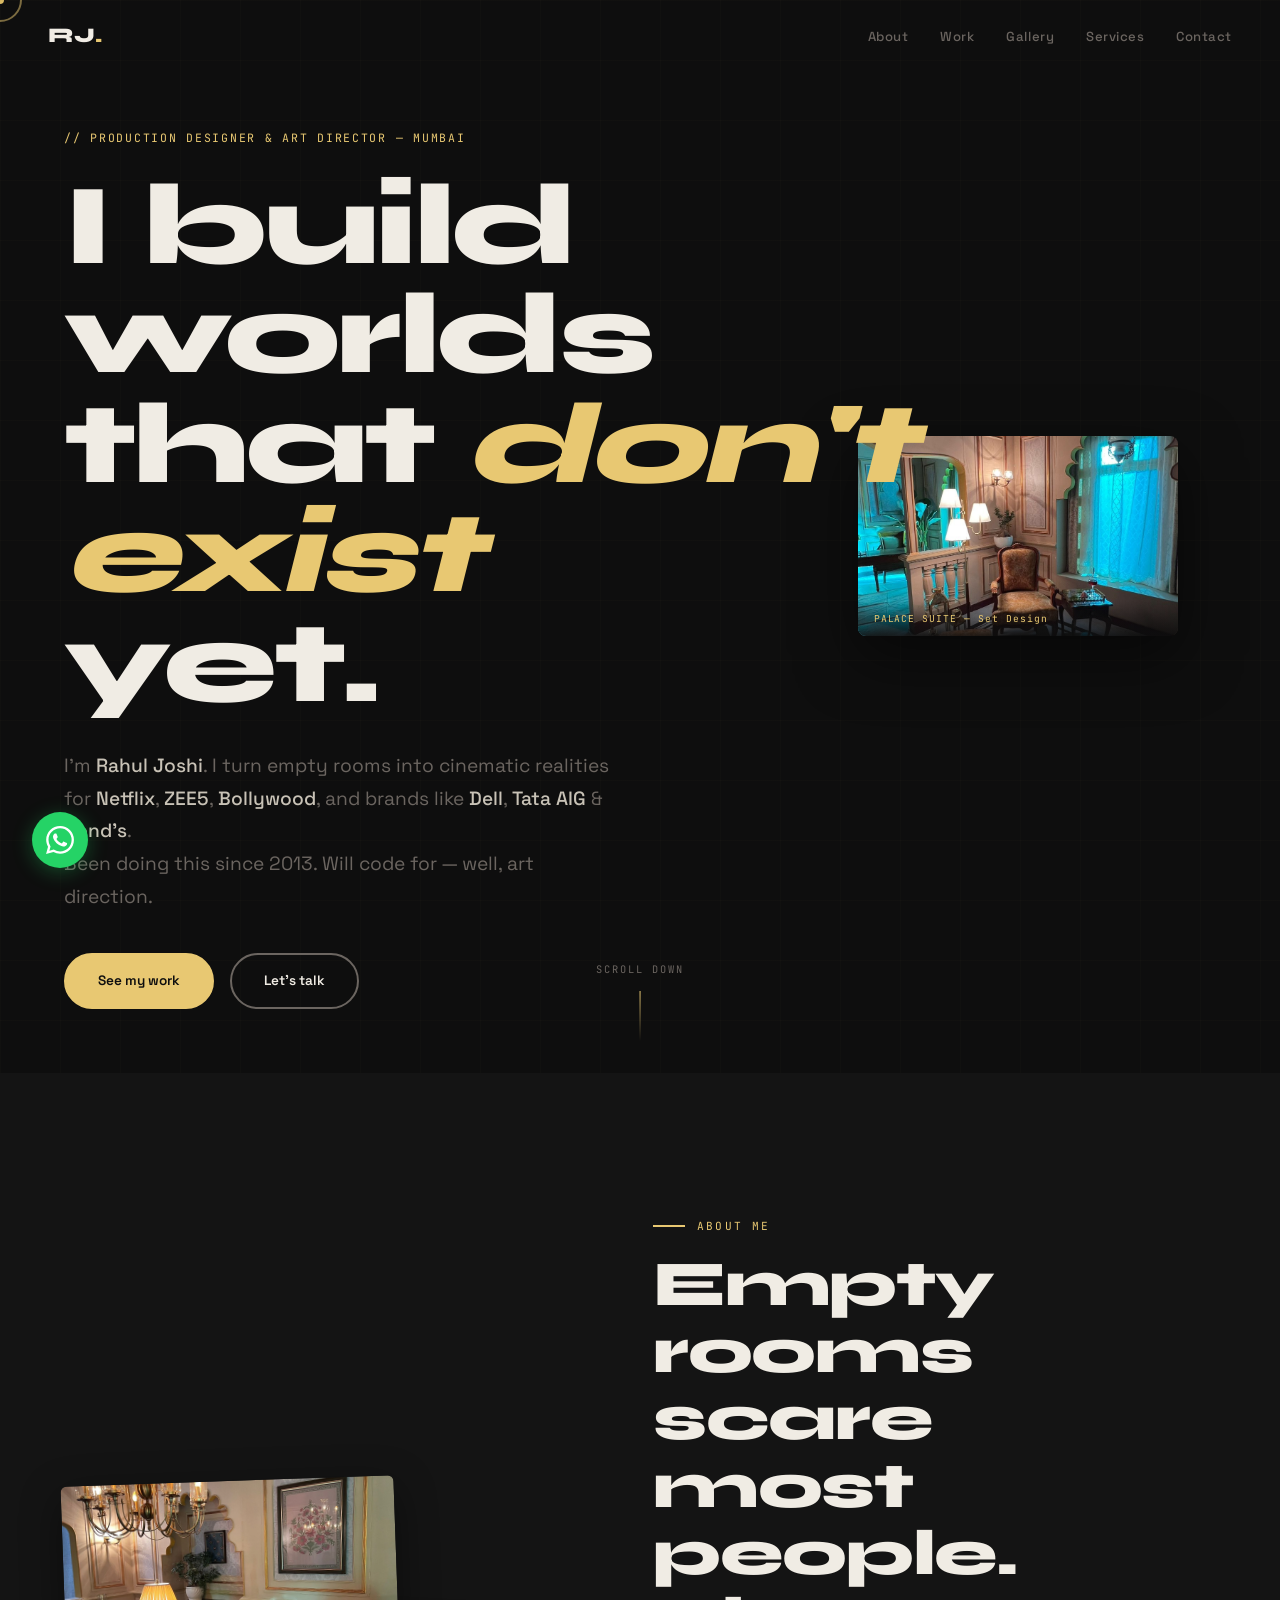
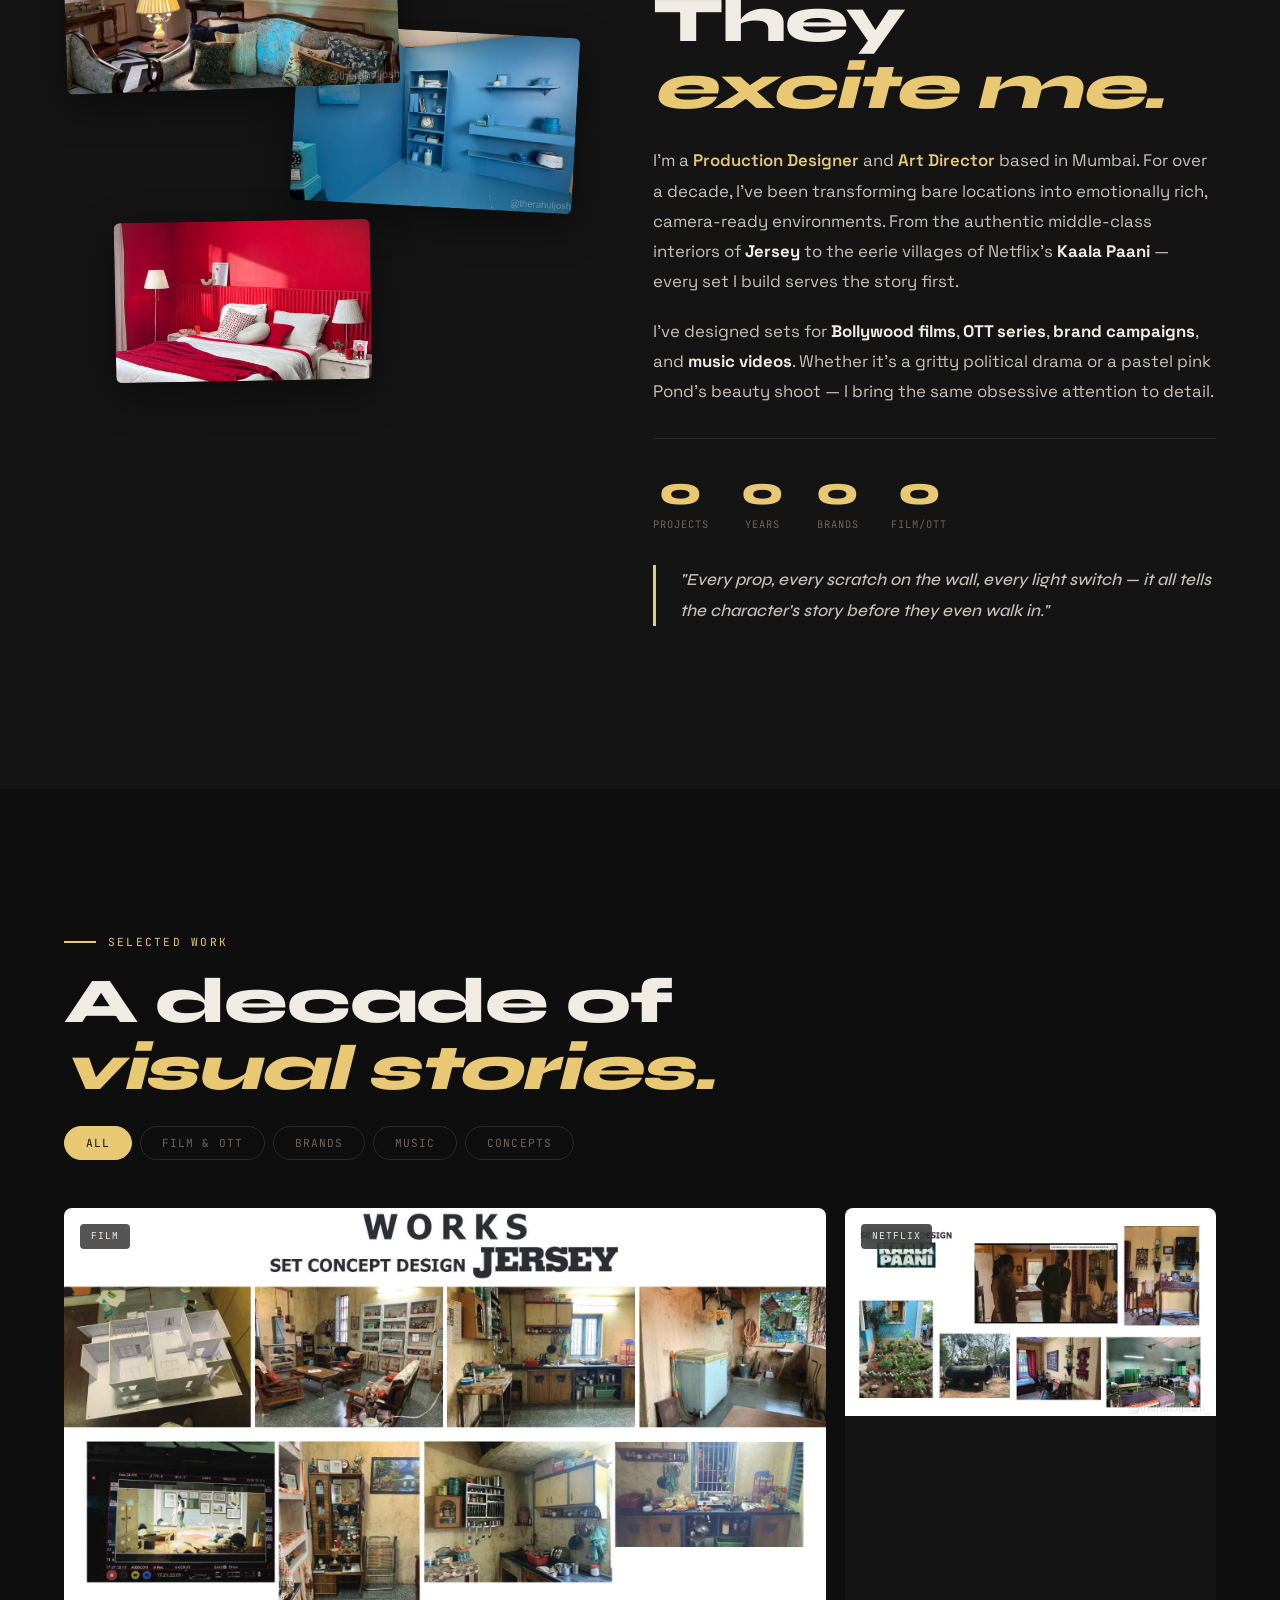
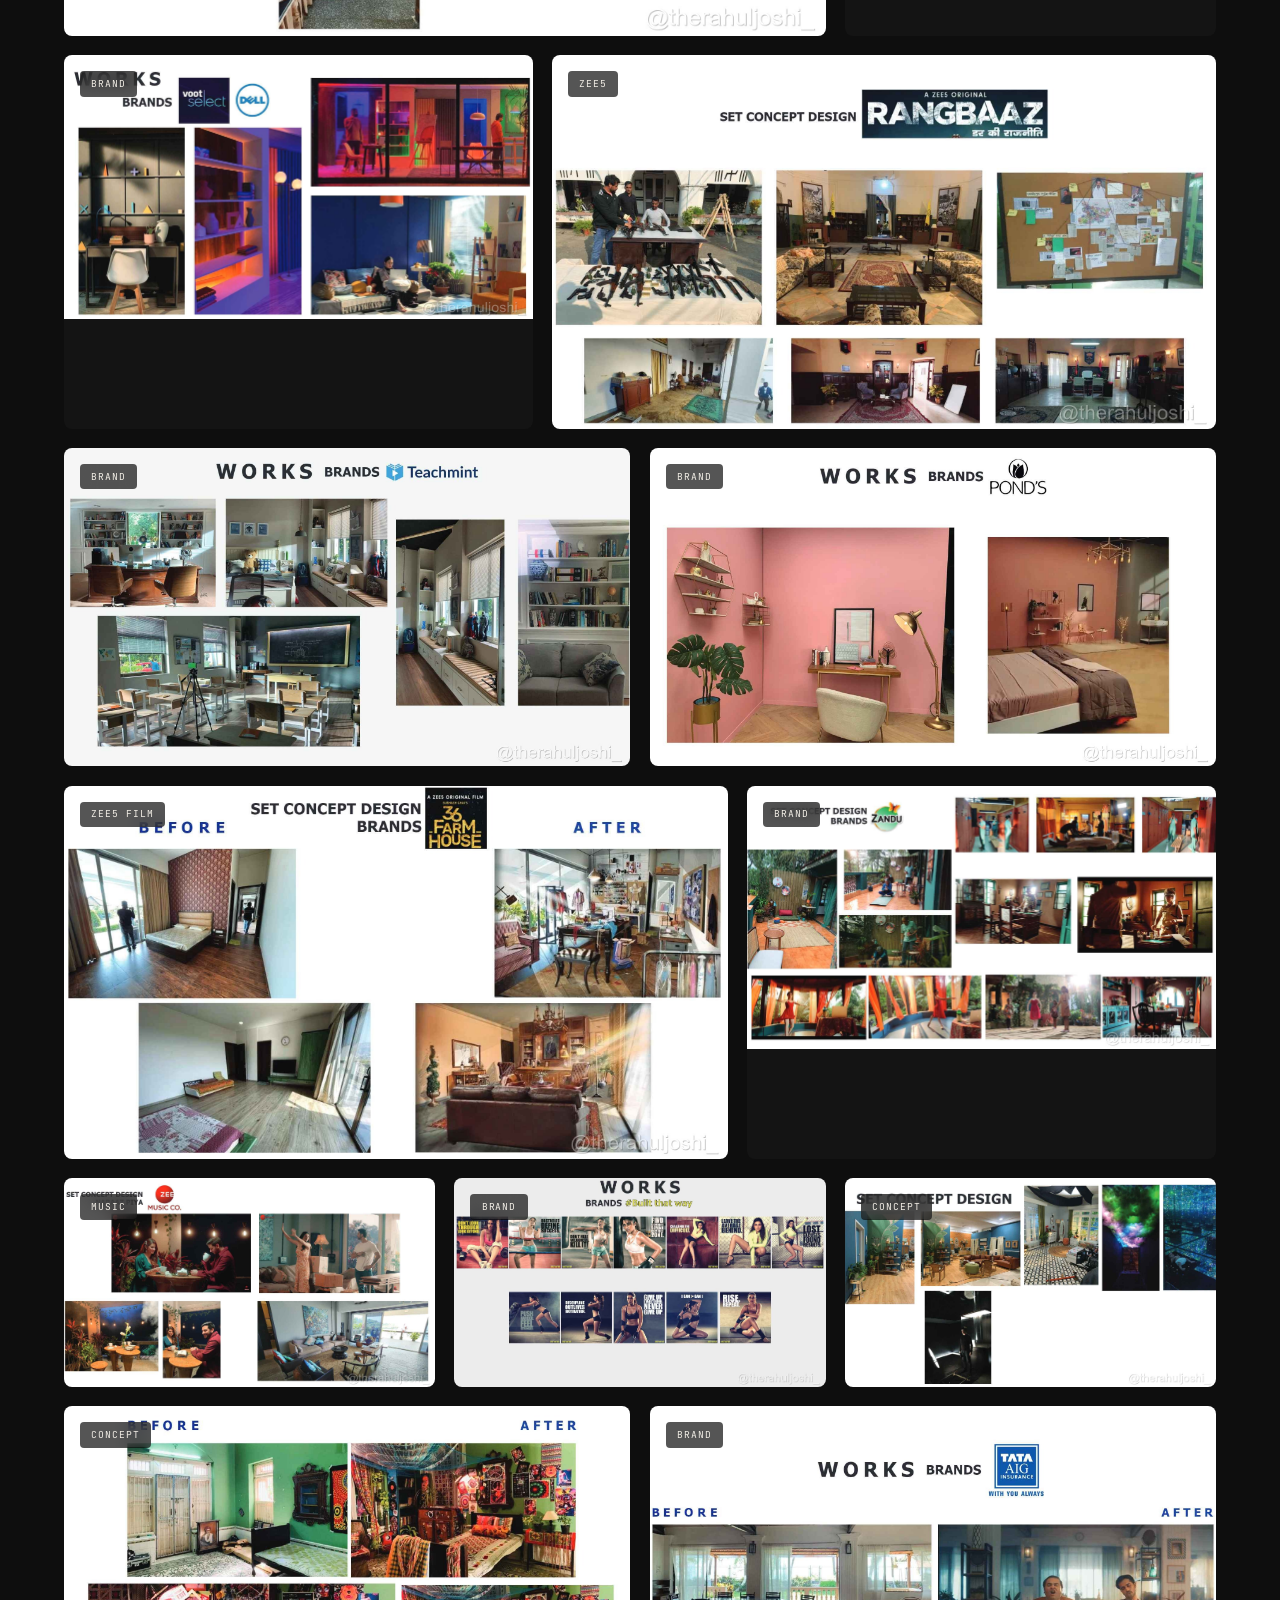
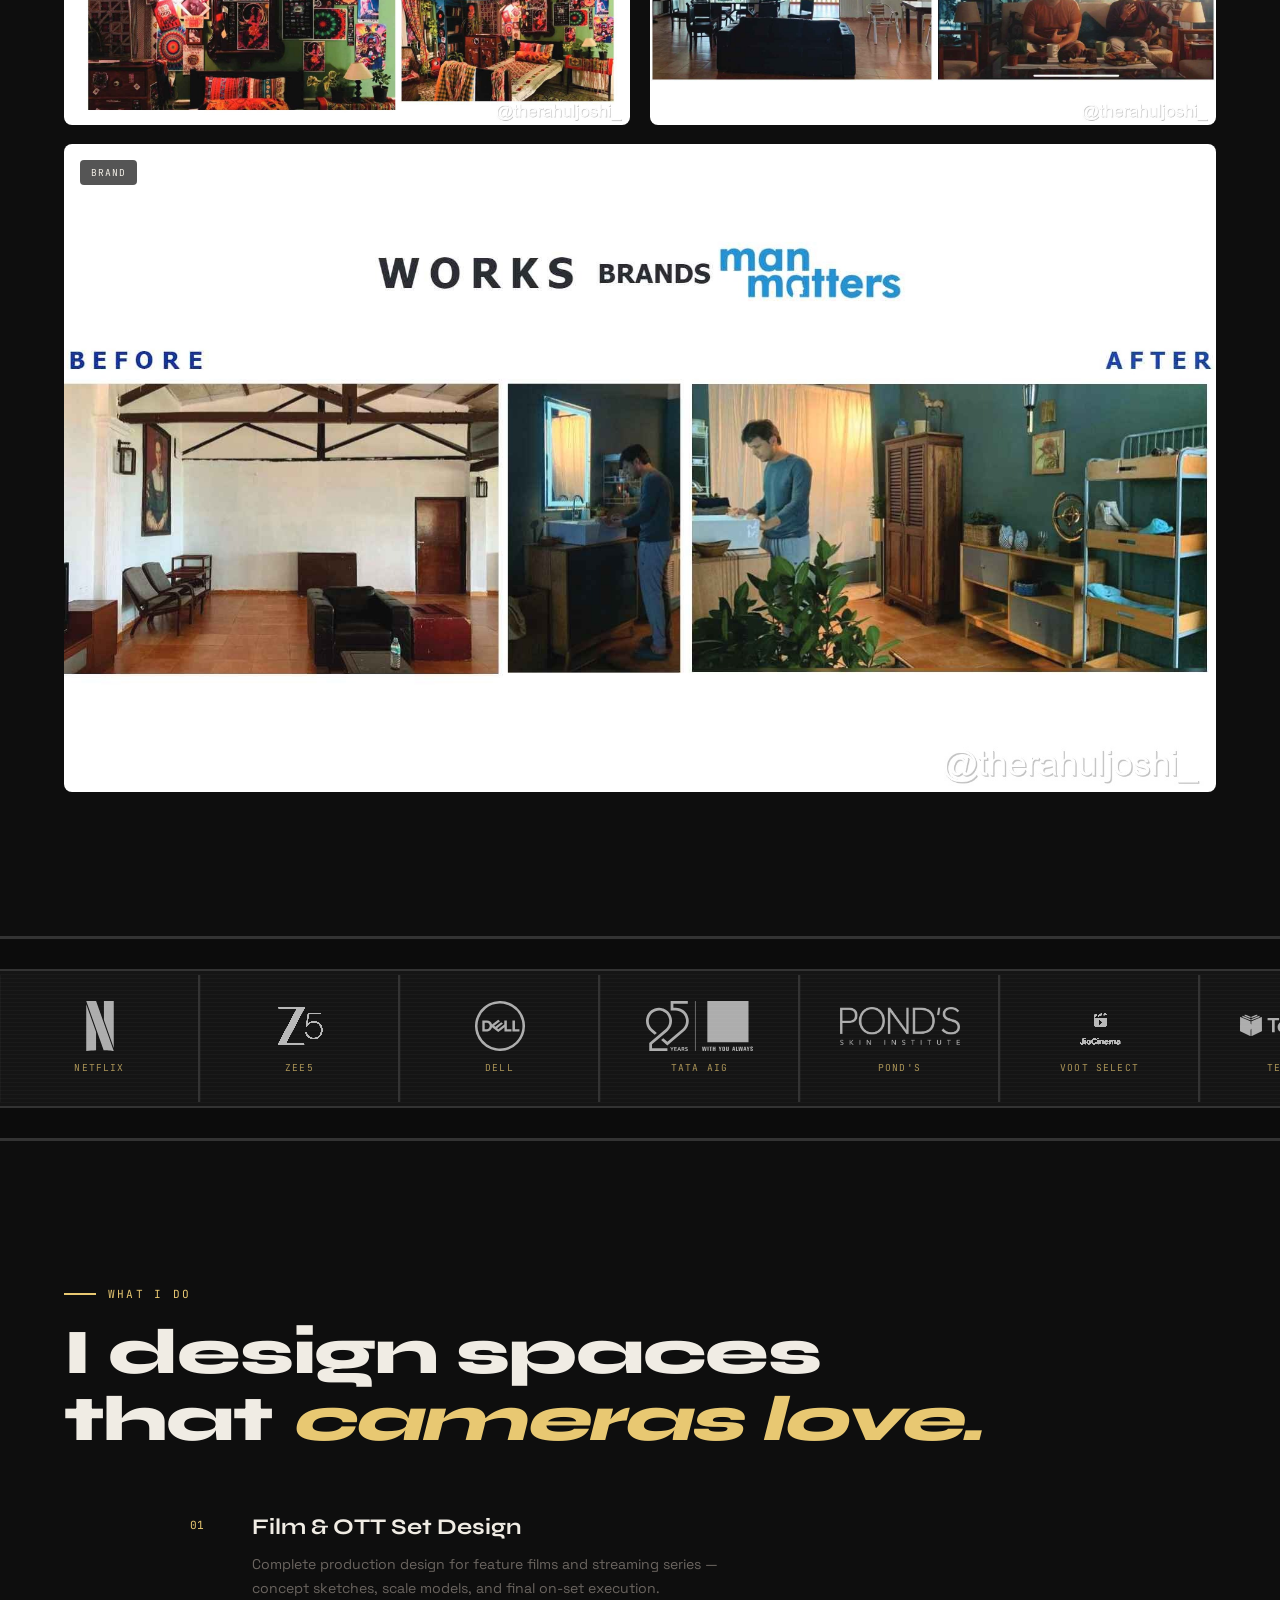
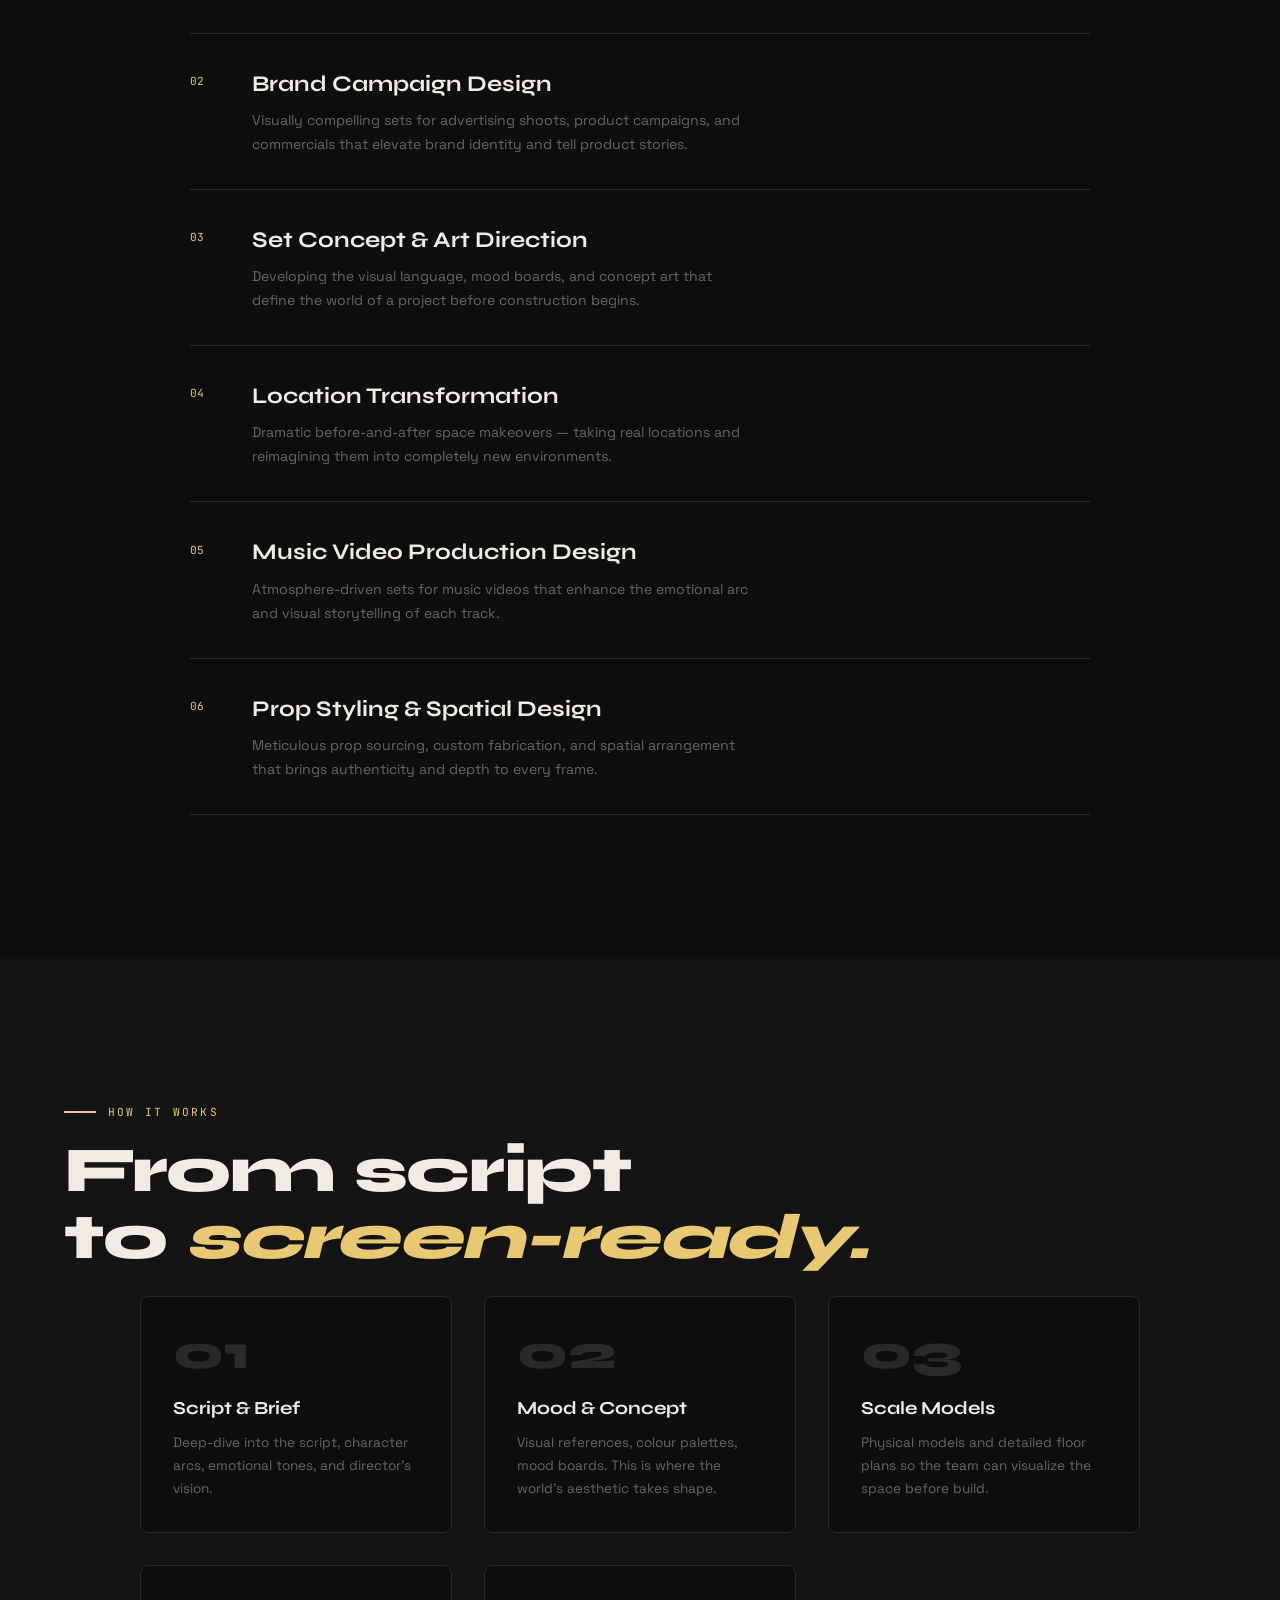
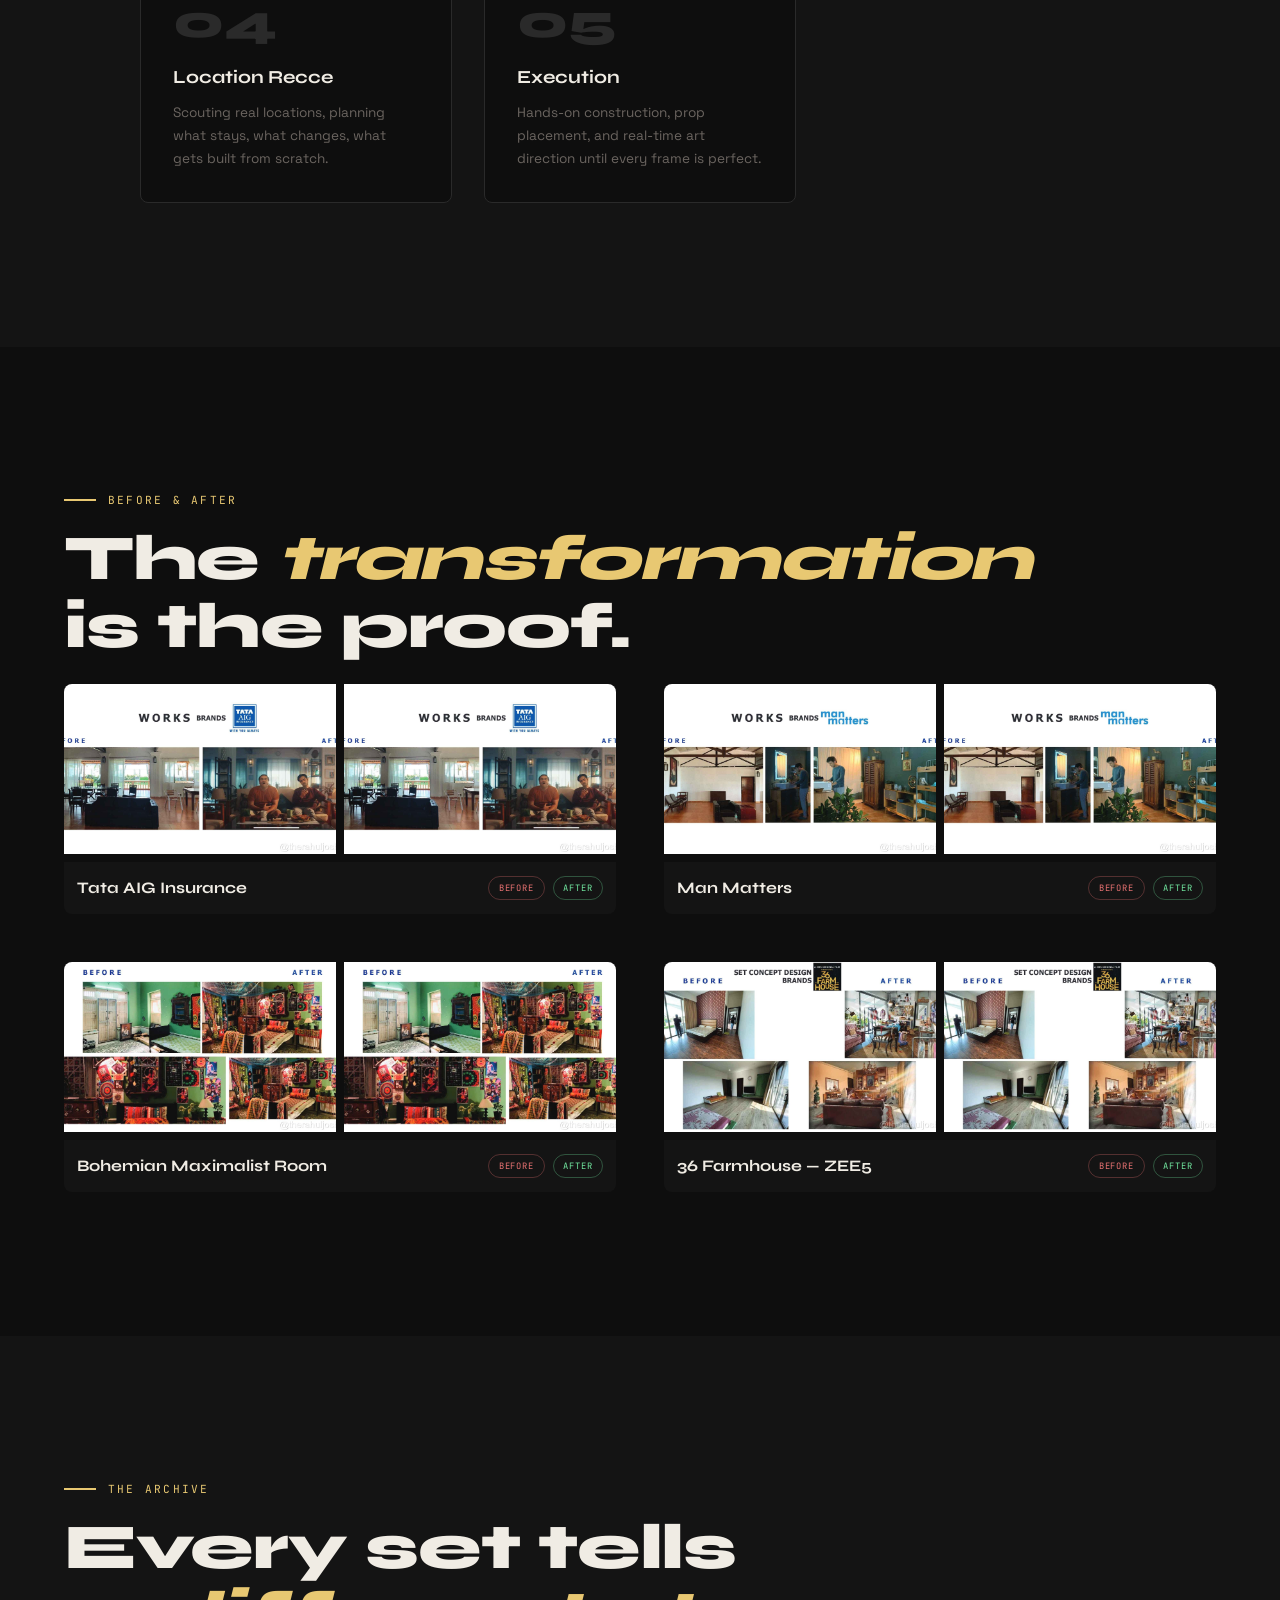
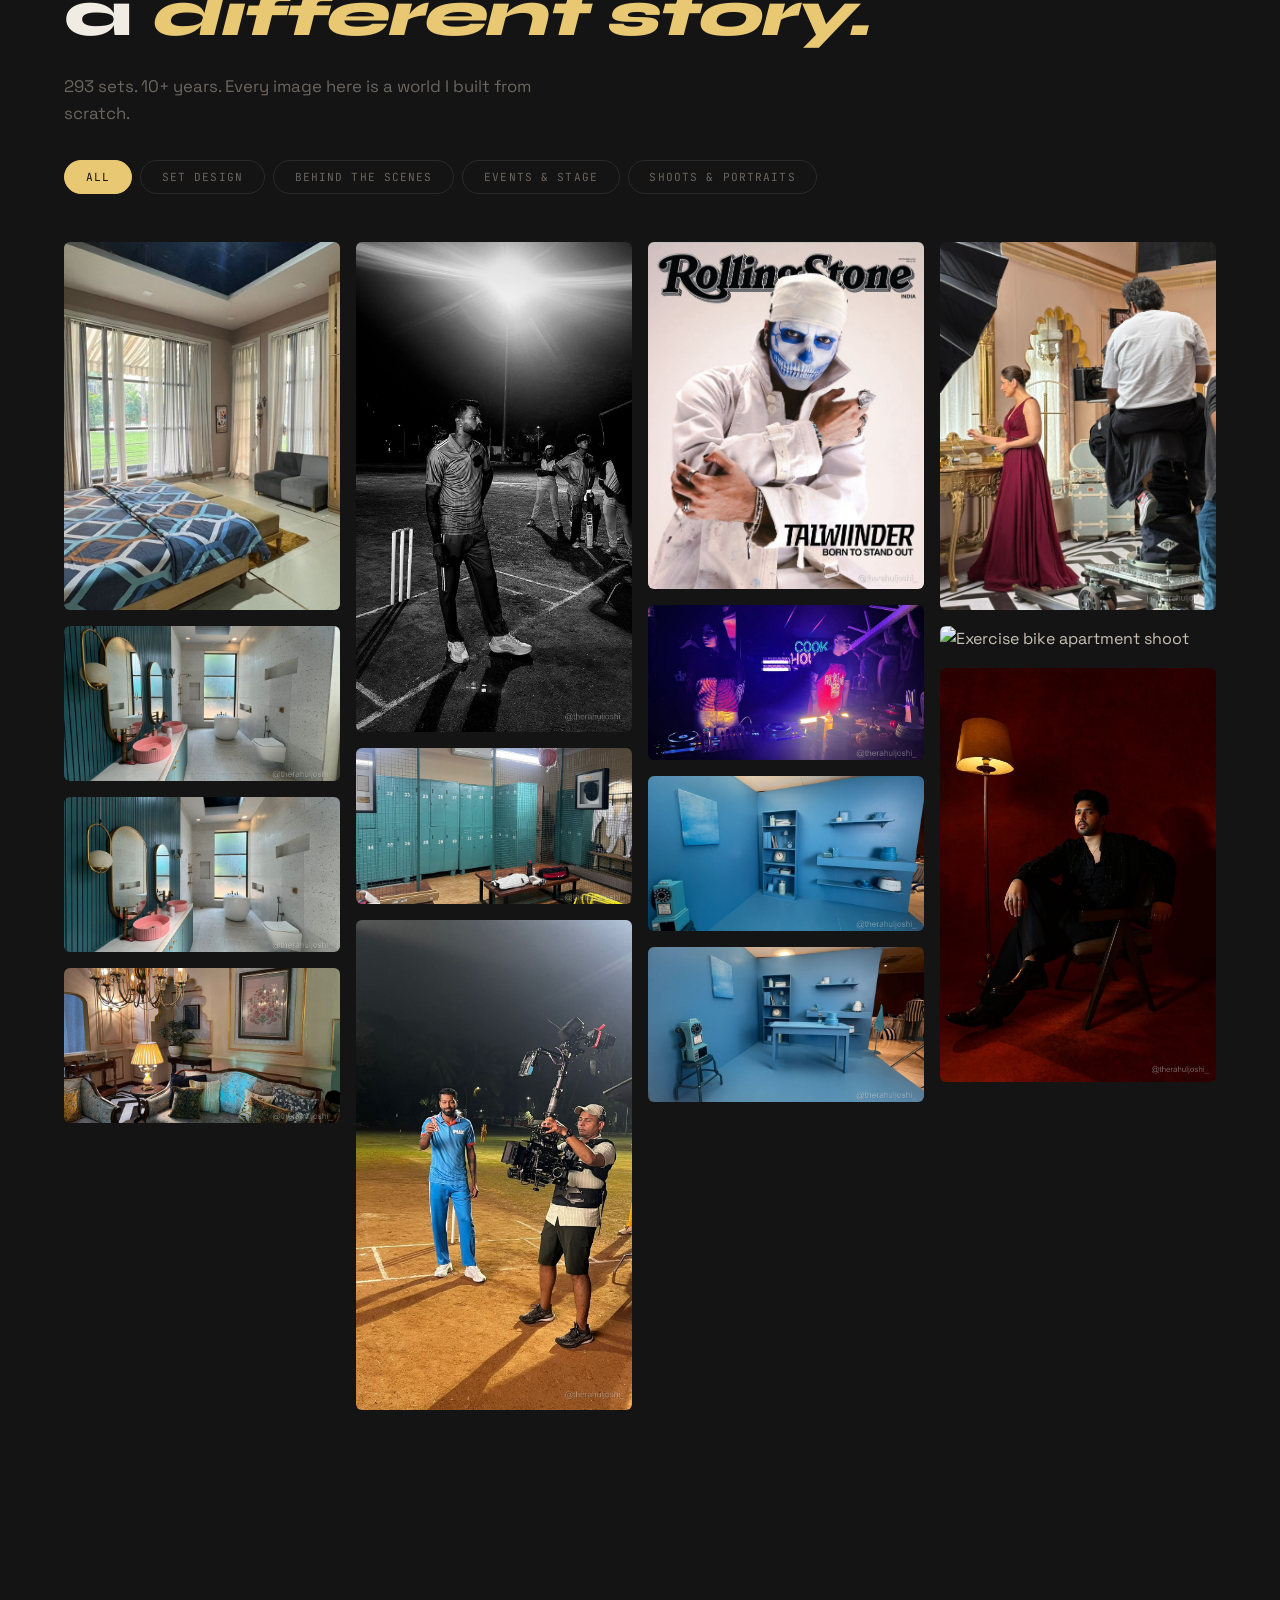
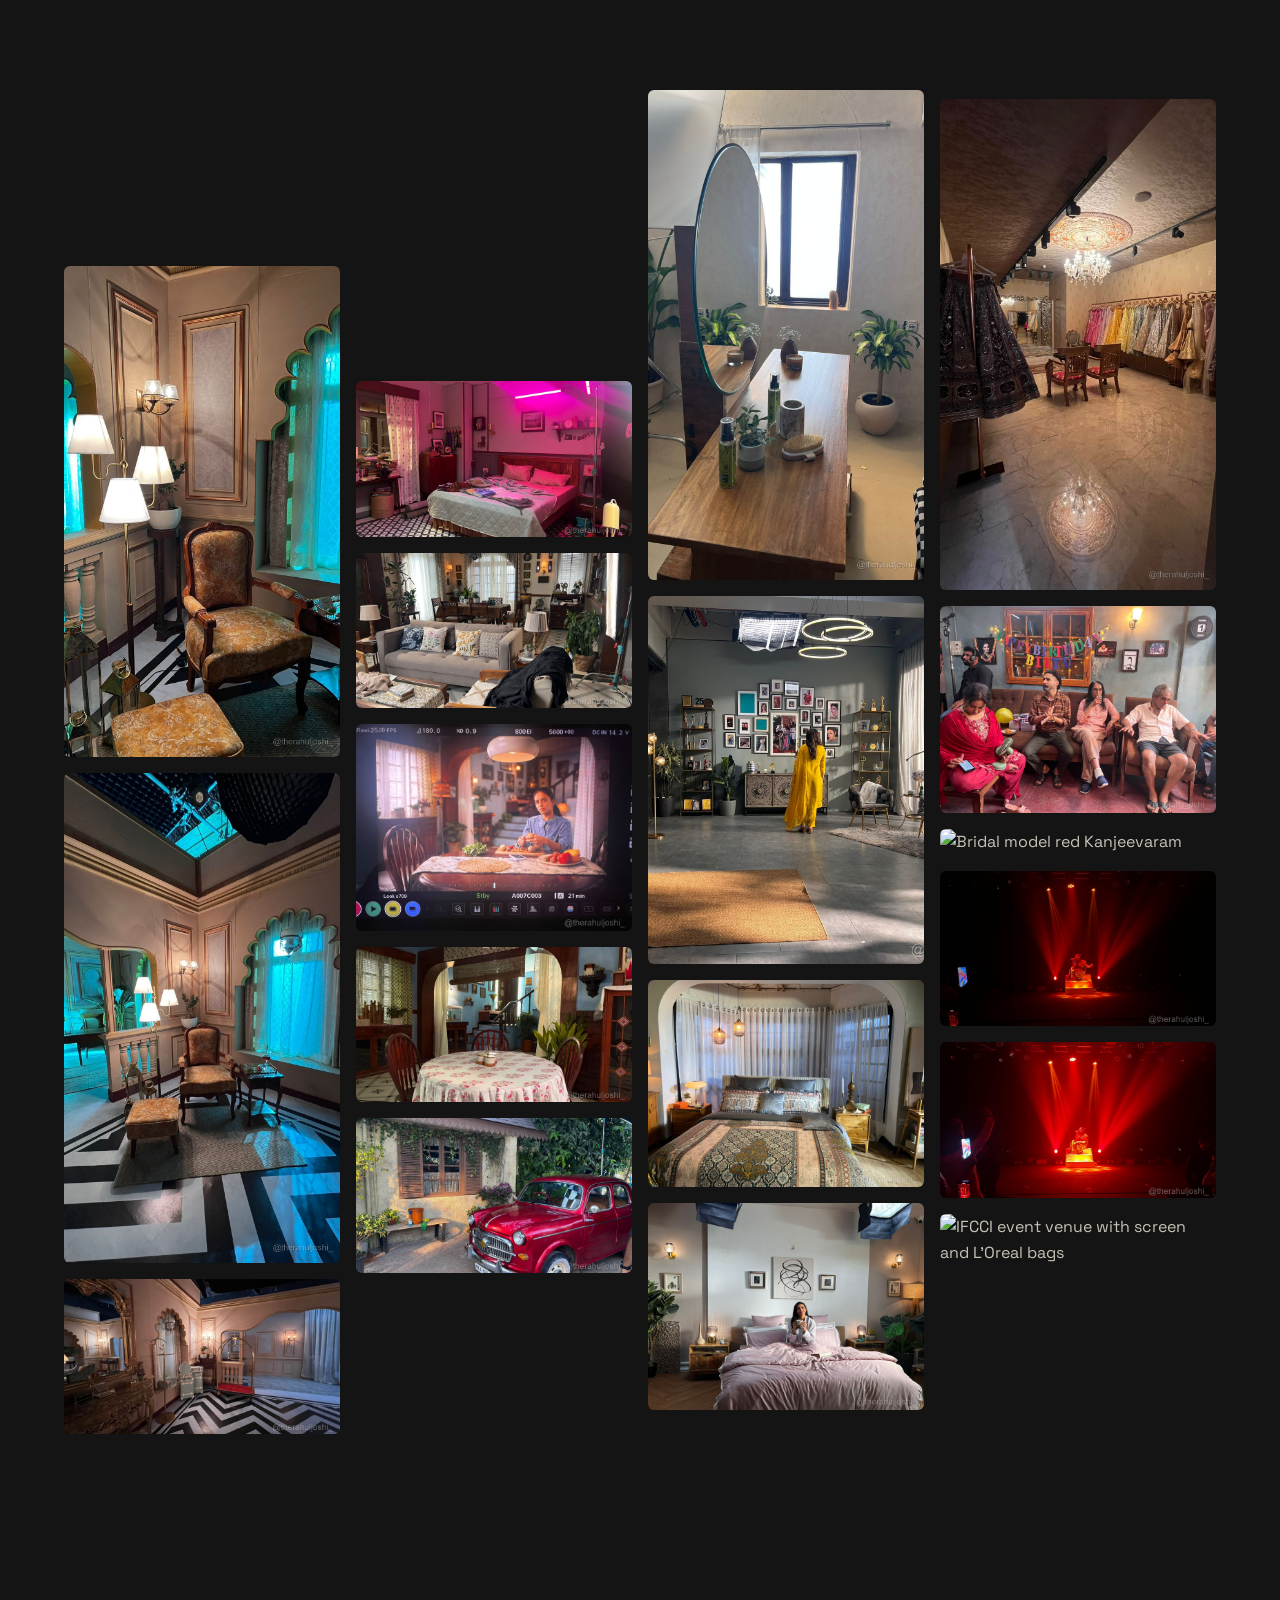
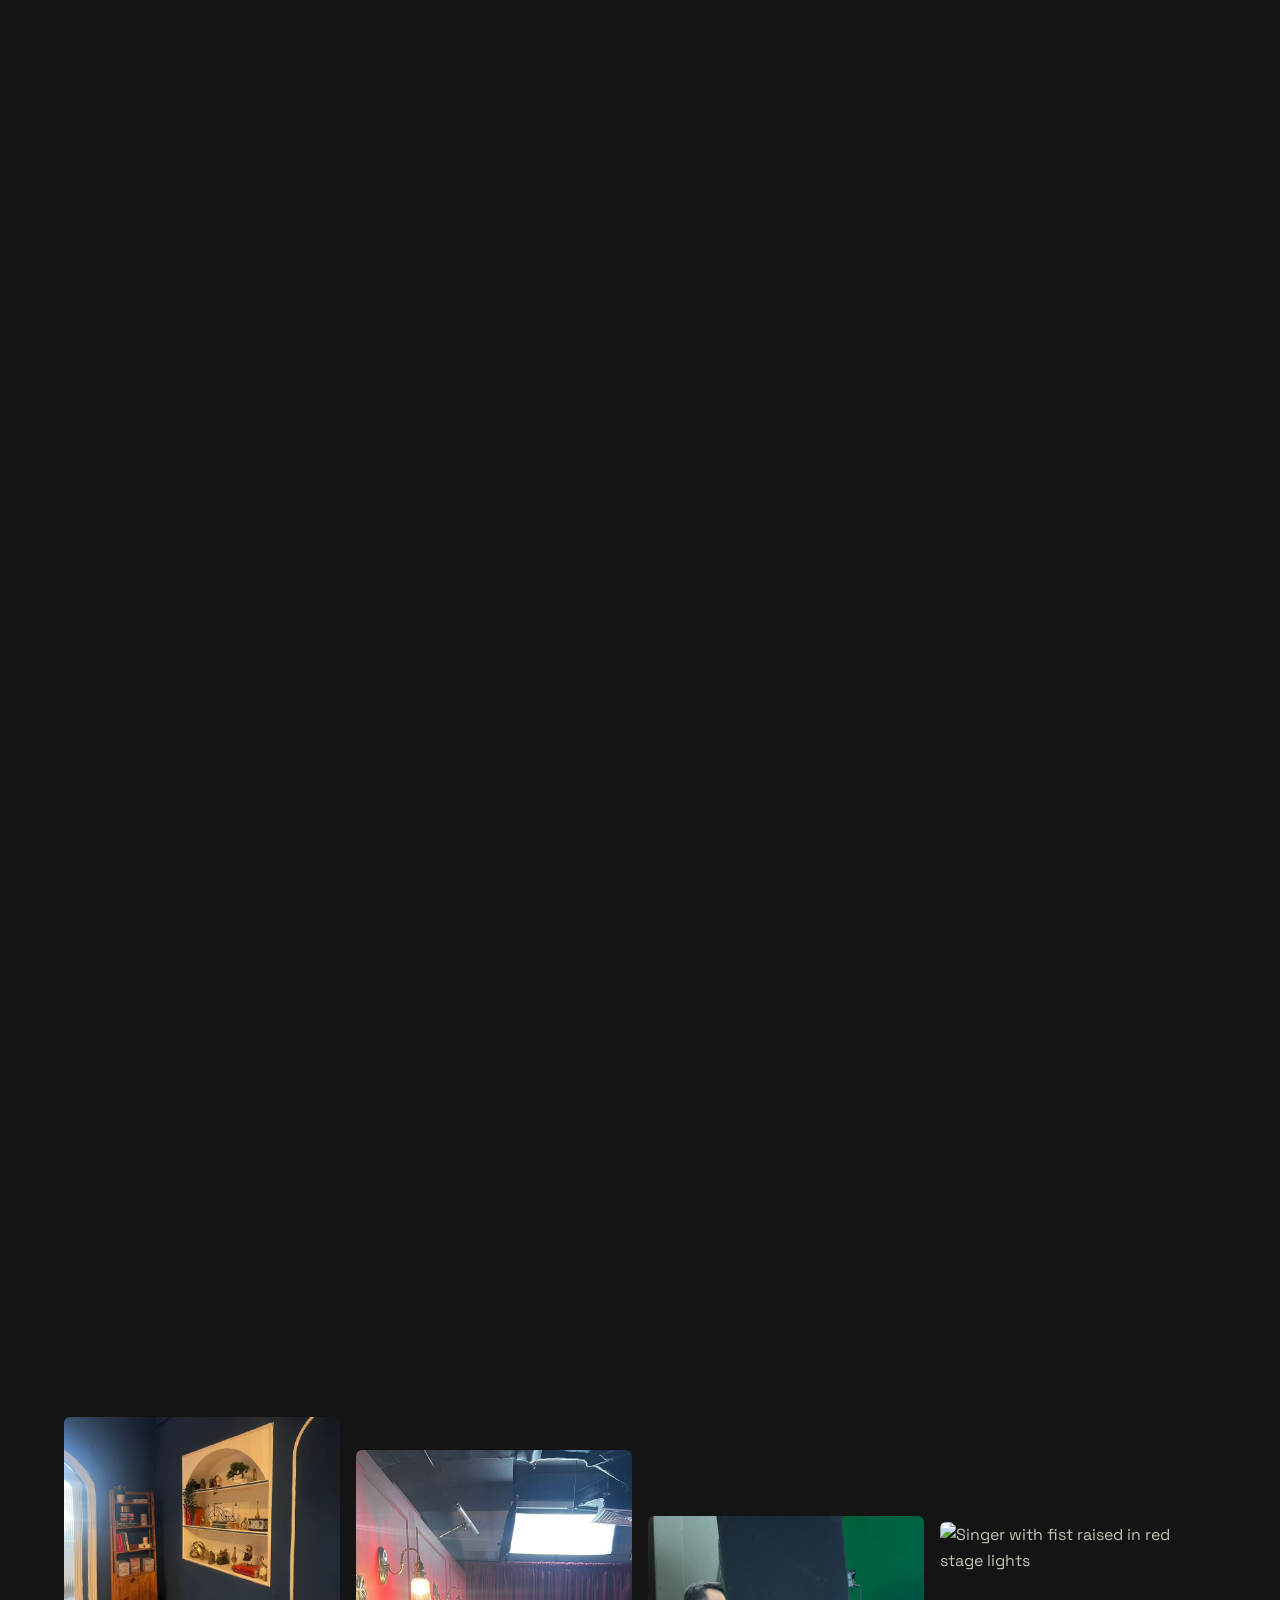
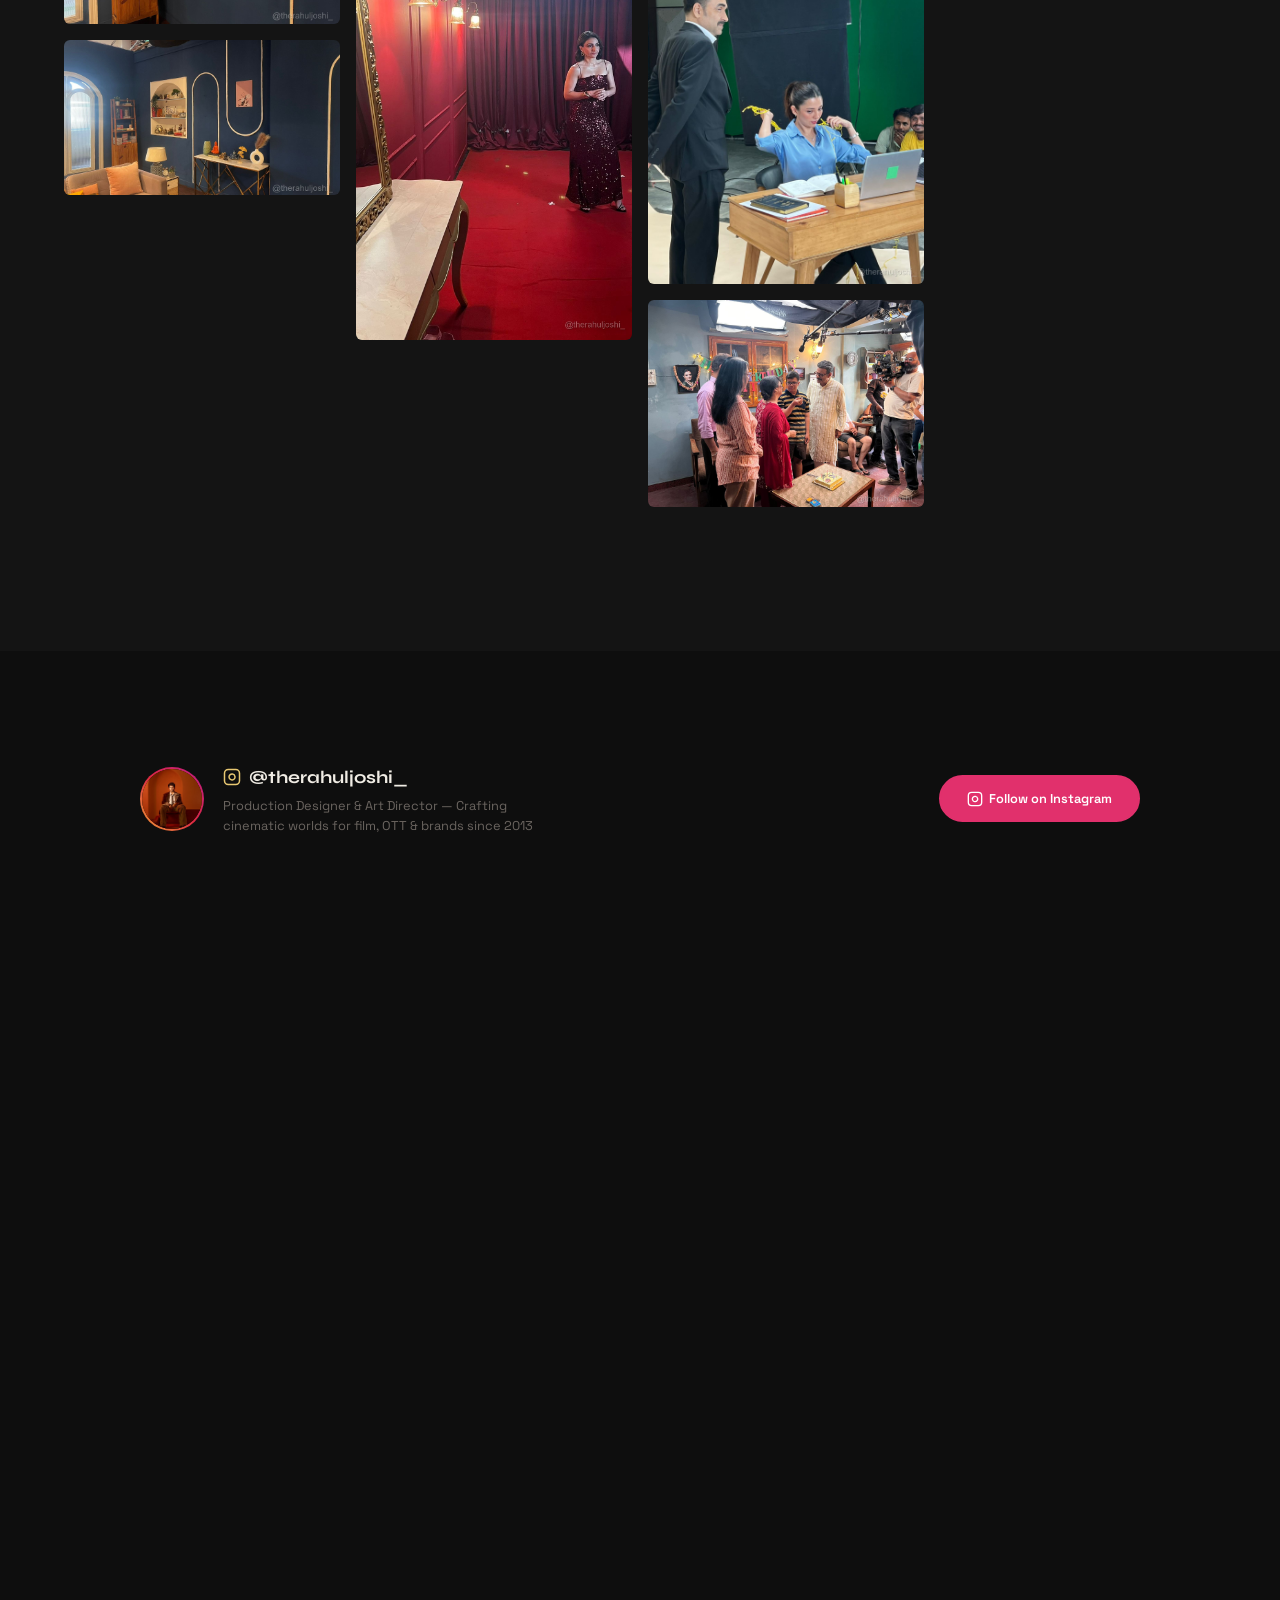
==== index.html @ 52d5007c "Add files via upload" ====
<!DOCTYPE html>
<html lang="en-IN">
<head>
  <meta charset="UTF-8">
  <meta name="viewport" content="width=device-width, initial-scale=1.0">

  <!-- Primary SEO -->
  <title>Rahul Joshi | Production Designer &amp; Art Director, Mumbai</title>
  <meta name="description" content="Rahul Joshi — Award-winning Production Designer &amp; Art Director in Mumbai. Set design for Netflix, ZEE5, Bollywood films, brand campaigns &amp; events. 10+ years, 50+ projects. Hire now.">
  <meta name="keywords" content="production designer Mumbai, art director India, set designer Bollywood, film set design, OTT set design Netflix, brand campaign set design, event stage design, Rahul Joshi production designer, RJ Arts and Events, production design portfolio">
  <meta name="author" content="Rahul Joshi">
  <meta name="robots" content="index, follow, max-image-preview:large, max-snippet:-1, max-video-preview:-1">
  <meta name="theme-color" content="#0e0e0e">
  <meta name="google-site-verification" content="YOUR_VERIFICATION_CODE_HERE">
  <link rel="canonical" href="https://rjartsandevents.in/">
  <link rel="alternate" hreflang="en-IN" href="https://rjartsandevents.in/">

  <!-- Open Graph (Facebook, LinkedIn, WhatsApp) -->
  <meta property="og:type" content="website">
  <meta property="og:site_name" content="RJ Arts &amp; Events">
  <meta property="og:title" content="Rahul Joshi | Production Designer &amp; Art Director, Mumbai">
  <meta property="og:description" content="Crafting cinematic worlds for Netflix, ZEE5, Bollywood &amp; top brands since 2013. View portfolio &amp; hire Rahul Joshi for your next project.">
  <meta property="og:url" content="https://rjartsandevents.in/">
  <meta property="og:image" content="https://rjartsandevents.in/images/img_098.jpeg">
  <meta property="og:image:width" content="1280">
  <meta property="og:image:height" content="720">
  <meta property="og:image:alt" content="Opulent palace-style living room set designed by Rahul Joshi">
  <meta property="og:locale" content="en_IN">

  <!-- Twitter Card -->
  <meta name="twitter:card" content="summary_large_image">
  <meta name="twitter:title" content="Rahul Joshi | Production Designer &amp; Art Director">
  <meta name="twitter:description" content="Set design for Netflix, ZEE5, Bollywood &amp; brands. 10+ years, 50+ projects. Mumbai, India.">
  <meta name="twitter:image" content="https://rjartsandevents.in/images/img_098.jpeg">
  <meta name="twitter:image:alt" content="Production design portfolio by Rahul Joshi">

  <!-- Favicon -->
  <link rel="icon" type="image/svg+xml" href="favicon.svg">
  <link rel="icon" type="image/png" sizes="32x32" href="favicon.svg">
  <link rel="apple-touch-icon" href="images/img_098.jpeg">

  <!-- Preconnect for performance -->
  <link rel="preconnect" href="https://fonts.googleapis.com">
  <link rel="preconnect" href="https://fonts.gstatic.com" crossorigin>
  <link rel="dns-prefetch" href="https://fonts.googleapis.com">

  <!-- Structured Data (JSON-LD) -->
  <script type="application/ld+json">
  {
    "@context": "https://schema.org",
    "@graph": [
      {
        "@type": "WebSite",
        "name": "RJ Arts & Events",
        "url": "https://rjartsandevents.in/",
        "description": "Portfolio of Rahul Joshi — Production Designer & Art Director based in Mumbai, India."
      },
      {
        "@type": "Person",
        "@id": "https://rjartsandevents.in/#rahul-joshi",
        "name": "Rahul Joshi",
        "jobTitle": "Production Designer & Art Director",
        "url": "https://rjartsandevents.in/",
        "image": "https://rjartsandevents.in/images/img_040.jpeg",
        "description": "Production Designer & Art Director with 10+ years of experience crafting cinematic sets for Netflix, ZEE5, Bollywood films, brand campaigns, and events.",
        "email": "rahuljoshi987@gmail.com",
        "telephone": "+919920713327",
        "sameAs": [
          "https://www.instagram.com/therahuljoshi_"
        ],
        "address": {
          "@type": "PostalAddress",
          "addressLocality": "Mumbai",
          "addressRegion": "Maharashtra",
          "postalCode": "400066",
          "addressCountry": "IN"
        },
        "knowsAbout": ["Production Design", "Art Direction", "Set Design", "Film Production", "Brand Campaign Design", "Event Stage Design"]
      },
      {
        "@type": "LocalBusiness",
        "name": "RJ Arts & Events",
        "description": "Professional production design and art direction services for films, OTT series, brand campaigns, music videos, and events.",
        "url": "https://rjartsandevents.in/",
        "telephone": "+919920713327",
        "email": "rahuljoshi987@gmail.com",
        "image": "https://rjartsandevents.in/images/img_098.jpeg",
        "address": {
          "@type": "PostalAddress",
          "streetAddress": "Borivali East",
          "addressLocality": "Mumbai",
          "addressRegion": "Maharashtra",
          "postalCode": "400066",
          "addressCountry": "IN"
        },
        "geo": {
          "@type": "GeoCoordinates",
          "latitude": "19.2307",
          "longitude": "72.8567"
        },
        "areaServed": {
          "@type": "Country",
          "name": "India"
        },
        "priceRange": "$$",
        "openingHours": "Mo-Sa 09:00-20:00",
        "founder": {
          "@id": "https://rjartsandevents.in/#rahul-joshi"
        }
      }
    ]
  }
  </script>

  <link rel="stylesheet" href="style.css">
</head>
<body>

  <noscript>
    <style>#preloader{display:none!important}.reveal{opacity:1!important;transform:none!important}.hero-label,.hero-bio,.hero-ctas,.hero-scroll,.hero-float-img,.hero-title .line-inner{opacity:1!important;transform:none!important;animation:none!important}</style>
  </noscript>

  <!-- Cursor -->
  <div class="cursor-dot"></div>
  <div class="cursor-ring"></div>

  <!-- Preloader -->
  <div id="preloader">
    <div class="loader-name">
      <span>R</span><span>A</span><span>H</span><span>U</span><span>L</span>
    </div>
    <div class="loader-name loader-name-last">
      <span>J</span><span>O</span><span>S</span><span>H</span><span>I</span>
    </div>
    <div class="loader-bar"><div class="loader-bar-fill"></div></div>
    <div class="loader-tagline">production design &amp; art direction</div>
  </div>

  <!-- Nav -->
  <nav class="nav" id="nav" role="banner">
    <a href="#hero" class="nav-logo" aria-label="RJ Arts &amp; Events — Home">RJ<span class="dot">.</span></a>
    <ul class="nav-links" id="navLinks">
      <li><a href="#about">About</a></li>
      <li><a href="#work">Work</a></li>
      <li><a href="#gallery">Gallery</a></li>
      <li><a href="#services">Services</a></li>
      <li><a href="#contact">Contact</a></li>
    </ul>
    <button class="nav-toggle" id="navToggle" aria-label="Menu">
      <span></span><span></span><span></span>
    </button>
  </nav>

  <main>

  <!-- ========== HERO ========== -->
  <section class="hero" id="hero">
    <div class="hero-grid"></div>

    <div class="hero-content">
      <div class="hero-label">// production designer &amp; art director &mdash; mumbai</div>

      <h1 class="hero-title">
        <span class="line"><span class="line-inner">I build worlds</span></span>
        <span class="line"><span class="line-inner">that <span class="highlight">don't exist</span></span></span>
        <span class="line"><span class="line-inner">yet.</span></span>
      </h1>

      <p class="hero-bio">
        I'm <strong>Rahul Joshi</strong>. I turn empty rooms into cinematic realities for
        <strong>Netflix</strong>, <strong>ZEE5</strong>, <strong>Bollywood</strong>, and brands like
        <strong>Dell</strong>, <strong>Tata AIG</strong> &amp; <strong>Pond's</strong>.
        <br>Been doing this since 2013. Will code for &mdash; well, art direction.
      </p>

      <div class="hero-ctas">
        <a href="#work" class="btn btn-accent">See my work</a>
        <a href="#contact" class="btn">Let's talk</a>
      </div>
    </div>

    <div class="hero-float-img">
      <img src="images/img_100.jpeg" alt="Palace set design with chevron floor" loading="eager">
    </div>

    <div class="hero-scroll">
      <span>scroll down</span>
      <div class="arrow"></div>
    </div>
  </section>

  <!-- ========== ABOUT ========== -->
  <section id="about">
    <div class="about-wrap">
      <div class="about-img-stack reveal">
        <div class="about-img about-img-1">
          <img src="images/img_098.jpeg" alt="Opulent palace-style living room set">
        </div>
        <div class="about-img about-img-2">
          <img src="images/img_235.jpeg" alt="Monochromatic blue conceptual room">
        </div>
        <div class="about-img about-img-3">
          <img src="images/img_272.jpeg" alt="Bold red bedroom set design">
        </div>
      </div>

      <div class="about-text">
        <div class="section-tag reveal">About me</div>
        <h2 class="section-heading reveal reveal-d1">
          Empty rooms scare<br>most people. They<br><em>excite me.</em>
        </h2>
        <p class="reveal reveal-d2">
          I'm a <em>Production Designer</em> and <em>Art Director</em> based in Mumbai. For over a decade, I've been transforming bare locations into emotionally rich, camera-ready environments. From the authentic middle-class interiors of <strong>Jersey</strong> to the eerie villages of Netflix's <strong>Kaala Paani</strong> &mdash; every set I build serves the story first.
        </p>
        <p class="reveal reveal-d3">
          I've designed sets for <strong>Bollywood films</strong>, <strong>OTT series</strong>, <strong>brand campaigns</strong>, and <strong>music videos</strong>. Whether it's a gritty political drama or a pastel pink Pond's beauty shoot &mdash; I bring the same obsessive attention to detail.
        </p>

        <div class="about-stats reveal reveal-d4">
          <div class="stat">
            <div class="stat-num" data-count="50">0</div>
            <div class="stat-label">Projects</div>
          </div>
          <div class="stat">
            <div class="stat-num" data-count="10">0</div>
            <div class="stat-label">Years</div>
          </div>
          <div class="stat">
            <div class="stat-num" data-count="15">0</div>
            <div class="stat-label">Brands</div>
          </div>
          <div class="stat">
            <div class="stat-num" data-count="8">0</div>
            <div class="stat-label">Film/OTT</div>
          </div>
        </div>

        <p class="about-quote reveal">
          "Every prop, every scratch on the wall, every light switch &mdash; it all tells the character's story before they even walk in."
        </p>
      </div>
    </div>
  </section>

  <!-- ========== WORK ========== -->
  <section id="work" data-cursor-zone="work">
    <div class="section-tag reveal">Selected work</div>
    <h2 class="section-heading reveal reveal-d1">A decade of<br><em>visual stories.</em></h2>

    <div class="work-filters reveal reveal-d2">
      <button class="work-filter active" data-filter="all">All</button>
      <button class="work-filter" data-filter="film">Film &amp; OTT</button>
      <button class="work-filter" data-filter="brand">Brands</button>
      <button class="work-filter" data-filter="music">Music</button>
      <button class="work-filter" data-filter="concept">Concepts</button>
    </div>

    <div class="work-grid">
      <!-- Jersey -->
      <div class="work-card span-8 reveal" data-category="film">
        <span class="work-card-label">Film</span>
        <img class="work-card-img" src="assets/page3_img1.jpeg" alt="Jersey set concept design" loading="lazy">
        <div class="work-card-info">
          <div class="work-card-tag">Bollywood &mdash; Set Concept Design</div>
          <div class="work-card-title">Jersey</div>
          <div class="work-card-desc">Complete house set with scale models &mdash; living room, kitchen, exteriors. Authentic middle-class home.</div>
        </div>
      </div>

      <!-- Kaala Paani -->
      <div class="work-card span-4 reveal reveal-d1" data-category="film">
        <span class="work-card-label">Netflix</span>
        <img class="work-card-img" src="assets/page15_img1.jpeg" alt="Kaala Paani Netflix set design" loading="lazy">
        <div class="work-card-info">
          <div class="work-card-tag">Netflix Original</div>
          <div class="work-card-title">Kaala Paani</div>
          <div class="work-card-desc">Village interiors, hospital ward, period-authentic locations.</div>
        </div>
      </div>

      <!-- Voot/Dell -->
      <div class="work-card span-5 reveal" data-category="brand">
        <span class="work-card-label">Brand</span>
        <img class="work-card-img" src="assets/page4_img1.jpeg" alt="Voot Select Dell campaign set" loading="lazy">
        <div class="work-card-info">
          <div class="work-card-tag">Brand Campaign</div>
          <div class="work-card-title">Voot Select &amp; Dell</div>
          <div class="work-card-desc">Moody lifestyle interiors with dramatic lighting &mdash; workspace &amp; living room.</div>
        </div>
      </div>

      <!-- Rangbaaz -->
      <div class="work-card span-7 reveal reveal-d1" data-category="film">
        <span class="work-card-label">ZEE5</span>
        <img class="work-card-img" src="assets/page14_img1.jpeg" alt="Rangbaaz ZEE5 set design" loading="lazy">
        <div class="work-card-info">
          <div class="work-card-tag">ZEE5 Original Series</div>
          <div class="work-card-title">Rangbaaz: Dar Ki Rajneeti</div>
          <div class="work-card-desc">Political-era sets, investigation boards, period interiors.</div>
        </div>
      </div>

      <!-- Teachmint -->
      <div class="work-card span-6 reveal" data-category="brand">
        <span class="work-card-label">Brand</span>
        <img class="work-card-img" src="assets/page5_img1.jpeg" alt="Teachmint brand set design" loading="lazy">
        <div class="work-card-info">
          <div class="work-card-tag">Brand Campaign</div>
          <div class="work-card-title">Teachmint</div>
          <div class="work-card-desc">Educational environments &mdash; home office, kid's bedroom, classroom.</div>
        </div>
      </div>

      <!-- Pond's -->
      <div class="work-card span-6 reveal reveal-d1" data-category="brand">
        <span class="work-card-label">Brand</span>
        <img class="work-card-img" src="assets/page13_img1.jpeg" alt="Pond's beauty brand set design" loading="lazy">
        <div class="work-card-info">
          <div class="work-card-tag">Brand Campaign</div>
          <div class="work-card-title">Pond's</div>
          <div class="work-card-desc">Elegant pink-toned bedroom and vanity sets for beauty campaign.</div>
        </div>
      </div>

      <!-- 36 Farmhouse -->
      <div class="work-card span-7 reveal" data-category="film">
        <span class="work-card-label">ZEE5 Film</span>
        <img class="work-card-img" src="assets/page10_img1.jpeg" alt="36 Farmhouse ZEE5 film set" loading="lazy">
        <div class="work-card-info">
          <div class="work-card-tag">ZEE5 Original Film &mdash; Subhash Ghai</div>
          <div class="work-card-title">36 Farmhouse</div>
          <div class="work-card-desc">Luxury farmhouse interiors with dramatic before &amp; after transformations.</div>
        </div>
      </div>

      <!-- Zandu -->
      <div class="work-card span-5 reveal reveal-d1" data-category="brand">
        <span class="work-card-label">Brand</span>
        <img class="work-card-img" src="assets/page11_img1.jpeg" alt="Zandu brand campaign set" loading="lazy">
        <div class="work-card-info">
          <div class="work-card-tag">Brand Campaign</div>
          <div class="work-card-title">Zandu</div>
          <div class="work-card-desc">Multi-set production &mdash; yoga terrace, hospital, period interiors.</div>
        </div>
      </div>

      <!-- Naraaz Piya -->
      <div class="work-card span-4 reveal" data-category="music">
        <span class="work-card-label">Music</span>
        <img class="work-card-img" src="assets/page12_img1.jpeg" alt="Naraaz Piya music video set" loading="lazy">
        <div class="work-card-info">
          <div class="work-card-tag">Music Video &mdash; Zee Music Co.</div>
          <div class="work-card-title">Naraaz Piya</div>
          <div class="work-card-desc">Romantic cafe with fairy lights &amp; luxury penthouse living room.</div>
        </div>
      </div>

      <!-- #BuiltThatWay -->
      <div class="work-card span-4 reveal reveal-d1" data-category="brand">
        <span class="work-card-label">Brand</span>
        <img class="work-card-img" src="assets/page2_img1.jpeg" alt="Built That Way fitness campaign" loading="lazy">
        <div class="work-card-info">
          <div class="work-card-tag">Brand Campaign</div>
          <div class="work-card-title">#BuiltThatWay</div>
          <div class="work-card-desc">High-energy fitness campaign &mdash; gym, boxing ring, 12 motivational visuals.</div>
        </div>
      </div>

      <!-- Creative Concepts -->
      <div class="work-card span-4 reveal reveal-d2" data-category="concept">
        <span class="work-card-label">Concept</span>
        <img class="work-card-img" src="assets/page9_img1.jpeg" alt="Creative concept set designs" loading="lazy">
        <div class="work-card-info">
          <div class="work-card-tag">Set Concept Design</div>
          <div class="work-card-title">Creative Concepts</div>
          <div class="work-card-desc">Infinity mirrors, cosmic nebula, botanical spaces, experimental art-driven sets.</div>
        </div>
      </div>

      <!-- Bohemian -->
      <div class="work-card span-6 reveal" data-category="concept">
        <span class="work-card-label">Concept</span>
        <img class="work-card-img" src="assets/page8_img1.jpeg" alt="Bohemian maximalist room transformation" loading="lazy">
        <div class="work-card-info">
          <div class="work-card-tag">Set Concept Design</div>
          <div class="work-card-title">Bohemian Maximalist</div>
          <div class="work-card-desc">Empty room to vibrant psychedelic bedroom with wall art &amp; textiles.</div>
        </div>
      </div>

      <!-- Tata AIG -->
      <div class="work-card span-6 reveal reveal-d1" data-category="brand">
        <span class="work-card-label">Brand</span>
        <img class="work-card-img" src="assets/page6_img1.jpeg" alt="Tata AIG insurance commercial set" loading="lazy">
        <div class="work-card-info">
          <div class="work-card-tag">Brand Campaign</div>
          <div class="work-card-title">Tata AIG Insurance</div>
          <div class="work-card-desc">Living room transformation for this insurance commercial.</div>
        </div>
      </div>

      <!-- Man Matters -->
      <div class="work-card span-12 reveal" data-category="brand">
        <span class="work-card-label">Brand</span>
        <img class="work-card-img" src="assets/page7_img1.jpeg" alt="Man Matters brand set design" loading="lazy">
        <div class="work-card-info">
          <div class="work-card-tag">Brand Campaign</div>
          <div class="work-card-title">Man Matters</div>
          <div class="work-card-desc">Vibrant bathroom &amp; bedroom set transformation with teal &amp; warm wood tones.</div>
        </div>
      </div>
    </div>
  </section>

  <!-- ========== BRANDS — FILM STRIP ========== -->
  <div class="brands-section">
    <div class="film-strip">
      <div class="brands-track">
        <div class="film-frame"><img src="logos/netflix.svg" alt="Netflix" class="brand-logo"><span class="frame-label">Netflix</span></div>
        <div class="film-frame"><img src="logos/zee5.svg" alt="ZEE5" class="brand-logo"><span class="frame-label">ZEE5</span></div>
        <div class="film-frame"><img src="logos/dell.svg" alt="Dell" class="brand-logo"><span class="frame-label">Dell</span></div>
        <div class="film-frame"><img src="logos/tataaig.svg" alt="Tata AIG" class="brand-logo"><span class="frame-label">Tata AIG</span></div>
        <div class="film-frame"><img src="logos/ponds.png" alt="Pond's" class="brand-logo"><span class="frame-label">Pond's</span></div>
        <div class="film-frame"><img src="logos/voot.jpg" alt="Voot Select" class="brand-logo"><span class="frame-label">Voot Select</span></div>
        <div class="film-frame"><img src="logos/teachmint.svg" alt="Teachmint" class="brand-logo"><span class="frame-label">Teachmint</span></div>
        <div class="film-frame"><img src="logos/zandu.png" alt="Zandu" class="brand-logo"><span class="frame-label">Zandu</span></div>
        <div class="film-frame"><img src="logos/manmatters.png" alt="Man Matters" class="brand-logo"><span class="frame-label">Man Matters</span></div>
        <div class="film-frame"><img src="logos/zeemusic.svg" alt="Zee Music Co." class="brand-logo"><span class="frame-label">Zee Music</span></div>
        <div class="film-frame"><img src="logos/muktaarts.png" alt="Subhash Ghai Films" class="brand-logo"><span class="frame-label">Mukta Arts</span></div>
        <div class="film-frame"><img src="logos/colgate.svg" alt="Colgate" class="brand-logo"><span class="frame-label">Colgate</span></div>
        <div class="film-frame"><img src="logos/gulfoil.svg" alt="Gulf Oil" class="brand-logo"><span class="frame-label">Gulf Oil</span></div>
        <div class="film-frame"><img src="logos/rollingstone.png" alt="Rolling Stone India" class="brand-logo"><span class="frame-label">Rolling Stone</span></div>
        <div class="film-frame"><img src="logos/mumbaicityfc.svg" alt="Mumbai City FC" class="brand-logo"><span class="frame-label">MCFC</span></div>
        <!-- Duplicate for seamless loop -->
        <div class="film-frame"><img src="logos/netflix.svg" alt="Netflix" class="brand-logo"><span class="frame-label">Netflix</span></div>
        <div class="film-frame"><img src="logos/zee5.svg" alt="ZEE5" class="brand-logo"><span class="frame-label">ZEE5</span></div>
        <div class="film-frame"><img src="logos/dell.svg" alt="Dell" class="brand-logo"><span class="frame-label">Dell</span></div>
        <div class="film-frame"><img src="logos/tataaig.svg" alt="Tata AIG" class="brand-logo"><span class="frame-label">Tata AIG</span></div>
        <div class="film-frame"><img src="logos/ponds.png" alt="Pond's" class="brand-logo"><span class="frame-label">Pond's</span></div>
        <div class="film-frame"><img src="logos/voot.jpg" alt="Voot Select" class="brand-logo"><span class="frame-label">Voot Select</span></div>
        <div class="film-frame"><img src="logos/teachmint.svg" alt="Teachmint" class="brand-logo"><span class="frame-label">Teachmint</span></div>
        <div class="film-frame"><img src="logos/zandu.png" alt="Zandu" class="brand-logo"><span class="frame-label">Zandu</span></div>
        <div class="film-frame"><img src="logos/manmatters.png" alt="Man Matters" class="brand-logo"><span class="frame-label">Man Matters</span></div>
        <div class="film-frame"><img src="logos/zeemusic.svg" alt="Zee Music Co." class="brand-logo"><span class="frame-label">Zee Music</span></div>
        <div class="film-frame"><img src="logos/muktaarts.png" alt="Subhash Ghai Films" class="brand-logo"><span class="frame-label">Mukta Arts</span></div>
        <div class="film-frame"><img src="logos/colgate.svg" alt="Colgate" class="brand-logo"><span class="frame-label">Colgate</span></div>
        <div class="film-frame"><img src="logos/gulfoil.svg" alt="Gulf Oil" class="brand-logo"><span class="frame-label">Gulf Oil</span></div>
        <div class="film-frame"><img src="logos/rollingstone.png" alt="Rolling Stone India" class="brand-logo"><span class="frame-label">Rolling Stone</span></div>
        <div class="film-frame"><img src="logos/mumbaicityfc.svg" alt="Mumbai City FC" class="brand-logo"><span class="frame-label">MCFC</span></div>
      </div>
    </div>
  </div>

  <!-- ========== SERVICES ========== -->
  <section id="services">
    <div class="section-tag reveal">What I do</div>
    <h2 class="section-heading reveal reveal-d1">I design spaces<br>that <em>cameras love.</em></h2>

    <div class="services-list">
      <div class="service-item reveal">
        <div class="service-num">01</div>
        <div>
          <h3>Film &amp; OTT Set Design</h3>
          <p>Complete production design for feature films and streaming series &mdash; concept sketches, scale models, and final on-set execution.</p>
        </div>
      </div>
      <div class="service-item reveal">
        <div class="service-num">02</div>
        <div>
          <h3>Brand Campaign Design</h3>
          <p>Visually compelling sets for advertising shoots, product campaigns, and commercials that elevate brand identity and tell product stories.</p>
        </div>
      </div>
      <div class="service-item reveal">
        <div class="service-num">03</div>
        <div>
          <h3>Set Concept &amp; Art Direction</h3>
          <p>Developing the visual language, mood boards, and concept art that define the world of a project before construction begins.</p>
        </div>
      </div>
      <div class="service-item reveal">
        <div class="service-num">04</div>
        <div>
          <h3>Location Transformation</h3>
          <p>Dramatic before-and-after space makeovers &mdash; taking real locations and reimagining them into completely new environments.</p>
        </div>
      </div>
      <div class="service-item reveal">
        <div class="service-num">05</div>
        <div>
          <h3>Music Video Production Design</h3>
          <p>Atmosphere-driven sets for music videos that enhance the emotional arc and visual storytelling of each track.</p>
        </div>
      </div>
      <div class="service-item reveal">
        <div class="service-num">06</div>
        <div>
          <h3>Prop Styling &amp; Spatial Design</h3>
          <p>Meticulous prop sourcing, custom fabrication, and spatial arrangement that brings authenticity and depth to every frame.</p>
        </div>
      </div>
    </div>
  </section>

  <!-- ========== PROCESS ========== -->
  <section id="process">
    <div class="section-tag reveal">How it works</div>
    <h2 class="section-heading reveal reveal-d1">From script<br>to <em>screen-ready.</em></h2>

    <div class="process-steps">
      <div class="process-card reveal">
        <div class="process-card-num jitter">01</div>
        <h3>Script &amp; Brief</h3>
        <p>Deep-dive into the script, character arcs, emotional tones, and director's vision.</p>
      </div>
      <div class="process-card reveal reveal-d1">
        <div class="process-card-num jitter">02</div>
        <h3>Mood &amp; Concept</h3>
        <p>Visual references, colour palettes, mood boards. This is where the world's aesthetic takes shape.</p>
      </div>
      <div class="process-card reveal reveal-d2">
        <div class="process-card-num jitter">03</div>
        <h3>Scale Models</h3>
        <p>Physical models and detailed floor plans so the team can visualize the space before build.</p>
      </div>
      <div class="process-card reveal reveal-d3">
        <div class="process-card-num jitter">04</div>
        <h3>Location Recce</h3>
        <p>Scouting real locations, planning what stays, what changes, what gets built from scratch.</p>
      </div>
      <div class="process-card reveal reveal-d4">
        <div class="process-card-num jitter">05</div>
        <h3>Execution</h3>
        <p>Hands-on construction, prop placement, and real-time art direction until every frame is perfect.</p>
      </div>
    </div>
  </section>

  <!-- ========== TRANSFORMATIONS ========== -->
  <section id="transformations">
    <div class="section-tag reveal">Before &amp; After</div>
    <h2 class="section-heading reveal reveal-d1">The <em>transformation</em><br>is the proof.</h2>

    <div class="transform-grid">
      <div class="transform-pair reveal">
        <img src="assets/page6_img1.jpeg" alt="Tata AIG before and after" loading="lazy">
        <img src="assets/page6_img1.jpeg" alt="Tata AIG after transformation" loading="lazy">
        <div class="transform-label">
          <span class="transform-brand">Tata AIG Insurance</span>
          <div class="transform-tags">
            <span class="transform-tag before">Before</span>
            <span class="transform-tag after">After</span>
          </div>
        </div>
      </div>

      <div class="transform-pair reveal reveal-d1">
        <img src="assets/page7_img1.jpeg" alt="Man Matters before and after" loading="lazy">
        <img src="assets/page7_img1.jpeg" alt="Man Matters after transformation" loading="lazy">
        <div class="transform-label">
          <span class="transform-brand">Man Matters</span>
          <div class="transform-tags">
            <span class="transform-tag before">Before</span>
            <span class="transform-tag after">After</span>
          </div>
        </div>
      </div>

      <div class="transform-pair reveal">
        <img src="assets/page8_img1.jpeg" alt="Bohemian room before and after" loading="lazy">
        <img src="assets/page8_img1.jpeg" alt="Bohemian room after" loading="lazy">
        <div class="transform-label">
          <span class="transform-brand">Bohemian Maximalist Room</span>
          <div class="transform-tags">
            <span class="transform-tag before">Before</span>
            <span class="transform-tag after">After</span>
          </div>
        </div>
      </div>

      <div class="transform-pair reveal reveal-d1">
        <img src="assets/page10_img1.jpeg" alt="36 Farmhouse before and after" loading="lazy">
        <img src="assets/page10_img1.jpeg" alt="36 Farmhouse after transformation" loading="lazy">
        <div class="transform-label">
          <span class="transform-brand">36 Farmhouse &mdash; ZEE5</span>
          <div class="transform-tags">
            <span class="transform-tag before">Before</span>
            <span class="transform-tag after">After</span>
          </div>
        </div>
      </div>
    </div>
  </section>

  <!-- ========== GALLERY ========== -->
  <section id="gallery">
    <div class="section-tag reveal">The archive</div>
    <h2 class="section-heading reveal reveal-d1">Every set tells<br>a <em>different story.</em></h2>
    <p class="gallery-intro reveal reveal-d2">293 sets. 10+ years. Every image here is a world I built from scratch.</p>

    <div class="gallery-filters reveal reveal-d3">
      <button class="gallery-filter active" data-gfilter="all">All</button>
      <button class="gallery-filter" data-gfilter="sets">Set Design</button>
      <button class="gallery-filter" data-gfilter="bts">Behind the Scenes</button>
      <button class="gallery-filter" data-gfilter="events">Events &amp; Stage</button>
      <button class="gallery-filter" data-gfilter="shoots">Shoots &amp; Portraits</button>
    </div>

    <div class="gallery-grid">
      <!-- Set Design -->
      <div class="gallery-item gi-tall reveal" data-gcategory="sets"><img src="images/img_025.jpeg" alt="Luxury bedroom set with geometric bedding" loading="lazy"></div>
      <div class="gallery-item reveal" data-gcategory="sets"><img src="images/img_028.jpeg" alt="Teal pink designer bathroom" loading="lazy"></div>
      <div class="gallery-item reveal" data-gcategory="sets"><img src="images/img_030.jpeg" alt="Modern luxury bathroom set" loading="lazy"></div>
      <div class="gallery-item gi-wide reveal" data-gcategory="sets"><img src="images/img_098.jpeg" alt="Opulent palace-style living room" loading="lazy"></div>
      <div class="gallery-item reveal" data-gcategory="sets"><img src="images/img_032.jpeg" alt="Pink accent bedroom with pendant lights" loading="lazy"></div>
      <div class="gallery-item reveal" data-gcategory="events"><img src="images/img_001.jpeg" alt="Kahani Gulzar Ki stage tribute" loading="lazy"></div>
      <div class="gallery-item gi-tall reveal" data-gcategory="sets"><img src="images/img_100.jpeg" alt="Palace room with chevron floor" loading="lazy"></div>
      <div class="gallery-item reveal" data-gcategory="sets"><img src="images/img_105.jpeg" alt="Vintage armchair with Mughal arch" loading="lazy"></div>
      <div class="gallery-item reveal" data-gcategory="sets"><img src="images/img_108.jpeg" alt="Palace room with studio lighting" loading="lazy"></div>
      <div class="gallery-item reveal" data-gcategory="sets"><img src="images/img_112.jpeg" alt="Hotel lobby with chevron marble" loading="lazy"></div>
      <div class="gallery-item gi-wide reveal" data-gcategory="sets"><img src="images/img_115.jpeg" alt="Luxury bedroom with tufted headboard" loading="lazy"></div>
      <div class="gallery-item reveal" data-gcategory="sets"><img src="images/img_118.jpeg" alt="Palace suite wide angle" loading="lazy"></div>
      <div class="gallery-item reveal" data-gcategory="sets"><img src="images/img_125.jpeg" alt="Sofa with chandelier and gramophone" loading="lazy"></div>
      <div class="gallery-item reveal" data-gcategory="sets"><img src="images/img_128.jpeg" alt="Full palace suite studio shot" loading="lazy"></div>
      <div class="gallery-item gi-tall reveal" data-gcategory="sets"><img src="images/img_130.jpeg" alt="Vintage gallery wall lounge" loading="lazy"></div>
      <div class="gallery-item reveal" data-gcategory="sets"><img src="images/img_132.jpeg" alt="Maroon wall celebrity portraits" loading="lazy"></div>
      <div class="gallery-item reveal" data-gcategory="shoots"><img src="images/img_135.jpeg" alt="Actress in red gown mirror scene" loading="lazy"></div>
      <div class="gallery-item reveal" data-gcategory="sets"><img src="images/img_145.jpeg" alt="Blue wall with arched niches" loading="lazy"></div>
      <div class="gallery-item gi-wide reveal" data-gcategory="sets"><img src="images/img_150.jpeg" alt="Blue living room set empty" loading="lazy"></div>
      <div class="gallery-item reveal" data-gcategory="bts"><img src="images/img_148.jpeg" alt="Night cricket scene black and white" loading="lazy"></div>
      <div class="gallery-item reveal" data-gcategory="sets"><img src="images/img_152.jpeg" alt="Sports locker room with green lockers" loading="lazy"></div>
      <div class="gallery-item reveal" data-gcategory="bts"><img src="images/img_155.jpeg" alt="Cricket player with Steadicam" loading="lazy"></div>
      <div class="gallery-item reveal" data-gcategory="shoots"><img src="images/img_160.jpeg" alt="Woman in swing chair rooftop" loading="lazy"></div>
      <div class="gallery-item gi-tall reveal" data-gcategory="shoots"><img src="images/img_165.jpeg" alt="Woman in gold lace saree" loading="lazy"></div>
      <div class="gallery-item reveal" data-gcategory="sets"><img src="images/img_168.jpeg" alt="Pink neon teenage bedroom" loading="lazy"></div>
      <div class="gallery-item reveal" data-gcategory="sets"><img src="images/img_175.jpeg" alt="Warm Indian living room set" loading="lazy"></div>
      <div class="gallery-item reveal" data-gcategory="bts"><img src="images/img_170.jpeg" alt="Camera monitor kitchen scene" loading="lazy"></div>
      <div class="gallery-item gi-wide reveal" data-gcategory="sets"><img src="images/img_200.jpeg" alt="Traditional Indian dining room" loading="lazy"></div>
      <div class="gallery-item reveal" data-gcategory="sets"><img src="images/img_192.jpeg" alt="Red vintage Fiat cottage" loading="lazy"></div>
      <div class="gallery-item reveal" data-gcategory="shoots"><img src="images/img_202.jpeg" alt="Bridal shoot with floral backdrop" loading="lazy"></div>
      <div class="gallery-item reveal" data-gcategory="sets"><img src="images/img_205.jpeg" alt="Luxury bridal boutique" loading="lazy"></div>
      <div class="gallery-item reveal" data-gcategory="shoots"><img src="images/img_208.jpeg" alt="Mumbai City FC Puma kit shoot" loading="lazy"></div>
      <div class="gallery-item gi-tall reveal" data-gcategory="shoots"><img src="images/img_218.jpeg" alt="Sequin dress red paneled wall" loading="lazy"></div>
      <div class="gallery-item reveal" data-gcategory="sets"><img src="images/img_222.jpeg" alt="Red room with curtains" loading="lazy"></div>
      <div class="gallery-item reveal" data-gcategory="shoots"><img src="images/img_228.jpeg" alt="Rolling Stone India cover" loading="lazy"></div>
      <div class="gallery-item reveal" data-gcategory="sets"><img src="images/img_232.jpeg" alt="DJ setup Cook House neon" loading="lazy"></div>
      <div class="gallery-item gi-wide reveal" data-gcategory="sets"><img src="images/img_235.jpeg" alt="Monochromatic blue room" loading="lazy"></div>
      <div class="gallery-item reveal" data-gcategory="sets"><img src="images/img_240.jpeg" alt="All-blue conceptual room" loading="lazy"></div>
      <div class="gallery-item reveal" data-gcategory="shoots"><img src="images/img_242.jpeg" alt="Colgate ad red-white set" loading="lazy"></div>
      <div class="gallery-item reveal" data-gcategory="sets"><img src="images/img_248.jpeg" alt="Red wall vanity with mirror" loading="lazy"></div>
      <div class="gallery-item reveal" data-gcategory="shoots"><img src="images/img_252.jpeg" alt="Motorcycles in warehouse" loading="lazy"></div>
      <div class="gallery-item reveal" data-gcategory="sets"><img src="images/img_255.jpeg" alt="Minimalist vanity styling" loading="lazy"></div>
      <div class="gallery-item gi-tall reveal" data-gcategory="sets"><img src="images/img_258.jpeg" alt="Celebrity trophy gallery wall" loading="lazy"></div>
      <div class="gallery-item reveal" data-gcategory="sets"><img src="images/img_265.jpeg" alt="Bohemian bedroom arched alcove" loading="lazy"></div>
      <div class="gallery-item reveal" data-gcategory="sets"><img src="images/img_268.jpeg" alt="Pastel pink bedroom" loading="lazy"></div>
      <div class="gallery-item reveal" data-gcategory="sets"><img src="images/img_272.jpeg" alt="Bold red bedroom studio" loading="lazy"></div>
      <div class="gallery-item reveal" data-gcategory="shoots"><img src="images/img_275.jpeg" alt="South Indian bridal jewelry" loading="lazy"></div>
      <div class="gallery-item gi-wide reveal" data-gcategory="shoots"><img src="images/img_282.jpeg" alt="Motorcycle reflection wet street" loading="lazy"></div>
      <div class="gallery-item reveal" data-gcategory="shoots"><img src="images/img_285.jpeg" alt="Biker with steel wool sparks" loading="lazy"></div>
      <div class="gallery-item reveal" data-gcategory="events"><img src="images/img_015.jpeg" alt="Space-themed stage design" loading="lazy"></div>
      <div class="gallery-item reveal" data-gcategory="events"><img src="images/img_070.jpeg" alt="Laila Majnu stage setup" loading="lazy"></div>
      <div class="gallery-item gi-tall reveal" data-gcategory="events"><img src="images/img_080.jpeg" alt="SHALMALI concert stage" loading="lazy"></div>
      <div class="gallery-item reveal" data-gcategory="events"><img src="images/img_085.jpeg" alt="Gulf Oil Spark corporate event" loading="lazy"></div>
      <div class="gallery-item reveal" data-gcategory="bts"><img src="images/img_050.jpeg" alt="Green screen studio shoot" loading="lazy"></div>
      <div class="gallery-item reveal" data-gcategory="bts"><img src="images/img_060.jpeg" alt="BTS birthday party scene" loading="lazy"></div>
      <div class="gallery-item reveal" data-gcategory="bts"><img src="images/img_090.jpeg" alt="BTS palace set shoot" loading="lazy"></div>
      <div class="gallery-item reveal" data-gcategory="bts"><img src="images/img_280.jpeg" alt="Exercise bike apartment shoot" loading="lazy"></div>
      <div class="gallery-item reveal" data-gcategory="shoots"><img src="images/img_020.jpeg" alt="Portrait against red backdrop" loading="lazy"></div>
      <div class="gallery-item reveal" data-gcategory="shoots"><img src="images/img_040.jpeg" alt="Man in velvet blazer red sofa" loading="lazy"></div>
      <div class="gallery-item gi-wide reveal" data-gcategory="sets"><img src="images/img_095.jpeg" alt="Vintage Rajasthani armchair" loading="lazy"></div>
      <div class="gallery-item reveal" data-gcategory="sets"><img src="images/img_210.jpeg" alt="Bridal lehenga boutique" loading="lazy"></div>
      <div class="gallery-item reveal" data-gcategory="bts"><img src="images/img_055.jpeg" alt="Birthday party on set" loading="lazy"></div>
      <div class="gallery-item reveal" data-gcategory="shoots"><img src="images/img_278.jpeg" alt="Bridal model red Kanjeevaram" loading="lazy"></div>
      <div class="gallery-item reveal" data-gcategory="events"><img src="images/img_075.jpeg" alt="Solo performer red spotlights" loading="lazy"></div>
      <div class="gallery-item reveal" data-gcategory="events"><img src="images/img_082.jpeg" alt="Singer on pedestal concert" loading="lazy"></div>

      <!-- IFCCI Annual Dinner / Masquerade Event -->
      <div class="gallery-item gi-wide reveal" data-gcategory="events"><img src="images/img_294.jpeg" alt="IFCCI event venue with screen and L'Oreal bags" loading="lazy"></div>
      <div class="gallery-item reveal" data-gcategory="events"><img src="images/img_295.jpeg" alt="IFCCI Annual Dinner invitation standee" loading="lazy"></div>
      <div class="gallery-item gi-tall reveal" data-gcategory="events"><img src="images/img_296.jpeg" alt="IFCCI Annual Dinner Masquerade poster close-up" loading="lazy"></div>
      <div class="gallery-item reveal" data-gcategory="events"><img src="images/img_297.jpeg" alt="Chivas Regal display at masquerade event" loading="lazy"></div>
      <div class="gallery-item reveal" data-gcategory="events"><img src="images/img_298.jpeg" alt="Masquerade table decor with golden mask" loading="lazy"></div>
      <div class="gallery-item gi-wide reveal" data-gcategory="events"><img src="images/img_299.jpeg" alt="Ornate bar setup with golden lighting" loading="lazy"></div>
      <div class="gallery-item reveal" data-gcategory="events"><img src="images/img_300.jpeg" alt="Bar detail with brass shelving and bottles" loading="lazy"></div>

      <!-- Live Concert / Music Festival -->
      <div class="gallery-item gi-wide reveal" data-gcategory="events"><img src="images/img_301.jpeg" alt="Live band concert with dramatic stage lighting" loading="lazy"></div>
      <div class="gallery-item reveal" data-gcategory="events"><img src="images/img_302.jpeg" alt="Singer performing in rain with arms spread" loading="lazy"></div>
      <div class="gallery-item reveal" data-gcategory="events"><img src="images/img_303.jpeg" alt="Rapper with sunglasses on stage" loading="lazy"></div>
      <div class="gallery-item reveal" data-gcategory="events"><img src="images/img_304.jpeg" alt="Artist performing with red mic and smoke" loading="lazy"></div>
      <div class="gallery-item gi-wide reveal" data-gcategory="events"><img src="images/img_305.jpeg" alt="Seedhe Maut duo on stage with neon graphics" loading="lazy"></div>
      <div class="gallery-item gi-tall reveal" data-gcategory="events"><img src="images/img_306.jpeg" alt="Performer with fire pyro effects on stage" loading="lazy"></div>
      <div class="gallery-item gi-tall reveal" data-gcategory="events"><img src="images/img_307.jpeg" alt="Singer with fist raised in red stage lights" loading="lazy"></div>
    </div>
  </section>

  <!-- ========== INSTAGRAM ========== -->
  <section class="insta-section" id="instagram">
    <div class="insta-header reveal">
      <div class="insta-profile">
        <div class="insta-avatar">
          <img src="images/img_040.jpeg" alt="Rahul Joshi">
        </div>
        <div class="insta-info">
          <div class="insta-handle">
            <svg class="insta-icon" viewBox="0 0 24 24" fill="none" stroke="currentColor" stroke-width="2"><rect x="2" y="2" width="20" height="20" rx="5" ry="5"/><path d="M16 11.37A4 4 0 1112.63 8 4 4 0 0116 11.37z"/><line x1="17.5" y1="6.5" x2="17.51" y2="6.5"/></svg>
            <a href="https://www.instagram.com/therahuljoshi_?igsh=bmE2bnpsZzZrc2xt" target="_blank" rel="noopener noreferrer">@therahuljoshi_</a>
          </div>
          <p class="insta-bio">Production Designer &amp; Art Director &mdash; Crafting cinematic worlds for film, OTT &amp; brands since 2013</p>
        </div>
      </div>
      <a href="https://www.instagram.com/therahuljoshi_?igsh=bmE2bnpsZzZrc2xt" target="_blank" rel="noopener noreferrer" class="btn insta-follow-btn">
        <svg width="16" height="16" viewBox="0 0 24 24" fill="none" stroke="currentColor" stroke-width="2"><rect x="2" y="2" width="20" height="20" rx="5" ry="5"/><path d="M16 11.37A4 4 0 1112.63 8 4 4 0 0116 11.37z"/><line x1="17.5" y1="6.5" x2="17.51" y2="6.5"/></svg>
        Follow on Instagram
      </a>
    </div>

    <div class="insta-grid reveal reveal-d1">
      <a href="https://www.instagram.com/therahuljoshi_" target="_blank" rel="noopener noreferrer" class="insta-post">
        <img src="images/img_098.jpeg" alt="Opulent palace-style living room set" loading="lazy">
        <div class="insta-overlay"><svg viewBox="0 0 24 24" fill="currentColor"><path d="M12 21.35l-1.45-1.32C5.4 15.36 2 12.28 2 8.5 2 5.42 4.42 3 7.5 3c1.74 0 3.41.81 4.5 2.09C13.09 3.81 14.76 3 16.5 3 19.58 3 22 5.42 22 8.5c0 3.78-3.4 6.86-8.55 11.54L12 21.35z"/></svg></div>
      </a>
      <a href="https://www.instagram.com/therahuljoshi_" target="_blank" rel="noopener noreferrer" class="insta-post">
        <img src="images/img_235.jpeg" alt="Monochromatic blue room set design" loading="lazy">
        <div class="insta-overlay"><svg viewBox="0 0 24 24" fill="currentColor"><path d="M12 21.35l-1.45-1.32C5.4 15.36 2 12.28 2 8.5 2 5.42 4.42 3 7.5 3c1.74 0 3.41.81 4.5 2.09C13.09 3.81 14.76 3 16.5 3 19.58 3 22 5.42 22 8.5c0 3.78-3.4 6.86-8.55 11.54L12 21.35z"/></svg></div>
      </a>
      <a href="https://www.instagram.com/therahuljoshi_" target="_blank" rel="noopener noreferrer" class="insta-post">
        <img src="images/img_100.jpeg" alt="Palace room with chevron floor" loading="lazy">
        <div class="insta-overlay"><svg viewBox="0 0 24 24" fill="currentColor"><path d="M12 21.35l-1.45-1.32C5.4 15.36 2 12.28 2 8.5 2 5.42 4.42 3 7.5 3c1.74 0 3.41.81 4.5 2.09C13.09 3.81 14.76 3 16.5 3 19.58 3 22 5.42 22 8.5c0 3.78-3.4 6.86-8.55 11.54L12 21.35z"/></svg></div>
      </a>
      <a href="https://www.instagram.com/therahuljoshi_" target="_blank" rel="noopener noreferrer" class="insta-post">
        <img src="images/img_272.jpeg" alt="Bold red bedroom studio set" loading="lazy">
        <div class="insta-overlay"><svg viewBox="0 0 24 24" fill="currentColor"><path d="M12 21.35l-1.45-1.32C5.4 15.36 2 12.28 2 8.5 2 5.42 4.42 3 7.5 3c1.74 0 3.41.81 4.5 2.09C13.09 3.81 14.76 3 16.5 3 19.58 3 22 5.42 22 8.5c0 3.78-3.4 6.86-8.55 11.54L12 21.35z"/></svg></div>
      </a>
      <a href="https://www.instagram.com/therahuljoshi_" target="_blank" rel="noopener noreferrer" class="insta-post">
        <img src="images/img_025.jpeg" alt="Luxury bedroom set with geometric bedding" loading="lazy">
        <div class="insta-overlay"><svg viewBox="0 0 24 24" fill="currentColor"><path d="M12 21.35l-1.45-1.32C5.4 15.36 2 12.28 2 8.5 2 5.42 4.42 3 7.5 3c1.74 0 3.41.81 4.5 2.09C13.09 3.81 14.76 3 16.5 3 19.58 3 22 5.42 22 8.5c0 3.78-3.4 6.86-8.55 11.54L12 21.35z"/></svg></div>
      </a>
      <a href="https://www.instagram.com/therahuljoshi_" target="_blank" rel="noopener noreferrer" class="insta-post">
        <img src="images/img_165.jpeg" alt="Woman in gold lace saree" loading="lazy">
        <div class="insta-overlay"><svg viewBox="0 0 24 24" fill="currentColor"><path d="M12 21.35l-1.45-1.32C5.4 15.36 2 12.28 2 8.5 2 5.42 4.42 3 7.5 3c1.74 0 3.41.81 4.5 2.09C13.09 3.81 14.76 3 16.5 3 19.58 3 22 5.42 22 8.5c0 3.78-3.4 6.86-8.55 11.54L12 21.35z"/></svg></div>
      </a>
      <a href="https://www.instagram.com/therahuljoshi_" target="_blank" rel="noopener noreferrer" class="insta-post">
        <img src="images/img_282.jpeg" alt="Motorcycle reflection wet street" loading="lazy">
        <div class="insta-overlay"><svg viewBox="0 0 24 24" fill="currentColor"><path d="M12 21.35l-1.45-1.32C5.4 15.36 2 12.28 2 8.5 2 5.42 4.42 3 7.5 3c1.74 0 3.41.81 4.5 2.09C13.09 3.81 14.76 3 16.5 3 19.58 3 22 5.42 22 8.5c0 3.78-3.4 6.86-8.55 11.54L12 21.35z"/></svg></div>
      </a>
      <a href="https://www.instagram.com/therahuljoshi_" target="_blank" rel="noopener noreferrer" class="insta-post">
        <img src="images/img_150.jpeg" alt="Blue living room set" loading="lazy">
        <div class="insta-overlay"><svg viewBox="0 0 24 24" fill="currentColor"><path d="M12 21.35l-1.45-1.32C5.4 15.36 2 12.28 2 8.5 2 5.42 4.42 3 7.5 3c1.74 0 3.41.81 4.5 2.09C13.09 3.81 14.76 3 16.5 3 19.58 3 22 5.42 22 8.5c0 3.78-3.4 6.86-8.55 11.54L12 21.35z"/></svg></div>
      </a>
      <a href="https://www.instagram.com/therahuljoshi_" target="_blank" rel="noopener noreferrer" class="insta-post">
        <img src="images/img_080.jpeg" alt="SHALMALI concert stage design" loading="lazy">
        <div class="insta-overlay"><svg viewBox="0 0 24 24" fill="currentColor"><path d="M12 21.35l-1.45-1.32C5.4 15.36 2 12.28 2 8.5 2 5.42 4.42 3 7.5 3c1.74 0 3.41.81 4.5 2.09C13.09 3.81 14.76 3 16.5 3 19.58 3 22 5.42 22 8.5c0 3.78-3.4 6.86-8.55 11.54L12 21.35z"/></svg></div>
      </a>
    </div>

    <div class="insta-cta reveal reveal-d2">
      <a href="https://www.instagram.com/therahuljoshi_?igsh=bmE2bnpsZzZrc2xt" target="_blank" rel="noopener noreferrer" class="btn btn-accent">
        View more on Instagram &rarr;
      </a>
    </div>
  </section>

  <!-- ========== CONTACT ========== -->
  <section id="contact" data-cursor-zone="contact">
    <div class="contact-wrap">
      <div class="contact-left reveal">
        <h2>Let's build<br>something<br><em>unforgettable.</em></h2>
        <p>Got a film, series, or brand campaign that needs world-class production design?<br>Drop a message or just say hi. I don't bite. Much.</p>

        <div class="contact-item">
          <div class="contact-icon">
            <svg viewBox="0 0 24 24" fill="none" stroke="currentColor" stroke-width="2"><path d="M4 4h16c1.1 0 2 .9 2 2v12c0 1.1-.9 2-2 2H4c-1.1 0-2-.9-2-2V6c0-1.1.9-2 2-2z"/><polyline points="22,6 12,13 2,6"/></svg>
          </div>
          <div>
            <div class="contact-item-label">Email</div>
            <div class="contact-item-value"><a href="mailto:rahuljoshi987@gmail.com">rahuljoshi987@gmail.com</a></div>
          </div>
        </div>

        <div class="contact-item">
          <div class="contact-icon">
            <svg viewBox="0 0 24 24" fill="none" stroke="currentColor" stroke-width="2"><path d="M22 16.92v3a2 2 0 01-2.18 2 19.79 19.79 0 01-8.63-3.07 19.5 19.5 0 01-6-6A19.79 19.79 0 014.12 4.18 2 2 0 016.11 2h3a2 2 0 012 1.72c.13.81.36 1.6.7 2.35a2 2 0 01-.45 2.11L9.91 9.91a16 16 0 006 6l1.27-1.27a2 2 0 012.11-.45c.75.34 1.54.57 2.35.7A2 2 0 0122 16.92z"/></svg>
          </div>
          <div>
            <div class="contact-item-label">Phone / WhatsApp</div>
            <div class="contact-item-value"><a href="tel:+919920713327">+91 99207 13327</a></div>
          </div>
        </div>

        <div class="contact-item">
          <div class="contact-icon">
            <svg viewBox="0 0 24 24" fill="none" stroke="currentColor" stroke-width="2"><rect x="2" y="2" width="20" height="20" rx="5" ry="5"/><path d="M16 11.37A4 4 0 1112.63 8 4 4 0 0116 11.37z"/><line x1="17.5" y1="6.5" x2="17.51" y2="6.5"/></svg>
          </div>
          <div>
            <div class="contact-item-label">Instagram</div>
            <div class="contact-item-value"><a href="https://www.instagram.com/therahuljoshi_?igsh=bmE2bnpsZzZrc2xt" target="_blank" rel="noopener noreferrer">@therahuljoshi_</a></div>
          </div>
        </div>

        <div class="contact-item">
          <div class="contact-icon">
            <svg viewBox="0 0 24 24" fill="none" stroke="currentColor" stroke-width="2"><path d="M21 10c0 7-9 13-9 13s-9-6-9-13a9 9 0 0118 0z"/><circle cx="12" cy="10" r="3"/></svg>
          </div>
          <div>
            <div class="contact-item-label">Location</div>
            <div class="contact-item-value">Borivali East, Mumbai &mdash; 400066</div>
          </div>
        </div>
      </div>

      <div class="contact-form-box reveal reveal-d1">
        <h3>Send an enquiry</h3>
        <p class="form-sub">// all enquiries go straight to WhatsApp</p>
        <form id="contactForm" onsubmit="return sendToWhatsApp(event)">
          <div class="form-row">
            <div class="form-group">
              <label for="c_name">Your Name</label>
              <input type="text" id="c_name" placeholder="Full name" required>
            </div>
            <div class="form-group">
              <label for="c_email">Email <span style="opacity:.4;font-weight:400">(optional)</span></label>
              <input type="email" id="c_email" placeholder="you@email.com">
            </div>
          </div>
          <div class="form-group">
            <label for="c_phone">Phone</label>
            <input type="tel" id="c_phone" placeholder="+91 ...">
          </div>
          <div class="form-group">
            <label for="c_type">Project Type</label>
            <select id="c_type">
              <option value="">Select project type</option>
              <option value="Film / OTT Series">Film / OTT Series</option>
              <option value="Brand Campaign / Ad Film">Brand Campaign / Ad Film</option>
              <option value="Music Video">Music Video</option>
              <option value="Event / Exhibition">Event / Exhibition</option>
              <option value="Other">Other</option>
            </select>
          </div>
          <div class="form-group">
            <label for="c_msg">Project Details</label>
            <textarea id="c_msg" placeholder="Tell me about your project, timeline, and budget range..." required></textarea>
          </div>
          <button type="submit" class="form-submit" id="formBtn">
            Send via WhatsApp &rarr;
          </button>
        </form>
      </div>
    </div>
  </section>

  </main>

  <!-- Footer -->
  <footer class="footer" role="contentinfo">
    <div class="footer-inner">
      <div class="footer-brand">RJ<span class="dot">.</span></div>
      <div class="footer-copy">&copy; 2026 Rahul Joshi &mdash; Production Design &amp; Art Direction &mdash; rjartsandevents.in</div>
      <div class="footer-links">
        <a href="mailto:rahuljoshi987@gmail.com">Email</a>
        <a href="https://wa.me/919920713327" target="_blank" rel="noopener noreferrer">WhatsApp</a>
        <a href="https://www.instagram.com/therahuljoshi_?igsh=bmE2bnpsZzZrc2xt" target="_blank" rel="noopener noreferrer">Instagram</a>
      </div>
    </div>
    <div class="footer-legal">
      <button onclick="document.getElementById('privacyModal').classList.add('active')">Privacy Policy</button>
      <span class="footer-legal-sep">|</span>
      <button onclick="document.getElementById('termsModal').classList.add('active')">Terms &amp; Conditions</button>
      <span class="footer-legal-sep">|</span>
      <button onclick="document.getElementById('disclaimerModal').classList.add('active')">Disclaimer</button>
    </div>
  </footer>

  <!-- Legal Modals -->
  <div class="legal-modal" id="privacyModal">
    <div class="legal-modal-content">
      <button class="legal-close" onclick="this.closest('.legal-modal').classList.remove('active')">&times;</button>
      <h2>Privacy Policy</h2>
      <p class="legal-updated">Last updated: March 2026</p>

      <h3>1. Information We Collect</h3>
      <p>When you use the contact form on rjartsandevents.in, we may collect the following personal information:</p>
      <ul>
        <li>Your name</li>
        <li>Email address (optional)</li>
        <li>Phone number (optional)</li>
        <li>Project details you share in the message</li>
      </ul>

      <h3>2. How We Use Your Information</h3>
      <p>Your information is used solely to:</p>
      <ul>
        <li>Respond to your project enquiries</li>
        <li>Communicate about potential collaborations</li>
        <li>Provide quotes and project proposals</li>
      </ul>
      <p>We do not use your data for marketing, newsletters, or any automated communications.</p>

      <h3>3. How Your Data Is Shared</h3>
      <p>Your contact form submissions are sent directly to the website owner via WhatsApp. We do not sell, rent, or share your personal information with any third parties.</p>

      <h3>4. Data Storage &amp; Security</h3>
      <p>This website does not store your personal data on any server or database. Form submissions are transmitted directly via WhatsApp&rsquo;s platform, which is governed by WhatsApp&rsquo;s own privacy policy.</p>

      <h3>5. Cookies</h3>
      <p>This website does not use cookies or any tracking technologies.</p>

      <h3>6. Your Rights</h3>
      <p>You may request deletion of any personal data shared through the contact form by emailing <a href="mailto:rahuljoshi987@gmail.com">rahuljoshi987@gmail.com</a>.</p>

      <h3>7. Contact</h3>
      <p>For privacy-related queries, contact:<br>
      Rahul Joshi<br>
      Email: rahuljoshi987@gmail.com<br>
      Phone: +91 99207 13327</p>
    </div>
  </div>

  <div class="legal-modal" id="termsModal">
    <div class="legal-modal-content">
      <button class="legal-close" onclick="this.closest('.legal-modal').classList.remove('active')">&times;</button>
      <h2>Terms &amp; Conditions</h2>
      <p class="legal-updated">Last updated: March 2026</p>

      <h3>1. Acceptance of Terms</h3>
      <p>By accessing and using rjartsandevents.in, you agree to be bound by these Terms &amp; Conditions.</p>

      <h3>2. Services</h3>
      <p>This website serves as a portfolio and point of contact for Rahul Joshi&rsquo;s production design and art direction services. Submitting a contact form does not constitute a binding agreement or contract for services.</p>

      <h3>3. Intellectual Property</h3>
      <p>All content on this website &mdash; including but not limited to photographs, designs, text, graphics, and layout &mdash; is the intellectual property of Rahul Joshi or used with permission from respective copyright holders. Unauthorised reproduction, distribution, or use of any content is strictly prohibited.</p>

      <h3>4. Portfolio Images</h3>
      <p>Images displayed in the portfolio and gallery sections are from professional projects. Copyright for individual productions, brand campaigns, and events may belong to the respective production houses, brands, or clients. These images are displayed solely to showcase professional work.</p>

      <h3>5. Third-Party Links</h3>
      <p>This website may contain links to third-party platforms (WhatsApp, Instagram). We are not responsible for the content or privacy practices of these external sites.</p>

      <h3>6. Limitation of Liability</h3>
      <p>This website is provided &ldquo;as is&rdquo; without warranties of any kind. Rahul Joshi shall not be held liable for any damages arising from the use of this website.</p>

      <h3>7. Governing Law</h3>
      <p>These terms are governed by the laws of India. Any disputes shall be subject to the jurisdiction of courts in Mumbai, Maharashtra.</p>
    </div>
  </div>

  <div class="legal-modal" id="disclaimerModal">
    <div class="legal-modal-content">
      <button class="legal-close" onclick="this.closest('.legal-modal').classList.remove('active')">&times;</button>
      <h2>Disclaimer</h2>
      <p class="legal-updated">Last updated: March 2026</p>

      <h3>Portfolio Content</h3>
      <p>The images, photographs, and visual content displayed on this website represent professional work completed by Rahul Joshi as a Production Designer and Art Director. These works were created in collaboration with various production houses, brands, agencies, and clients. The copyright for these works may belong to the respective owners, and they are showcased here purely for portfolio and professional demonstration purposes.</p>

      <h3>Accuracy of Information</h3>
      <p>While every effort is made to keep the information on this website accurate and up to date, Rahul Joshi makes no representations or warranties about the completeness, accuracy, or reliability of the content.</p>

      <h3>No Professional Advice</h3>
      <p>The content on this website is for informational and portfolio purposes only and does not constitute professional advice of any kind.</p>

      <h3>Contact Form</h3>
      <p>Enquiries submitted through the contact form are forwarded via WhatsApp. Response times may vary. Submission of an enquiry does not guarantee a response or create any obligation to provide services.</p>
    </div>
  </div>

  <!-- Back to Top -->
  <button class="btt" id="btt" aria-label="Back to top">
    <svg viewBox="0 0 24 24" fill="none" stroke="currentColor" stroke-width="2.5"><polyline points="18 15 12 9 6 15"/></svg>
  </button>

  <!-- WhatsApp Float -->
  <a class="wa-float" href="https://wa.me/919920713327?text=Hi%20Rahul%2C%20I%20found%20your%20portfolio%20and%20would%20like%20to%20discuss%20a%20project." target="_blank" rel="noopener noreferrer" aria-label="WhatsApp">
    <svg viewBox="0 0 24 24" fill="currentColor"><path d="M17.472 14.382c-.297-.149-1.758-.867-2.03-.967-.273-.099-.471-.148-.67.15-.197.297-.767.966-.94 1.164-.173.199-.347.223-.644.075-.297-.15-1.255-.463-2.39-1.475-.883-.788-1.48-1.761-1.653-2.059-.173-.297-.018-.458.13-.606.134-.133.298-.347.446-.52.149-.174.198-.298.298-.497.099-.198.05-.371-.025-.52-.075-.149-.669-1.612-.916-2.207-.242-.579-.487-.5-.669-.51l-.57-.01c-.198 0-.52.074-.792.372-.272.297-1.04 1.016-1.04 2.479 0 1.462 1.065 2.875 1.213 3.074.149.198 2.096 3.2 5.077 4.487.709.306 1.262.489 1.694.625.712.227 1.36.195 1.871.118.571-.085 1.758-.719 2.006-1.413.248-.694.248-1.289.173-1.413-.074-.124-.272-.198-.57-.347m-5.421 7.403h-.004a9.87 9.87 0 01-5.031-1.378l-.361-.214-3.741.982.998-3.648-.235-.374a9.86 9.86 0 01-1.51-5.26c.001-5.45 4.436-9.884 9.888-9.884 2.64 0 5.122 1.03 6.988 2.898a9.825 9.825 0 012.893 6.994c-.003 5.45-4.437 9.884-9.885 9.884m8.413-18.297A11.815 11.815 0 0012.05 0C5.495 0 .16 5.335.157 11.892c0 2.096.547 4.142 1.588 5.945L.057 24l6.305-1.654a11.882 11.882 0 005.683 1.448h.005c6.554 0 11.89-5.335 11.893-11.893a11.821 11.821 0 00-3.48-8.413z"/></svg>
  </a>

  <!-- Lightbox -->
  <div class="lightbox" id="lightbox">
    <button class="lb-close" aria-label="Close">&times;</button>
    <button class="lb-prev" aria-label="Previous image">&#10094;</button>
    <button class="lb-next" aria-label="Next image">&#10095;</button>
    <img src="" alt="" class="lb-img" id="lbImg">
    <div class="lb-caption" id="lbCaption"></div>
    <div class="lb-counter" id="lbCounter"></div>
  </div>

  <script src="script.js"></script>
</body>
</html>
---- style.css ----
/* ============================================================
   RJ ARTS & EVENTS — Artistic Portfolio
   Inspired by christoshrousis.com — personality-driven,
   playful, bold, immersive
   ============================================================ */

@import url('https://fonts.googleapis.com/css2?family=Space+Grotesk:wght@300;400;500;600;700&family=Syne:wght@400;500;600;700;800&family=JetBrains+Mono:wght@400;500&display=swap');

*, *::before, *::after { margin: 0; padding: 0; box-sizing: border-box; }

:root {
  --bg: #0e0e0e;
  --bg2: #141414;
  --bg3: #1a1a1a;
  --surface: #222;
  --border: #2a2a2a;
  --white: #f0ece4;
  --offwhite: #c8c2b6;
  --dim: #6b6560;
  --accent: #e8c872;
  --accent2: #72c5e8;
  --accent3: #e87272;
  --green: #72e8a0;
  --font-display: 'Syne', 'Arial Black', sans-serif;
  --font-body: 'Space Grotesk', system-ui, sans-serif;
  --font-mono: 'JetBrains Mono', 'Consolas', monospace;
  --ease: cubic-bezier(.25,.46,.45,.94);
  --ease-out: cubic-bezier(.16,1,.3,1);
}

html { scroll-behavior: smooth; }

body {
  font-family: var(--font-body);
  background: var(--bg);
  color: var(--offwhite);
  line-height: 1.65;
  overflow-x: hidden;
  cursor: none;
}

@media (hover: none) {
  body, a, button, .work-card, .service-item, .process-card,
  .work-filter, .gallery-filter, .contact-item, .transform-pair,
  input, textarea, select, .about-img, .gallery-item, .gallery-item img,
  .btn, .form-submit, .nav-logo, .nav-links a, .film-frame, .insta-post,
  .btt, .wa-float, .footer-links a, .footer-legal button, .legal-close,
  .lb-close, .lb-prev, .lb-next, .lightbox, .legal-modal {
    cursor: auto;
  }
}

::selection { background: var(--accent); color: var(--bg); }

a { color: inherit; text-decoration: none; }
img { max-width: 100%; display: block; }
button { font-family: inherit; }

/* ---------- CUSTOM CURSOR ---------- */
.cursor-dot {
  position: fixed; top: 0; left: 0;
  width: 8px; height: 8px;
  background: var(--accent);
  border-radius: 50%;
  pointer-events: none;
  z-index: 99999;
  transform: translate(-50%, -50%);
  transition: width .25s, height .25s, background .3s;
  mix-blend-mode: difference;
}
.cursor-ring {
  position: fixed; top: 0; left: 0;
  width: 44px; height: 44px;
  border: 2px solid var(--accent);
  border-radius: 50%;
  pointer-events: none;
  z-index: 99998;
  transform: translate(-50%, -50%);
  transition: width .4s var(--ease-out), height .4s var(--ease-out),
              border-color .3s, background .3s, opacity .3s;
  opacity: .5;
}
.cursor-ring.hover {
  width: 72px; height: 72px;
  background: rgba(232,200,114,.08);
  border-color: var(--accent);
  opacity: 1;
}

/* Cursor color zones */
body.zone-work .cursor-dot { background: var(--accent2); }
body.zone-work .cursor-ring { border-color: var(--accent2); }
body.zone-work .cursor-ring.hover { background: rgba(114,197,232,.08); }
body.zone-contact .cursor-dot { background: var(--green); }
body.zone-contact .cursor-ring { border-color: var(--green); }
body.zone-contact .cursor-ring.hover { background: rgba(114,232,160,.08); }

@media (hover: none) { .cursor-dot, .cursor-ring { display: none; } }

/* ---------- PRELOADER ---------- */
#preloader {
  position: fixed; inset: 0; z-index: 100000;
  background: var(--bg);
  display: flex; align-items: center; justify-content: center;
  flex-direction: column; gap: .6rem;
  transition: opacity .6s, visibility .6s;
}
#preloader.done { opacity: 0; visibility: hidden; pointer-events: none; }

.loader-name {
  font-family: var(--font-display);
  font-size: clamp(2.5rem, 7vw, 5rem);
  font-weight: 800;
  color: var(--white);
  letter-spacing: -.02em;
  overflow: hidden;
  line-height: 1.1;
}
.loader-name span {
  display: inline-block;
  transform: translateY(110%);
  animation: slideUp .6s var(--ease-out) forwards;
}
.loader-name span:nth-child(2) { animation-delay: .08s; }
.loader-name span:nth-child(3) { animation-delay: .16s; }
.loader-name span:nth-child(4) { animation-delay: .24s; }
.loader-name span:nth-child(5) { animation-delay: .32s; }

/* Second line — JOSHI — staggered after RAHUL */
.loader-name-last { margin-bottom: 1.4rem; }
.loader-name-last span:nth-child(1) { animation-delay: .4s; }
.loader-name-last span:nth-child(2) { animation-delay: .48s; }
.loader-name-last span:nth-child(3) { animation-delay: .56s; }
.loader-name-last span:nth-child(4) { animation-delay: .64s; }
.loader-name-last span:nth-child(5) { animation-delay: .72s; }

.loader-bar {
  width: 200px; height: 3px; background: var(--border); border-radius: 3px;
  overflow: hidden;
}
.loader-bar-fill {
  height: 100%; width: 0; background: var(--accent);
  animation: fillBar 2s .4s var(--ease) forwards;
}
.loader-tagline {
  font-family: var(--font-mono);
  font-size: .75rem;
  color: var(--dim);
  letter-spacing: .1em;
  opacity: 0;
  animation: fadeIn .5s .8s forwards;
}

@keyframes slideUp { to { transform: translateY(0); } }
@keyframes fillBar { to { width: 100%; } }
@keyframes fadeIn { to { opacity: 1; } }

/* ---------- NAV ---------- */
.nav {
  position: fixed; top: 0; left: 0; right: 0; z-index: 9999;
  display: flex; align-items: center; justify-content: space-between;
  padding: 1.2rem clamp(1.5rem, 4vw, 3rem);
  transition: background .3s, backdrop-filter .3s;
}
.nav.scrolled {
  background: rgba(14,14,14,.85);
  backdrop-filter: blur(16px);
}

.nav-logo {
  font-family: var(--font-display);
  font-size: 1.3rem;
  font-weight: 800;
  color: var(--white);
  letter-spacing: -.01em;
  cursor: none;
}
.nav-logo .dot { color: var(--accent); }

.nav-links {
  display: flex; gap: clamp(1rem, 2.5vw, 2rem);
  list-style: none; align-items: center;
}
.nav-links a {
  font-size: .82rem; font-weight: 500;
  color: var(--dim); letter-spacing: .04em;
  transition: color .3s;
  cursor: none;
  position: relative;
}
.nav-links a:hover, .nav-links a.active { color: var(--white); }
.nav-links a::after {
  content: ''; position: absolute; bottom: -4px; left: 0;
  width: 0; height: 2px; background: var(--accent);
  transition: width .3s var(--ease-out);
}
.nav-links a:hover::after, .nav-links a.active::after { width: 100%; }

.nav-toggle {
  display: none; background: none; border: none; cursor: none;
  flex-direction: column; gap: 6px; padding: 8px; z-index: 10001;
  position: relative;
}
.nav-toggle span {
  width: 28px; height: 2px; background: var(--white);
  transition: transform .3s, opacity .3s;
}
.nav-toggle.open span:first-child { transform: rotate(45deg) translate(5px, 6px); }
.nav-toggle.open span:nth-child(2) { opacity: 0; }
.nav-toggle.open span:last-child { transform: rotate(-45deg) translate(5px, -6px); }

@media (max-width: 768px) {
  .nav-toggle { display: flex; }
  .nav-links {
    position: fixed; inset: 0;
    background: rgba(14,14,14,.97);
    backdrop-filter: blur(20px);
    flex-direction: column; justify-content: center;
    align-items: center;
    gap: 2.5rem;
    transform: translateY(-100%);
    transition: transform .5s var(--ease-out);
    z-index: 10000;
    padding: 2rem;
  }
  .nav-links.open { transform: translateY(0); }
  .nav-links li { list-style: none; text-align: center; }
  .nav-links a { font-size: 1.5rem; font-weight: 600; color: var(--white); }
}

/* ---------- HERO ---------- */
.hero {
  min-height: 100vh;
  display: flex; align-items: center;
  padding: 8rem clamp(1.5rem, 5vw, 4rem) 4rem;
  position: relative;
  overflow: hidden;
}

.hero-grid {
  position: absolute; inset: 0;
  background-image:
    linear-gradient(rgba(232,200,114,.03) 1px, transparent 1px),
    linear-gradient(90deg, rgba(232,200,114,.03) 1px, transparent 1px);
  background-size: 60px 60px;
  opacity: .6;
}

.hero-content {
  position: relative; z-index: 2;
  max-width: 1100px;
}

.hero-label {
  font-family: var(--font-mono);
  font-size: .72rem;
  color: var(--accent);
  letter-spacing: .15em;
  text-transform: uppercase;
  margin-bottom: 1.5rem;
  opacity: 0;
  animation: fadeIn .6s 2.6s forwards;
}

.hero-title {
  font-family: var(--font-display);
  font-size: clamp(3.2rem, 9vw, 7.5rem);
  font-weight: 800;
  color: var(--white);
  line-height: .95;
  letter-spacing: -.03em;
  margin-bottom: 2rem;
}
.hero-title .line {
  display: block; overflow: hidden;
}
.hero-title .line-inner {
  display: block;
  transform: translateY(110%);
  animation: slideUp .8s var(--ease-out) forwards;
}
.hero-title .line:nth-child(2) .line-inner { animation-delay: .15s; }
.hero-title .line:nth-child(3) .line-inner { animation-delay: .3s; }
.hero-title .highlight {
  color: var(--accent);
  font-style: italic;
  position: relative;
}

.hero-bio {
  font-size: clamp(1rem, 2vw, 1.2rem);
  color: var(--dim);
  max-width: 550px;
  line-height: 1.7;
  margin-bottom: 2.5rem;
  opacity: 0;
  animation: fadeIn .6s 2.8s forwards;
}
.hero-bio strong { color: var(--offwhite); font-weight: 500; }

.hero-ctas {
  display: flex; gap: 1rem; flex-wrap: wrap;
  opacity: 0;
  animation: fadeIn .6s 3s forwards;
}

.btn {
  display: inline-flex; align-items: center; gap: .5rem;
  font-family: var(--font-body);
  font-size: .85rem; font-weight: 600;
  padding: .9rem 2rem;
  border-radius: 60px;
  border: 2px solid var(--dim);
  background: transparent;
  color: var(--white);
  cursor: none;
  transition: all .3s var(--ease);
  position: relative; overflow: hidden;
}
.btn:hover {
  border-color: var(--accent);
  background: var(--accent);
  color: var(--bg);
  transform: translateY(-2px);
  box-shadow: 0 8px 32px rgba(232,200,114,.15);
}
.btn-accent {
  border-color: var(--accent);
  background: var(--accent);
  color: var(--bg);
}
.btn-accent:hover {
  background: transparent;
  color: var(--accent);
}

.hero-scroll {
  position: absolute; bottom: 2rem; left: 50%;
  transform: translateX(-50%);
  font-family: var(--font-mono);
  font-size: .65rem;
  color: var(--dim);
  letter-spacing: .2em;
  text-transform: uppercase;
  display: flex; flex-direction: column; align-items: center; gap: .8rem;
  opacity: 0;
  animation: fadeIn .6s 3.2s forwards;
}
.hero-scroll .arrow {
  width: 1px; height: 50px;
  background: linear-gradient(to bottom, var(--accent), transparent);
  animation: pulse 2s infinite;
}
@keyframes pulse {
  0%, 100% { opacity: .3; transform: scaleY(.5); }
  50% { opacity: 1; transform: scaleY(1); }
}

/* Floating image in hero */
.hero-float-img {
  position: absolute;
  right: clamp(2rem, 8vw, 8rem);
  top: 50%; transform: translateY(-50%);
  width: clamp(200px, 25vw, 380px);
  aspect-ratio: 16/10;
  border-radius: 8px;
  overflow: hidden;
  opacity: 0;
  animation: fadeIn .8s 3s forwards;
  box-shadow: 0 20px 60px rgba(0,0,0,.5);
}
.hero-float-img img {
  width: 100%; height: 100%; object-fit: cover;
  transition: transform .6s var(--ease-out);
}
.hero-float-img:hover img { transform: scale(1.05); }
.hero-float-img::after {
  content: 'PALACE SUITE — Set Design';
  position: absolute; bottom: 0; left: 0; right: 0;
  padding: .6rem 1rem;
  font-family: var(--font-mono);
  font-size: .6rem;
  color: var(--accent);
  letter-spacing: .1em;
  background: linear-gradient(transparent, rgba(14,14,14,.9));
}

@media (max-width: 1024px) {
  .hero-float-img { display: none; }
}

/* ---------- SECTION COMMONS ---------- */
section { padding: clamp(5rem, 12vw, 9rem) clamp(1.5rem, 5vw, 4rem); }

.section-tag {
  font-family: var(--font-mono);
  font-size: .7rem;
  color: var(--accent);
  letter-spacing: .2em;
  text-transform: uppercase;
  margin-bottom: 1rem;
  display: flex; align-items: center; gap: .75rem;
}
.section-tag::before {
  content: ''; width: 32px; height: 2px; background: var(--accent);
}

.section-heading {
  font-family: var(--font-display);
  font-size: clamp(2.2rem, 5vw, 4rem);
  font-weight: 800;
  color: var(--white);
  line-height: 1.05;
  letter-spacing: -.02em;
  margin-bottom: 1.5rem;
}
.section-heading em { color: var(--accent); font-style: italic; }

/* Reveal */
.reveal {
  opacity: 0; transform: translateY(50px);
  transition: opacity .7s var(--ease-out), transform .7s var(--ease-out);
}
.reveal.visible { opacity: 1; transform: translateY(0); }
.reveal-d1 { transition-delay: .1s; }
.reveal-d2 { transition-delay: .2s; }
.reveal-d3 { transition-delay: .3s; }
.reveal-d4 { transition-delay: .4s; }

/* Jitter animation */
.jitter {
  animation: jitter 3s infinite;
}
@keyframes jitter {
  0%, 95%, 100% { transform: translate(0,0); }
  96% { transform: translate(2px, -1px); }
  97% { transform: translate(-1px, 2px); }
  98% { transform: translate(1px, 1px); }
  99% { transform: translate(-2px, -1px); }
}

/* ---------- ABOUT ---------- */
#about { background: var(--bg2); }

.about-wrap {
  max-width: 1200px; margin: 0 auto;
  display: grid;
  grid-template-columns: 1fr 1.1fr;
  gap: clamp(3rem, 6vw, 6rem);
  align-items: center;
}

.about-img-stack {
  position: relative;
  height: 500px;
}
.about-img {
  position: absolute;
  border-radius: 6px;
  overflow: hidden;
  box-shadow: 0 12px 40px rgba(0,0,0,.4);
  transition: transform .4s var(--ease-out), box-shadow .4s;
}
.about-img:hover {
  transform: scale(1.03) rotate(0deg) !important;
  box-shadow: 0 20px 60px rgba(0,0,0,.6);
  z-index: 5;
}
.about-img img { width: 100%; height: 100%; object-fit: cover; }
.about-img-1 {
  top: 0; left: 0;
  width: 65%; aspect-ratio: 16/10;
  transform: rotate(-2deg);
  z-index: 3;
}
.about-img-2 {
  top: 30%; right: 0;
  width: 55%; aspect-ratio: 16/10;
  transform: rotate(3deg);
  z-index: 2;
}
.about-img-3 {
  bottom: 0; left: 10%;
  width: 50%; aspect-ratio: 16/10;
  transform: rotate(-1deg);
  z-index: 1;
}

.about-text p {
  font-size: 1.05rem;
  color: var(--offwhite);
  line-height: 1.8;
  margin-bottom: 1.2rem;
}
.about-text p strong { color: var(--white); }
.about-text p em { color: var(--accent); font-style: normal; font-weight: 600; }

.about-stats {
  display: flex; gap: 2rem;
  margin-top: 2rem;
  padding-top: 2rem;
  border-top: 1px solid var(--border);
}
.stat { text-align: center; }
.stat-num {
  font-family: var(--font-display);
  font-size: 2.5rem;
  font-weight: 800;
  color: var(--accent);
  line-height: 1;
}
.stat-label {
  font-family: var(--font-mono);
  font-size: .65rem;
  color: var(--dim);
  letter-spacing: .1em;
  text-transform: uppercase;
  margin-top: .3rem;
}

.about-quote {
  margin-top: 2rem;
  font-family: var(--font-display);
  font-size: 1.1rem;
  font-weight: 500;
  font-style: italic;
  color: var(--dim);
  padding-left: 1.5rem;
  border-left: 3px solid var(--accent);
}

@media (max-width: 768px) {
  .about-wrap { grid-template-columns: 1fr; }
  .about-img-stack { height: 320px; }
  .about-stats { gap: 1.5rem; }
}

/* ---------- WORK / PORTFOLIO ---------- */
#work { background: var(--bg); }

.work-filters {
  display: flex; gap: .5rem; flex-wrap: wrap;
  margin-bottom: 3rem;
}
.work-filter {
  font-family: var(--font-mono);
  font-size: .7rem;
  letter-spacing: .1em;
  text-transform: uppercase;
  color: var(--dim);
  background: transparent;
  border: 1px solid var(--border);
  padding: .55rem 1.3rem;
  border-radius: 60px;
  cursor: none;
  transition: all .3s;
}
.work-filter:hover, .work-filter.active {
  color: var(--bg);
  background: var(--accent);
  border-color: var(--accent);
}

.work-grid {
  max-width: 1300px; margin: 0 auto;
  display: grid;
  grid-template-columns: repeat(12, 1fr);
  gap: 1.2rem;
}

.work-card {
  position: relative;
  border-radius: 8px;
  overflow: hidden;
  cursor: none;
  background: var(--bg2);
  transition: transform .4s var(--ease-out), box-shadow .4s;
}
.work-card:hover {
  transform: translateY(-6px);
  box-shadow: 0 24px 64px rgba(0,0,0,.4);
  z-index: 5;
}

/* Grid spans */
.work-card.span-8 { grid-column: span 8; }
.work-card.span-4 { grid-column: span 4; }
.work-card.span-6 { grid-column: span 6; }
.work-card.span-5 { grid-column: span 5; }
.work-card.span-7 { grid-column: span 7; }
.work-card.span-12 { grid-column: span 12; }

.work-card-img {
  width: 100%;
  aspect-ratio: 16/9;
  object-fit: cover;
  transition: transform .6s var(--ease-out);
}
.work-card:hover .work-card-img { transform: scale(1.04); }

.work-card-info {
  position: absolute; bottom: 0; left: 0; right: 0;
  padding: 1.5rem;
  background: linear-gradient(transparent, rgba(14,14,14,.95));
  transform: translateY(20px);
  opacity: 0;
  transition: transform .4s var(--ease-out), opacity .4s;
}
.work-card:hover .work-card-info {
  transform: translateY(0);
  opacity: 1;
}

.work-card-tag {
  font-family: var(--font-mono);
  font-size: .6rem;
  color: var(--accent);
  letter-spacing: .15em;
  text-transform: uppercase;
  margin-bottom: .3rem;
}
.work-card-title {
  font-family: var(--font-display);
  font-size: 1.2rem;
  font-weight: 700;
  color: var(--white);
}
.work-card-desc {
  font-size: .78rem;
  color: var(--dim);
  margin-top: .3rem;
  line-height: 1.5;
}

/* Persistent label (always visible) */
.work-card-label {
  position: absolute; top: 1rem; left: 1rem;
  font-family: var(--font-mono);
  font-size: .6rem;
  color: var(--white);
  background: rgba(14,14,14,.7);
  backdrop-filter: blur(8px);
  padding: .3rem .7rem;
  border-radius: 4px;
  letter-spacing: .1em;
  text-transform: uppercase;
  z-index: 3;
}

@media (max-width: 768px) {
  .work-grid { grid-template-columns: 1fr; }
  .work-card.span-8, .work-card.span-4, .work-card.span-6,
  .work-card.span-5, .work-card.span-7, .work-card.span-12 {
    grid-column: span 1;
  }
  .work-card-info { transform: translateY(0); opacity: 1; }
}

/* ---------- BRANDS — FILM STRIP ---------- */
.brands-section {
  background: var(--bg);
  padding: 0;
  overflow: hidden;
  position: relative;
}

.film-strip {
  background:
    repeating-linear-gradient(
      0deg,
      transparent 0px,
      transparent 3px,
      rgba(255,255,255,.025) 3px,
      rgba(255,255,255,.025) 4px
    ),
    #151515;
  position: relative;
  padding: 0;
  overflow: hidden;
  border-top: 3px solid #333;
  border-bottom: 3px solid #333;
}

/* Sprocket rails — top & bottom */
.film-strip::before,
.film-strip::after {
  content: '';
  position: absolute;
  left: 0; right: 0;
  height: 32px;
  background: #0c0c0c;
  z-index: 3;
}
.film-strip::before {
  top: 0;
  border-bottom: 2px solid #333;
}
.film-strip::after {
  bottom: 0;
  border-top: 2px solid #333;
}

/* Sprocket holes as inline elements */
.film-sprockets {
  position: absolute;
  left: 0; right: 0;
  height: 32px;
  z-index: 4;
  display: flex;
  gap: 0;
  pointer-events: none;
  overflow: hidden;
}
.film-sprockets.top { top: 0; }
.film-sprockets.bottom { bottom: 0; }
.film-sprocket {
  width: 14px; height: 20px;
  margin: 6px 22px;
  background: #222;
  border: 1px solid #333;
  border-radius: 3px;
  flex-shrink: 0;
}

.brands-track {
  display: flex; align-items: stretch; gap: 0;
  animation: marquee 45s linear infinite;
  width: max-content;
  padding: 36px 0;
}
.brands-track:hover { animation-play-state: paused; }

/* Each frame */
.film-frame {
  display: flex; flex-direction: column;
  align-items: center; justify-content: center;
  gap: .6rem;
  width: 200px; min-width: 200px;
  padding: 1.6rem 1.2rem;
  border-right: 2px solid #333;
  border-left: 1px solid rgba(255,255,255,.03);
  position: relative;
  cursor: none;
  transition: background .3s;
}
.film-frame:hover {
  background: rgba(232,200,114,.05);
}

/* Frame number (like real film edge printing) */
.film-frame::before {
  content: attr(data-frame);
  position: absolute;
  top: 6px; right: 8px;
  font-family: var(--font-mono);
  font-size: .5rem;
  color: #3a3a3a;
  letter-spacing: .05em;
}

.brand-logo {
  width: 120px; height: 50px;
  object-fit: contain;
  filter: brightness(0) invert(1);
  opacity: .65;
  transition: filter .3s, transform .3s, opacity .3s;
}
.film-frame:hover .brand-logo {
  opacity: 1;
  filter: brightness(0) invert(1) drop-shadow(0 0 10px rgba(232,200,114,.5));
  transform: scale(1.08);
}
/* Logos with opaque dark backgrounds — use screen blend to hide bg */
img.brand-logo[alt="Voot Select"] {
  filter: grayscale(1) contrast(5) brightness(2);
  mix-blend-mode: screen;
  opacity: .7;
}
.film-frame:hover img.brand-logo[alt="Voot Select"] {
  filter: grayscale(1) contrast(5) brightness(3) drop-shadow(0 0 10px rgba(232,200,114,.5));
  opacity: 1;
}
img.brand-logo[alt="ZEE5"] {
  filter: grayscale(1) contrast(3) brightness(2);
  mix-blend-mode: screen;
  opacity: .7;
}
.film-frame:hover img.brand-logo[alt="ZEE5"] {
  filter: grayscale(1) contrast(3) brightness(3) drop-shadow(0 0 10px rgba(232,200,114,.5));
  opacity: 1;
}

.frame-label {
  font-family: var(--font-mono);
  font-size: .6rem;
  color: var(--accent);
  letter-spacing: .12em;
  text-transform: uppercase;
  text-align: center;
  opacity: .7;
  transition: opacity .3s;
}
.film-frame:hover .frame-label { opacity: 1; }

@keyframes marquee {
  0% { transform: translateX(0); }
  100% { transform: translateX(-50%); }
}

/* ---------- SERVICES ---------- */
#services { background: var(--bg); }

.services-list {
  max-width: 900px; margin: 0 auto;
}

.service-item {
  display: flex; align-items: flex-start; gap: 2rem;
  padding: 2rem 0;
  border-bottom: 1px solid var(--border);
  transition: padding-left .3s var(--ease-out);
  cursor: none;
}
.service-item:hover { padding-left: 1rem; }

.service-num {
  font-family: var(--font-mono);
  font-size: .7rem;
  color: var(--accent);
  padding-top: .4rem;
  flex-shrink: 0;
  width: 30px;
}

.service-item h3 {
  font-family: var(--font-display);
  font-size: 1.4rem;
  font-weight: 700;
  color: var(--white);
  margin-bottom: .4rem;
  transition: color .3s;
}
.service-item:hover h3 { color: var(--accent); }

.service-item p {
  font-size: .88rem;
  color: var(--dim);
  line-height: 1.7;
  max-width: 500px;
}

/* ---------- PROCESS ---------- */
#process { background: var(--bg2); }

.process-steps {
  max-width: 1000px; margin: 0 auto;
  display: grid;
  grid-template-columns: repeat(auto-fit, minmax(260px, 1fr));
  gap: 2rem;
}

.process-card {
  background: var(--bg);
  border: 1px solid var(--border);
  border-radius: 8px;
  padding: 2rem;
  position: relative;
  transition: border-color .3s, transform .3s;
  cursor: none;
}
.process-card:hover {
  border-color: var(--accent);
  transform: translateY(-4px);
}

.process-card-num {
  font-family: var(--font-display);
  font-size: 3rem;
  font-weight: 800;
  color: var(--border);
  line-height: 1;
  margin-bottom: 1rem;
  transition: color .3s;
}
.process-card:hover .process-card-num { color: var(--accent); }

.process-card h3 {
  font-family: var(--font-display);
  font-size: 1.15rem;
  font-weight: 700;
  color: var(--white);
  margin-bottom: .5rem;
}
.process-card p {
  font-size: .85rem;
  color: var(--dim);
  line-height: 1.7;
}

/* ---------- BEFORE/AFTER SHOWCASE ---------- */
#transformations { background: var(--bg); }

.transform-grid {
  max-width: 1200px; margin: 0 auto;
  display: grid;
  grid-template-columns: 1fr 1fr;
  gap: 3rem;
}

.transform-pair {
  display: grid;
  grid-template-columns: 1fr 1fr;
  gap: .5rem;
  border-radius: 8px;
  overflow: hidden;
}
.transform-pair img {
  width: 100%; aspect-ratio: 16/10;
  object-fit: cover;
  transition: transform .4s var(--ease-out);
}
.transform-pair img:hover { transform: scale(1.03); }

.transform-label {
  grid-column: span 2;
  padding: .8rem;
  background: var(--bg2);
  display: flex; justify-content: space-between; align-items: center;
}
.transform-brand {
  font-family: var(--font-display);
  font-size: 1rem;
  font-weight: 700;
  color: var(--white);
}
.transform-tags {
  display: flex; gap: .5rem;
}
.transform-tag {
  font-family: var(--font-mono);
  font-size: .55rem;
  letter-spacing: .1em;
  text-transform: uppercase;
  padding: .25rem .6rem;
  border-radius: 60px;
  border: 1px solid var(--border);
  color: var(--dim);
}
.transform-tag.before { color: var(--accent3); border-color: rgba(232,114,114,.3); }
.transform-tag.after { color: var(--green); border-color: rgba(114,232,160,.3); }

@media (max-width: 768px) {
  .transform-grid { grid-template-columns: 1fr; }
}

/* ---------- GALLERY ---------- */
#gallery { background: var(--bg2); }

.gallery-intro {
  font-size: 1.05rem;
  color: var(--dim);
  margin-bottom: 2rem;
  max-width: 500px;
}

.gallery-filters {
  display: flex; gap: .5rem; flex-wrap: wrap;
  margin-bottom: 3rem;
}
.gallery-filter {
  font-family: var(--font-mono);
  font-size: .7rem;
  letter-spacing: .1em;
  text-transform: uppercase;
  color: var(--dim);
  background: transparent;
  border: 1px solid var(--border);
  padding: .55rem 1.3rem;
  border-radius: 60px;
  cursor: none;
  transition: all .3s;
}
.gallery-filter:hover, .gallery-filter.active {
  color: var(--bg);
  background: var(--accent);
  border-color: var(--accent);
}

.gallery-grid {
  max-width: 1400px; margin: 0 auto;
  columns: 4;
  column-gap: 1rem;
}

.gallery-item {
  break-inside: avoid;
  margin-bottom: 1rem;
  border-radius: 6px;
  overflow: hidden;
  position: relative;
  cursor: none;
  transition: transform .4s var(--ease-out), box-shadow .4s;
}
.gallery-item:hover {
  transform: translateY(-4px);
  box-shadow: 0 16px 48px rgba(0,0,0,.5);
  z-index: 5;
}

.gallery-item img {
  width: 100%;
  display: block;
  transition: transform .6s var(--ease-out);
}
.gallery-item:hover img {
  transform: scale(1.04);
}

/* Wide items get emphasized */
.gallery-item.gi-wide img {
  aspect-ratio: 16/9;
  object-fit: cover;
}

/* Tall items have extra height for visual variety */
.gallery-item.gi-tall img {
  aspect-ratio: 3/4;
  object-fit: cover;
}

@media (max-width: 1024px) {
  .gallery-grid { columns: 3; }
}
@media (max-width: 768px) {
  .gallery-grid { columns: 2; }
}
@media (max-width: 480px) {
  .gallery-grid { columns: 1; }
}

/* ---------- INSTAGRAM ---------- */
.insta-section {
  background: var(--bg);
  padding: clamp(4rem, 10vw, 7rem) clamp(1.5rem, 5vw, 4rem);
}

.insta-header {
  max-width: 1000px;
  margin: 0 auto 2.5rem;
  display: flex;
  align-items: center;
  justify-content: space-between;
  flex-wrap: wrap;
  gap: 1.5rem;
}

.insta-profile {
  display: flex;
  align-items: center;
  gap: 1.2rem;
}

.insta-avatar {
  width: 64px; height: 64px;
  border-radius: 50%;
  overflow: hidden;
  border: 2px solid transparent;
  background: linear-gradient(var(--bg), var(--bg)) padding-box,
              linear-gradient(45deg, #f09433, #e6683c, #dc2743, #cc2366, #bc1888) border-box;
  flex-shrink: 0;
}
.insta-avatar img {
  width: 100%; height: 100%;
  object-fit: cover;
}

.insta-handle {
  display: flex;
  align-items: center;
  gap: .5rem;
  margin-bottom: .3rem;
}
.insta-icon {
  width: 18px; height: 18px;
  color: var(--accent);
}
.insta-handle a {
  font-family: var(--font-display);
  font-size: 1.1rem;
  font-weight: 700;
  color: var(--white);
  transition: color .3s;
}
.insta-handle a:hover { color: var(--accent); }

.insta-bio {
  font-size: .8rem;
  color: var(--dim);
  max-width: 320px;
  line-height: 1.5;
}

.insta-follow-btn {
  border-color: #E1306C;
  background: #E1306C;
  color: #fff;
  font-size: .8rem;
  padding: .7rem 1.6rem;
  gap: .4rem;
}
.insta-follow-btn:hover {
  background: transparent;
  color: #E1306C;
  border-color: #E1306C;
}
.insta-follow-btn svg { stroke: currentColor; flex-shrink: 0; }

.insta-grid {
  max-width: 1000px;
  margin: 0 auto;
  display: grid;
  grid-template-columns: repeat(3, 1fr);
  gap: 4px;
}

.insta-post {
  position: relative;
  overflow: hidden;
  aspect-ratio: 1;
  cursor: none;
}
.insta-post img {
  width: 100%; height: 100%;
  object-fit: cover;
  transition: transform .4s var(--ease-out);
}
.insta-post:hover img {
  transform: scale(1.08);
}

.insta-overlay {
  position: absolute;
  inset: 0;
  background: rgba(0,0,0,.4);
  display: flex;
  align-items: center;
  justify-content: center;
  opacity: 0;
  transition: opacity .3s;
}
.insta-post:hover .insta-overlay { opacity: 1; }
.insta-overlay svg {
  width: 28px; height: 28px;
  color: #fff;
}

.insta-cta {
  text-align: center;
  margin-top: 2.5rem;
}

@media (max-width: 600px) {
  .insta-header { flex-direction: column; align-items: flex-start; }
  .insta-grid { grid-template-columns: repeat(3, 1fr); gap: 2px; }
}

/* ---------- CONTACT ---------- */
#contact {
  background: var(--bg2);
  position: relative;
}

.contact-wrap {
  max-width: 1300px; margin: 0 auto;
  display: grid;
  grid-template-columns: .85fr 1.15fr;
  gap: clamp(3rem, 5vw, 5rem);
}

.contact-left h2 {
  font-family: var(--font-display);
  font-size: clamp(2.5rem, 5vw, 4rem);
  font-weight: 800;
  color: var(--white);
  line-height: 1.05;
  letter-spacing: -.02em;
  margin-bottom: 1.5rem;
}
.contact-left h2 em { color: var(--accent); font-style: italic; }

.contact-left > p {
  font-size: 1rem;
  color: var(--dim);
  line-height: 1.8;
  margin-bottom: 2.5rem;
}

.contact-item {
  display: flex; align-items: center; gap: 1rem;
  margin-bottom: 1.5rem;
  transition: transform .3s;
  cursor: none;
}
.contact-item:hover { transform: translateX(8px); }

.contact-icon {
  width: 44px; height: 44px;
  border-radius: 50%;
  border: 1px solid var(--border);
  display: flex; align-items: center; justify-content: center;
  flex-shrink: 0;
  transition: all .3s;
}
.contact-item:hover .contact-icon {
  background: var(--accent);
  border-color: var(--accent);
  color: var(--bg);
}
.contact-icon svg { width: 18px; height: 18px; color: var(--accent); }
.contact-item:hover .contact-icon svg { color: var(--bg); }

.contact-item-label {
  font-family: var(--font-mono);
  font-size: .6rem;
  color: var(--dim);
  letter-spacing: .15em;
  text-transform: uppercase;
}
.contact-item-value {
  font-size: .95rem;
  color: var(--white);
}
.contact-item-value a { color: var(--white); transition: color .3s; }
.contact-item-value a:hover { color: var(--accent); }

/* Contact Form */
.contact-form-box {
  background: var(--bg);
  border: 1px solid var(--border);
  border-radius: 8px;
  padding: 2.8rem 3rem;
}
.contact-form-box h3 {
  font-family: var(--font-display);
  font-size: 1.5rem;
  font-weight: 700;
  color: var(--white);
  margin-bottom: .3rem;
}
.contact-form-box .form-sub {
  font-family: var(--font-mono);
  font-size: .7rem;
  color: var(--dim);
  margin-bottom: 1.5rem;
}

.form-group { margin-bottom: 1rem; }
.form-group label {
  display: block;
  font-family: var(--font-mono);
  font-size: .65rem;
  color: var(--dim);
  letter-spacing: .12em;
  text-transform: uppercase;
  margin-bottom: .4rem;
}
.form-group input,
.form-group textarea,
.form-group select {
  width: 100%;
  background: var(--bg2);
  border: 1px solid var(--border);
  border-radius: 6px;
  padding: .75rem 1rem;
  color: var(--white);
  font-family: var(--font-body);
  font-size: .9rem;
  outline: none;
  transition: border-color .3s;
  cursor: none;
}
.form-group input:focus,
.form-group textarea:focus,
.form-group select:focus { border-color: var(--accent); }
.form-group textarea { resize: vertical; min-height: 100px; }
.form-group select { appearance: none; }
.form-group option { background: var(--bg2); }

.form-row { display: grid; grid-template-columns: 1fr 1fr; gap: .8rem; }

.form-submit {
  width: 100%; margin-top: .5rem;
  font-size: .85rem; font-weight: 600;
  padding: 1rem 2rem;
  border-radius: 60px;
  border: 2px solid var(--green);
  background: var(--green);
  color: var(--bg);
  cursor: none;
  transition: all .3s;
}
.form-submit:hover {
  background: transparent;
  color: var(--green);
  transform: translateY(-2px);
}
.form-submit.sent {
  background: var(--green);
  color: var(--bg);
  border-color: var(--green);
}

@media (max-width: 768px) {
  .contact-wrap { grid-template-columns: 1fr; }
  .form-row { grid-template-columns: 1fr; }
}

/* ---------- FOOTER ---------- */
.footer {
  background: var(--bg);
  border-top: 1px solid var(--border);
  padding: 2.5rem clamp(1.5rem, 4vw, 3rem);
}
.footer-inner {
  max-width: 1200px; margin: 0 auto;
  display: flex; justify-content: space-between;
  align-items: center; flex-wrap: wrap; gap: 1rem;
}
.footer-brand {
  font-family: var(--font-display);
  font-weight: 800;
  color: var(--white);
  font-size: 1rem;
}
.footer-brand .dot { color: var(--accent); }

.footer-copy {
  font-family: var(--font-mono);
  font-size: .7rem;
  color: var(--dim);
}

.footer-links {
  display: flex; gap: 1.5rem;
}
.footer-links a {
  font-size: .8rem;
  color: var(--dim);
  transition: color .3s;
  cursor: none;
}
.footer-links a:hover { color: var(--accent); }

.footer-legal {
  max-width: 1200px; margin: 1.2rem auto 0;
  text-align: center;
  padding-top: 1rem;
  border-top: 1px solid var(--border);
}
.footer-legal button {
  background: none;
  border: none;
  font-family: var(--font-mono);
  font-size: .6rem;
  color: var(--dim);
  letter-spacing: .05em;
  cursor: none;
  transition: color .3s;
}
.footer-legal button:hover { color: var(--accent); }
.footer-legal-sep {
  color: var(--border);
  margin: 0 .6rem;
  font-size: .6rem;
}

/* ---------- LEGAL MODALS ---------- */
.legal-modal {
  position: fixed;
  inset: 0;
  background: rgba(0,0,0,.9);
  z-index: 10000;
  display: flex;
  align-items: center;
  justify-content: center;
  opacity: 0;
  visibility: hidden;
  transition: opacity .3s, visibility .3s;
  overflow-y: auto;
  padding: 2rem;
  cursor: none;
}
.legal-modal.active { opacity: 1; visibility: visible; }

.legal-modal-content {
  background: var(--bg2);
  border: 1px solid var(--border);
  border-radius: 12px;
  max-width: 680px;
  width: 100%;
  max-height: 80vh;
  overflow-y: auto;
  padding: 3rem;
  position: relative;
}
.legal-modal-content h2 {
  font-family: var(--font-display);
  font-size: 1.6rem;
  font-weight: 800;
  color: var(--white);
  margin-bottom: .3rem;
}
.legal-updated {
  font-family: var(--font-mono);
  font-size: .65rem;
  color: var(--dim);
  margin-bottom: 2rem;
}
.legal-modal-content h3 {
  font-family: var(--font-display);
  font-size: .95rem;
  font-weight: 700;
  color: var(--accent);
  margin: 1.5rem 0 .5rem;
}
.legal-modal-content p {
  font-size: .85rem;
  color: var(--offwhite);
  line-height: 1.7;
  margin-bottom: .8rem;
}
.legal-modal-content ul {
  padding-left: 1.2rem;
  margin-bottom: .8rem;
}
.legal-modal-content li {
  font-size: .85rem;
  color: var(--offwhite);
  line-height: 1.7;
  margin-bottom: .3rem;
}
.legal-modal-content a {
  color: var(--accent);
  text-decoration: underline;
}
.legal-close {
  position: absolute;
  top: 1rem; right: 1.2rem;
  background: none;
  border: none;
  color: var(--dim);
  font-size: 1.8rem;
  line-height: 1;
  cursor: none;
  transition: color .3s;
}
.legal-close:hover { color: var(--white); }

@media (max-width: 600px) {
  .legal-modal-content { padding: 2rem 1.5rem; }
}

/* ---------- BACK TO TOP ---------- */
.btt {
  position: fixed;
  bottom: 2rem; right: 2rem;
  width: 48px; height: 48px;
  border-radius: 50%;
  background: var(--accent);
  color: var(--bg);
  border: none;
  display: flex; align-items: center; justify-content: center;
  cursor: none;
  z-index: 999;
  opacity: 0; visibility: hidden;
  transform: translateY(12px);
  transition: all .3s;
}
.btt.show { opacity: 1; visibility: visible; transform: translateY(0); }
.btt:hover { transform: translateY(-3px); box-shadow: 0 8px 24px rgba(232,200,114,.2); }
.btt svg { width: 20px; height: 20px; }

/* ---------- WHATSAPP FLOAT ---------- */
.wa-float {
  position: fixed;
  bottom: 2rem; left: 2rem;
  width: 56px; height: 56px;
  border-radius: 50%;
  background: #25D366;
  color: #fff;
  display: flex; align-items: center; justify-content: center;
  z-index: 999;
  box-shadow: 0 4px 20px rgba(37,211,102,.3);
  transition: transform .3s, box-shadow .3s;
  cursor: none;
}
.wa-float:hover {
  transform: scale(1.1) translateY(-3px);
  box-shadow: 0 8px 32px rgba(37,211,102,.4);
}
.wa-float svg { width: 28px; height: 28px; }

/* ---------- FILTER ANIMATION ---------- */
@keyframes fadeReveal {
  from { opacity: 0; transform: translateY(20px); }
  to { opacity: 1; transform: translateY(0); }
}

/* ---------- LIGHTBOX ---------- */
.lightbox {
  position: fixed;
  inset: 0;
  background: rgba(0,0,0,.95);
  z-index: 10000;
  display: flex;
  align-items: center;
  justify-content: center;
  opacity: 0;
  visibility: hidden;
  transition: opacity .35s ease, visibility .35s ease;
  cursor: none;
}
.lightbox.active {
  opacity: 1;
  visibility: visible;
}

.lb-img {
  max-width: 90vw;
  max-height: 85vh;
  object-fit: contain;
  border-radius: 4px;
  box-shadow: 0 20px 60px rgba(0,0,0,.6);
  transition: opacity .3s ease;
}
.lb-img.lb-loading { opacity: .3; }

.lb-close {
  position: absolute;
  top: 1.2rem; right: 1.5rem;
  background: none;
  border: none;
  color: rgba(255,255,255,.7);
  font-size: 2.5rem;
  line-height: 1;
  cursor: none;
  z-index: 10001;
  transition: color .3s, transform .3s;
}
.lb-close:hover { color: #fff; transform: scale(1.2); }

.lb-prev,
.lb-next {
  position: absolute;
  top: 50%;
  transform: translateY(-50%);
  width: 50px; height: 50px;
  border-radius: 50%;
  background: rgba(255,255,255,.08);
  border: 1px solid rgba(255,255,255,.15);
  color: rgba(255,255,255,.7);
  font-size: 1.3rem;
  display: flex;
  align-items: center;
  justify-content: center;
  cursor: none;
  z-index: 10001;
  transition: all .3s;
}
.lb-prev { left: 1.5rem; }
.lb-next { right: 1.5rem; }
.lb-prev:hover,
.lb-next:hover {
  background: var(--accent);
  color: var(--bg);
  border-color: var(--accent);
}

.lb-counter {
  position: absolute;
  bottom: 1.5rem;
  left: 50%;
  transform: translateX(-50%);
  font-family: var(--font-mono);
  font-size: .7rem;
  color: rgba(255,255,255,.45);
  letter-spacing: .15em;
}

.lb-caption {
  position: absolute;
  bottom: 3.2rem;
  left: 50%;
  transform: translateX(-50%);
  font-family: var(--font-body);
  font-size: .85rem;
  color: rgba(255,255,255,.6);
  text-align: center;
  max-width: 60vw;
  white-space: nowrap;
  overflow: hidden;
  text-overflow: ellipsis;
}

@media (max-width: 768px) {
  .lb-prev, .lb-next { width: 40px; height: 40px; font-size: 1rem; }
  .lb-prev { left: .75rem; }
  .lb-next { right: .75rem; }
  .lb-close { top: .8rem; right: 1rem; font-size: 2rem; }
}

/* Gallery images clickable */
.gallery-item img { cursor: none; }

/* ==========================================================
   RESPONSIVE — TABLET (max-width: 1024px)
   ========================================================== */
@media (max-width: 1024px) {
  /* Film strip */
  .film-frame { width: 160px; min-width: 160px; padding: 1.2rem 1rem; }
  .brand-logo { width: 100px; height: 40px; }
  .film-strip::before,
  .film-strip::after { height: 26px; }
  .film-sprockets { height: 26px; }
  .film-sprocket { width: 12px; height: 16px; margin: 5px 18px; }
  .brands-track { padding: 30px 0; }

  /* Services */
  .service-item { gap: 1.2rem; }
  .service-item h3 { font-size: 1.2rem; }

  /* Process */
  .process-card { padding: 1.5rem; }
  .process-card-num { font-size: 2.4rem; }

  /* Contact form */
  .contact-form-box { padding: 2rem 2.2rem; }
}

/* ==========================================================
   RESPONSIVE — SMALL TABLET / LARGE PHONE (max-width: 768px)
   ========================================================== */
@media (max-width: 768px) {
  /* Hero — center on mobile */
  .hero { padding: 6rem 1.2rem 3rem; min-height: 90vh; justify-content: center; }
  .hero-content { text-align: center; margin: 0 auto; }
  .hero-label { justify-content: center; }
  .hero-bio { max-width: 100%; margin-left: auto; margin-right: auto; }
  .hero-ctas { gap: .75rem; justify-content: center; }
  .hero-scroll { display: none; }

  /* Section tags & headings — center */
  .section-tag { justify-content: center; }
  .section-heading { text-align: center; }

  /* Work section — center filters */
  .work-filters { justify-content: center; }

  /* Film strip */
  .film-frame { width: 130px; min-width: 130px; padding: 1rem .8rem; }
  .brand-logo { width: 80px; height: 36px; }
  .frame-label { font-size: .5rem; }
  .film-strip::before,
  .film-strip::after { height: 22px; }
  .film-sprockets { height: 22px; }
  .film-sprocket { width: 10px; height: 14px; margin: 4px 14px; }
  .brands-track { padding: 26px 0; }
  .brands-track { animation-duration: 30s; }

  /* Services — center */
  .service-item { flex-direction: column; gap: .8rem; padding: 1.5rem 0; text-align: center; align-items: center; }
  .service-item:hover { padding-left: 0; }
  .service-num { width: auto; padding-top: 0; }
  .service-item p { max-width: 100%; }

  /* Process */
  .process-steps { grid-template-columns: 1fr; gap: 1.2rem; }
  .process-card { padding: 1.5rem; text-align: center; }
  .process-card-num { font-size: 2rem; margin-bottom: .6rem; }
  .process-card h3 { font-size: 1rem; }
  .process-card p { font-size: .8rem; }

  /* About — center text */
  .about-text { text-align: center; }
  .about-quote { text-align: left; }
  .about-stats { flex-wrap: wrap; justify-content: center; }
  .stat-num { font-size: 2rem; }

  /* Gallery — center filters and intro */
  .gallery-filters { justify-content: center; }
  .gallery-intro { text-align: center; margin-left: auto; margin-right: auto; }

  /* Transformations */
  .transform-grid { gap: 2rem; }

  /* Instagram */
  .insta-cta { text-align: center; }

  /* Footer */
  .footer { padding: 2rem 1.2rem; }
  .footer-inner {
    flex-direction: column;
    align-items: center;
    text-align: center;
    gap: .8rem;
  }
  .footer-links { gap: 1rem; flex-wrap: wrap; justify-content: center; }
  .footer-legal { margin-top: .8rem; }

  /* Floating buttons */
  .btt { bottom: 1.2rem; right: 1.2rem; width: 42px; height: 42px; }
  .wa-float { bottom: 1.2rem; left: 1.2rem; width: 48px; height: 48px; }
  .wa-float svg { width: 24px; height: 24px; }

  /* Contact — center left column */
  .contact-left { text-align: center; }
  .contact-left h2 { text-align: center; }
  .contact-left > p { text-align: center; }
  .contact-item { justify-content: center; }
  .contact-item:hover { transform: none; }
  .contact-form-box { padding: 1.8rem 1.5rem; }
  .contact-form-box h3 { font-size: 1.2rem; }

  /* Gallery / Work filters */
  .work-filter, .gallery-filter { font-size: .6rem; padding: .45rem 1rem; }

  /* Lightbox caption */
  .lb-caption { max-width: 80vw; font-size: .75rem; }

}

/* ==========================================================
   RESPONSIVE — MOBILE (max-width: 480px)
   ========================================================== */
@media (max-width: 480px) {
  /* Sections general */
  section { padding: clamp(3rem, 8vw, 5rem) 1rem; }

  /* Hero */
  .hero { padding: 5rem 1rem 2.5rem; min-height: 85vh; }
  .hero-title { margin-bottom: 1.5rem; }
  .hero-bio { margin-bottom: 2rem; font-size: .95rem; }
  .hero-ctas { flex-direction: column; }
  .hero-ctas .btn { width: 100%; justify-content: center; }
  .btn { padding: .8rem 1.6rem; font-size: .8rem; }

  /* Film strip */
  .film-frame { width: 110px; min-width: 110px; padding: .8rem .6rem; gap: .4rem; }
  .brand-logo { width: 64px; height: 28px; }
  .frame-label { font-size: .45rem; letter-spacing: .08em; }
  .film-frame::before { font-size: .4rem; }
  .film-strip::before,
  .film-strip::after { height: 18px; }
  .film-sprockets { height: 18px; }
  .film-sprocket { width: 8px; height: 12px; margin: 3px 10px; }
  .brands-track { padding: 22px 0; }

  /* About */
  .about-img-stack { height: 240px; }
  .about-stats { gap: 1rem; }
  .stat-num { font-size: 1.7rem; }
  .stat-label { font-size: .55rem; }
  .about-quote { font-size: .95rem; padding-left: 1rem; }

  /* Services */
  .service-item h3 { font-size: 1.1rem; }
  .service-item p { font-size: .82rem; }

  /* Work cards */
  .work-card-title { font-size: 1rem; }
  .work-card-desc { font-size: .72rem; }
  .work-card-info { padding: 1rem; }

  /* Gallery */
  .gallery-intro { font-size: .9rem; }

  /* Instagram */
  .insta-avatar { width: 52px; height: 52px; }
  .insta-handle a { font-size: .95rem; }
  .insta-bio { font-size: .72rem; }
  .insta-follow-btn { padding: .6rem 1.2rem; font-size: .72rem; }

  /* Contact */
  .contact-left h2 { margin-bottom: 1rem; }
  .contact-left > p { margin-bottom: 1.5rem; font-size: .9rem; }
  .contact-icon { width: 38px; height: 38px; }
  .contact-icon svg { width: 16px; height: 16px; }
  .contact-item-value { font-size: .85rem; }
  .contact-form-box { padding: 1.5rem 1.2rem; }
  .contact-form-box h3 { font-size: 1.1rem; }
  .form-group input,
  .form-group textarea,
  .form-group select { padding: .65rem .85rem; font-size: .85rem; }

  /* Footer */
  .footer-brand { font-size: .9rem; }
  .footer-copy { font-size: .6rem; }
  .footer-links a { font-size: .72rem; }
  .footer-legal button { font-size: .55rem; }
  .footer-legal-sep { margin: 0 .4rem; }

  /* Floating buttons — stack vertically on right */
  .btt { bottom: 4.5rem; right: 1rem; width: 38px; height: 38px; }
  .btt svg { width: 16px; height: 16px; }
  .wa-float { bottom: 1rem; right: 1rem; left: auto; width: 44px; height: 44px; }
  .wa-float svg { width: 22px; height: 22px; }

  /* Legal modals */
  .legal-modal { padding: 1rem; }
  .legal-modal-content { padding: 1.5rem 1rem; max-height: 85vh; }
  .legal-modal-content h2 { font-size: 1.2rem; }
  .legal-close { top: .6rem; right: .8rem; font-size: 1.5rem; }

  /* Section headings */
  .section-heading { margin-bottom: 1rem; }
  .section-tag { margin-bottom: .6rem; font-size: .6rem; }
  .section-tag::before { width: 20px; }

  /* Lightbox */
  .lb-img { max-width: 95vw; max-height: 75vh; }
  .lb-prev, .lb-next { width: 34px; height: 34px; font-size: .85rem; }
  .lb-prev { left: .5rem; }
  .lb-next { right: .5rem; }
  .lb-close { top: .5rem; right: .5rem; font-size: 1.6rem; }
  .lb-caption { bottom: 2.8rem; font-size: .65rem; max-width: 85vw; }
  .lb-counter { bottom: 1rem; font-size: .6rem; }
}

/* ==========================================================
   RESPONSIVE — VERY SMALL PHONES (max-width: 360px)
   ========================================================== */
@media (max-width: 360px) {
  .hero-title { font-size: clamp(2.4rem, 12vw, 3.2rem); }
  .about-img-stack { height: 200px; }
  .about-stats { flex-direction: column; align-items: center; }
  .insta-grid { grid-template-columns: repeat(3, 1fr); gap: 1px; }
  .film-frame { width: 95px; min-width: 95px; }
  .brand-logo { width: 54px; height: 24px; }
  .contact-item { gap: .6rem; }
  .contact-icon { width: 34px; height: 34px; }
}
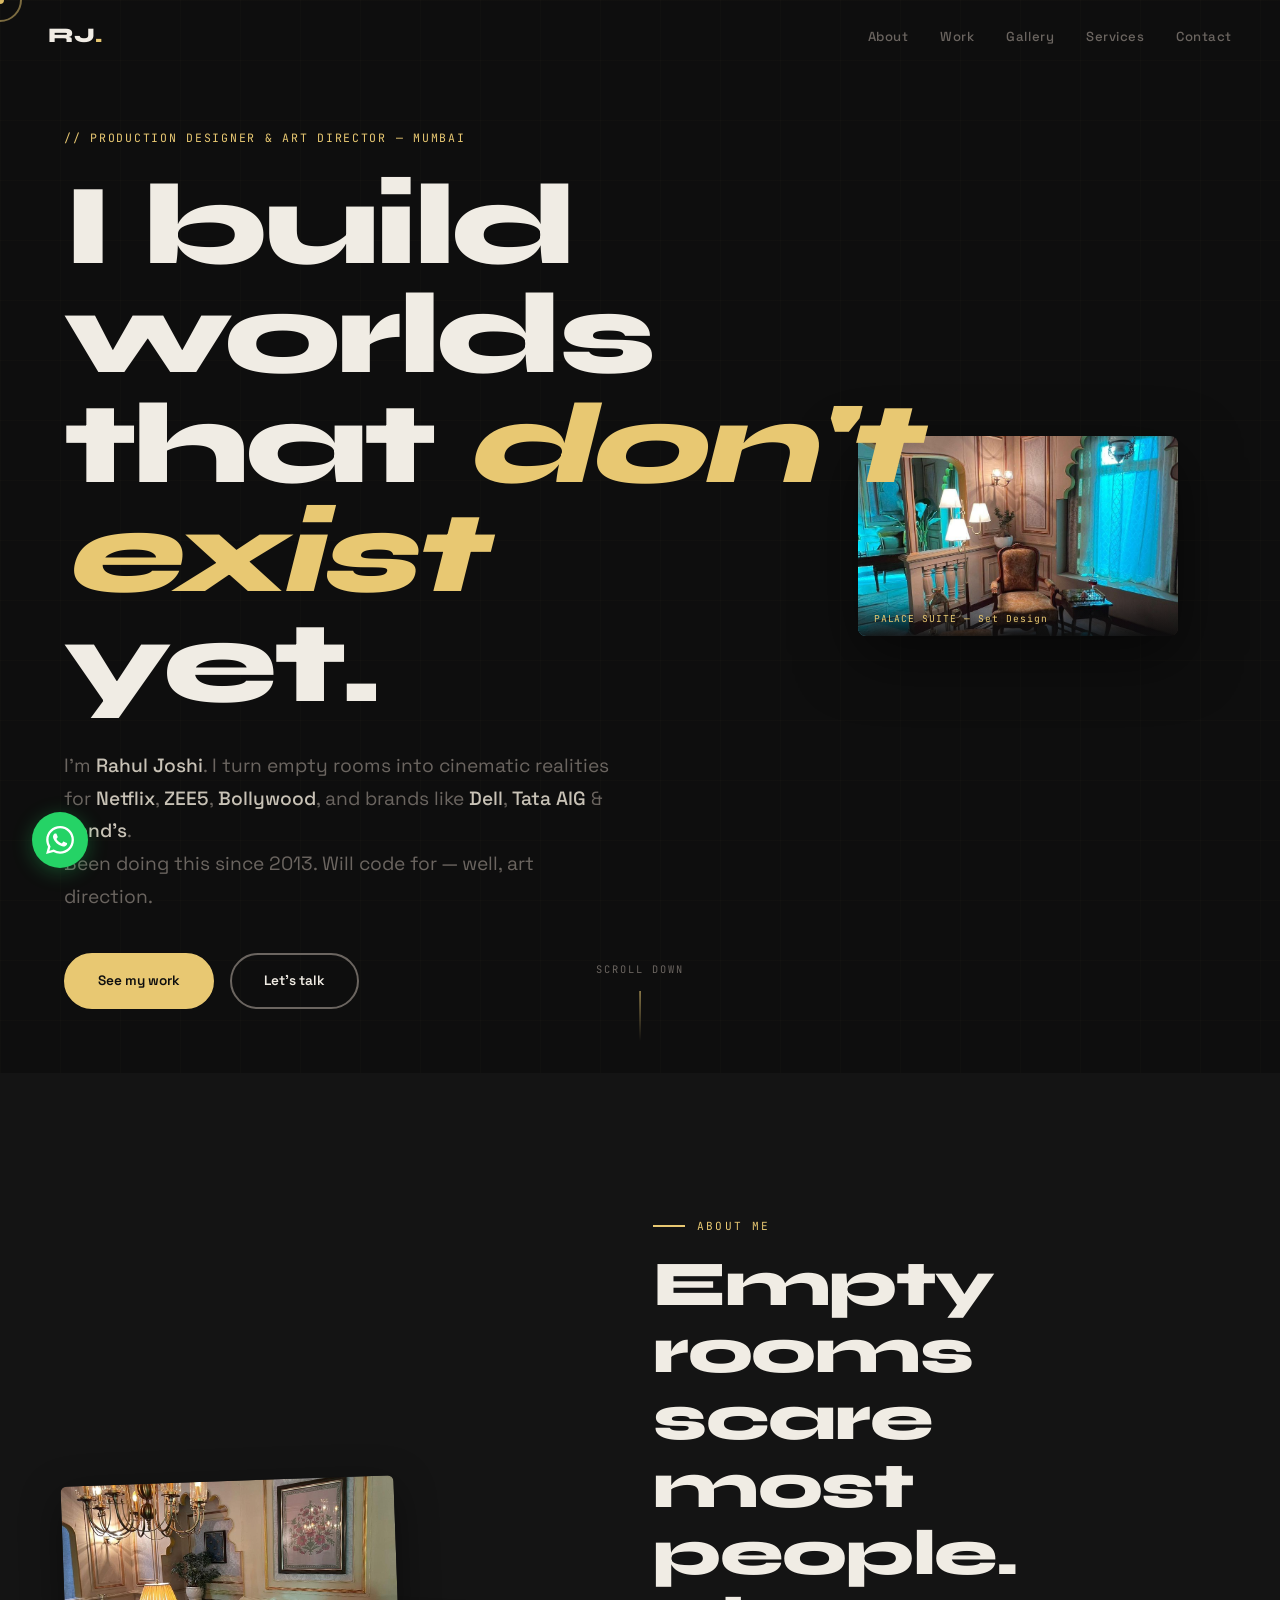
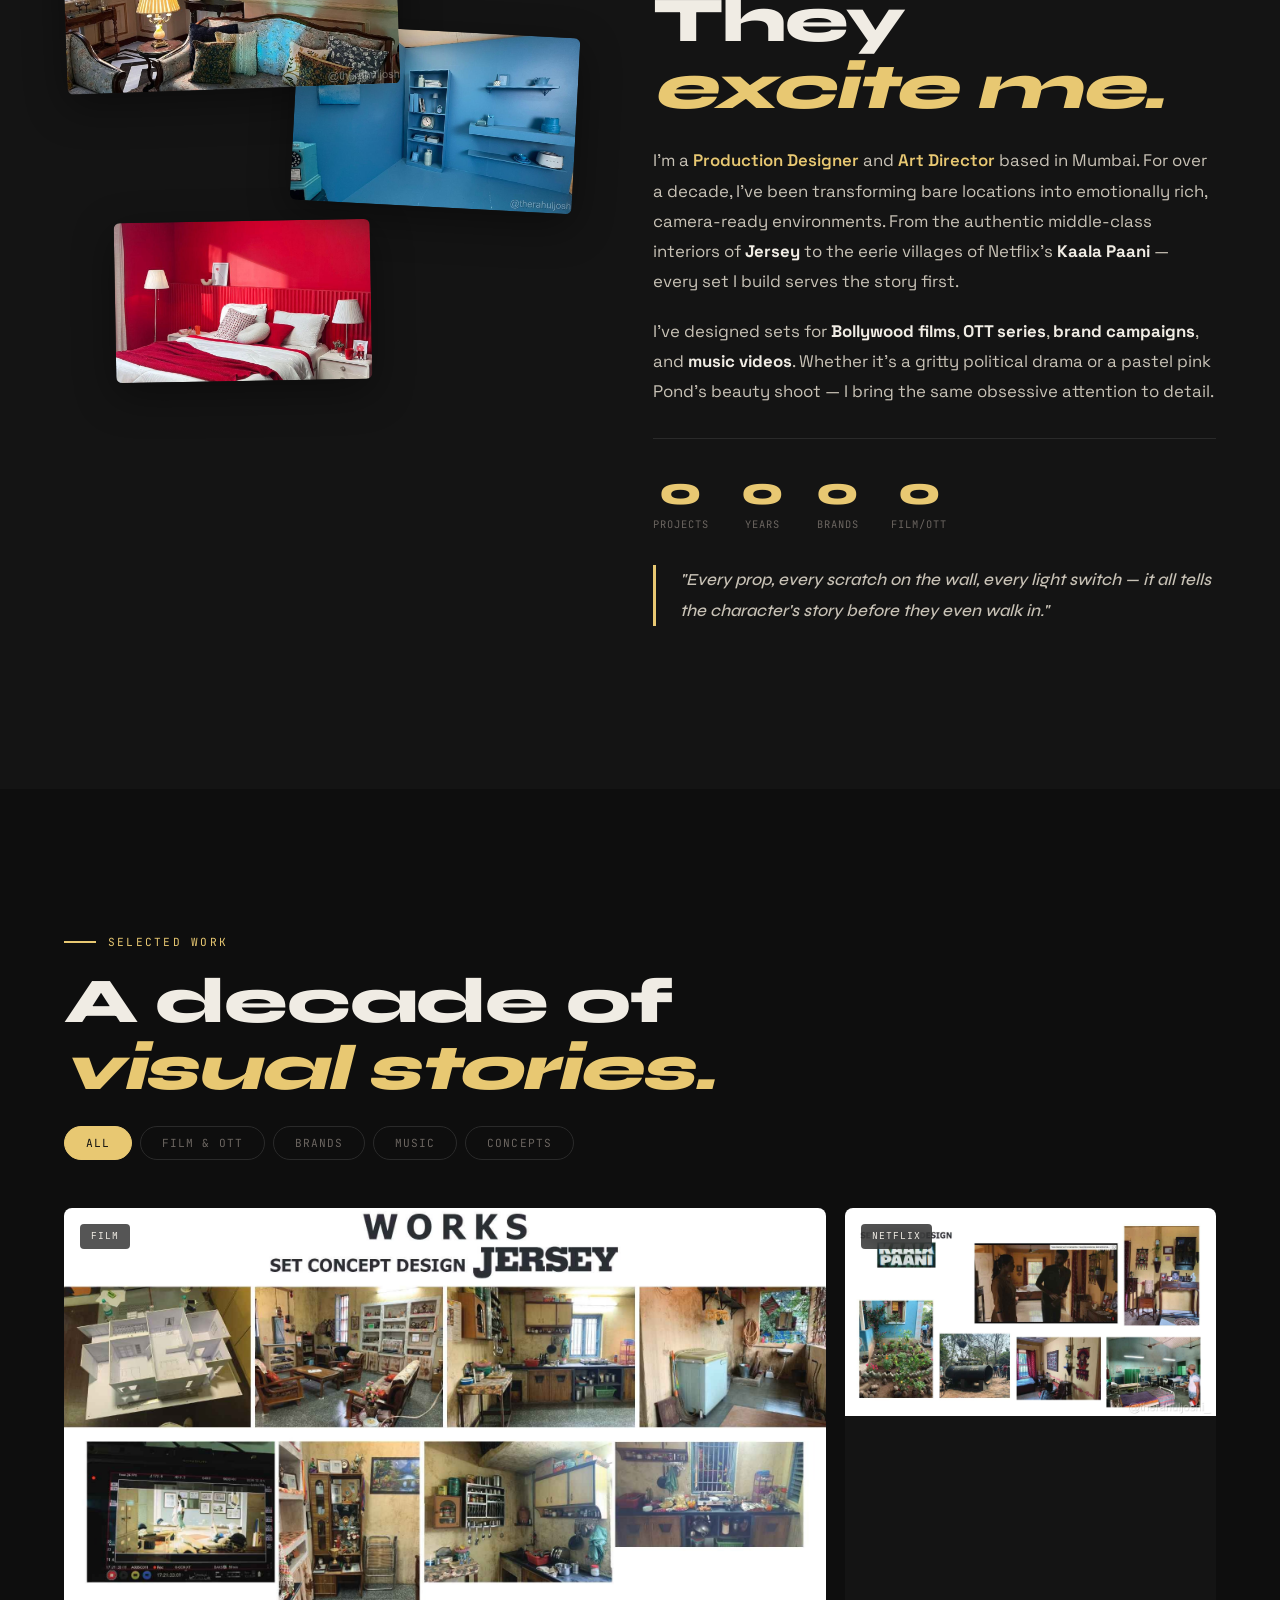
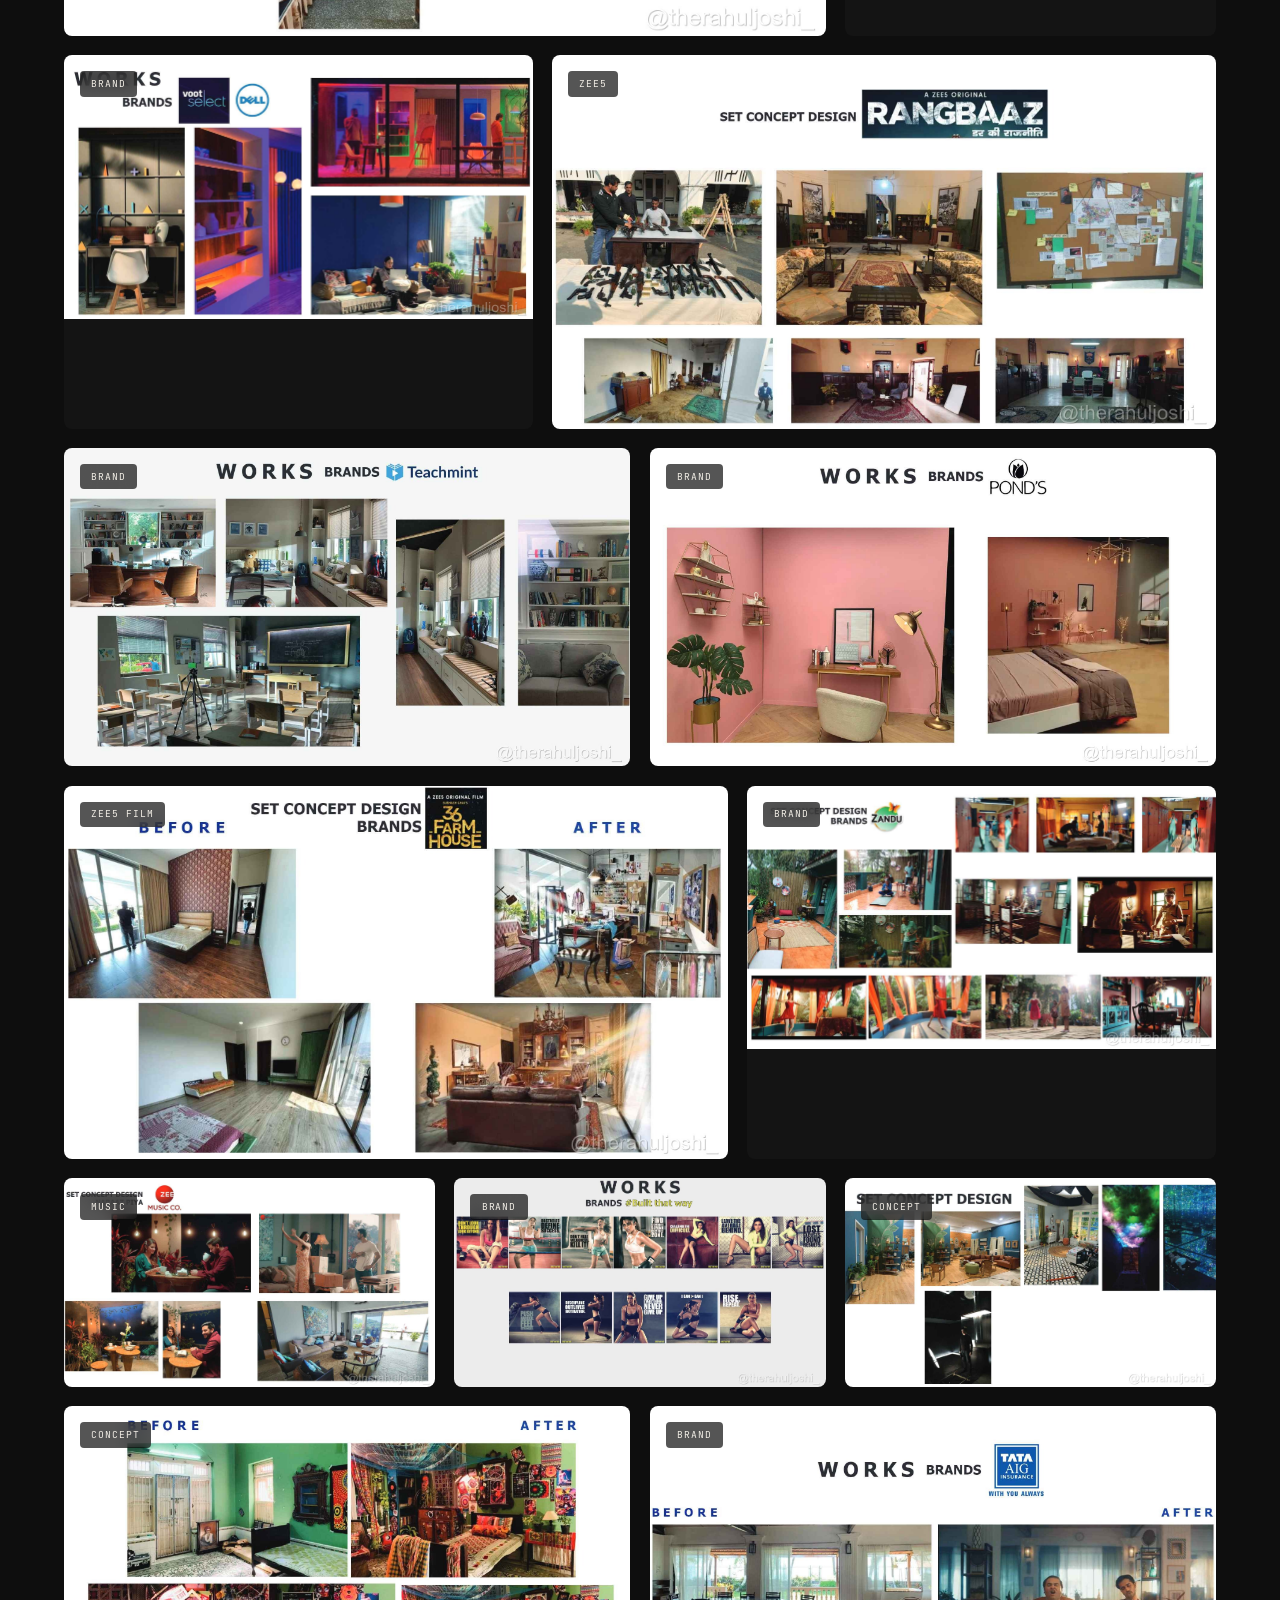
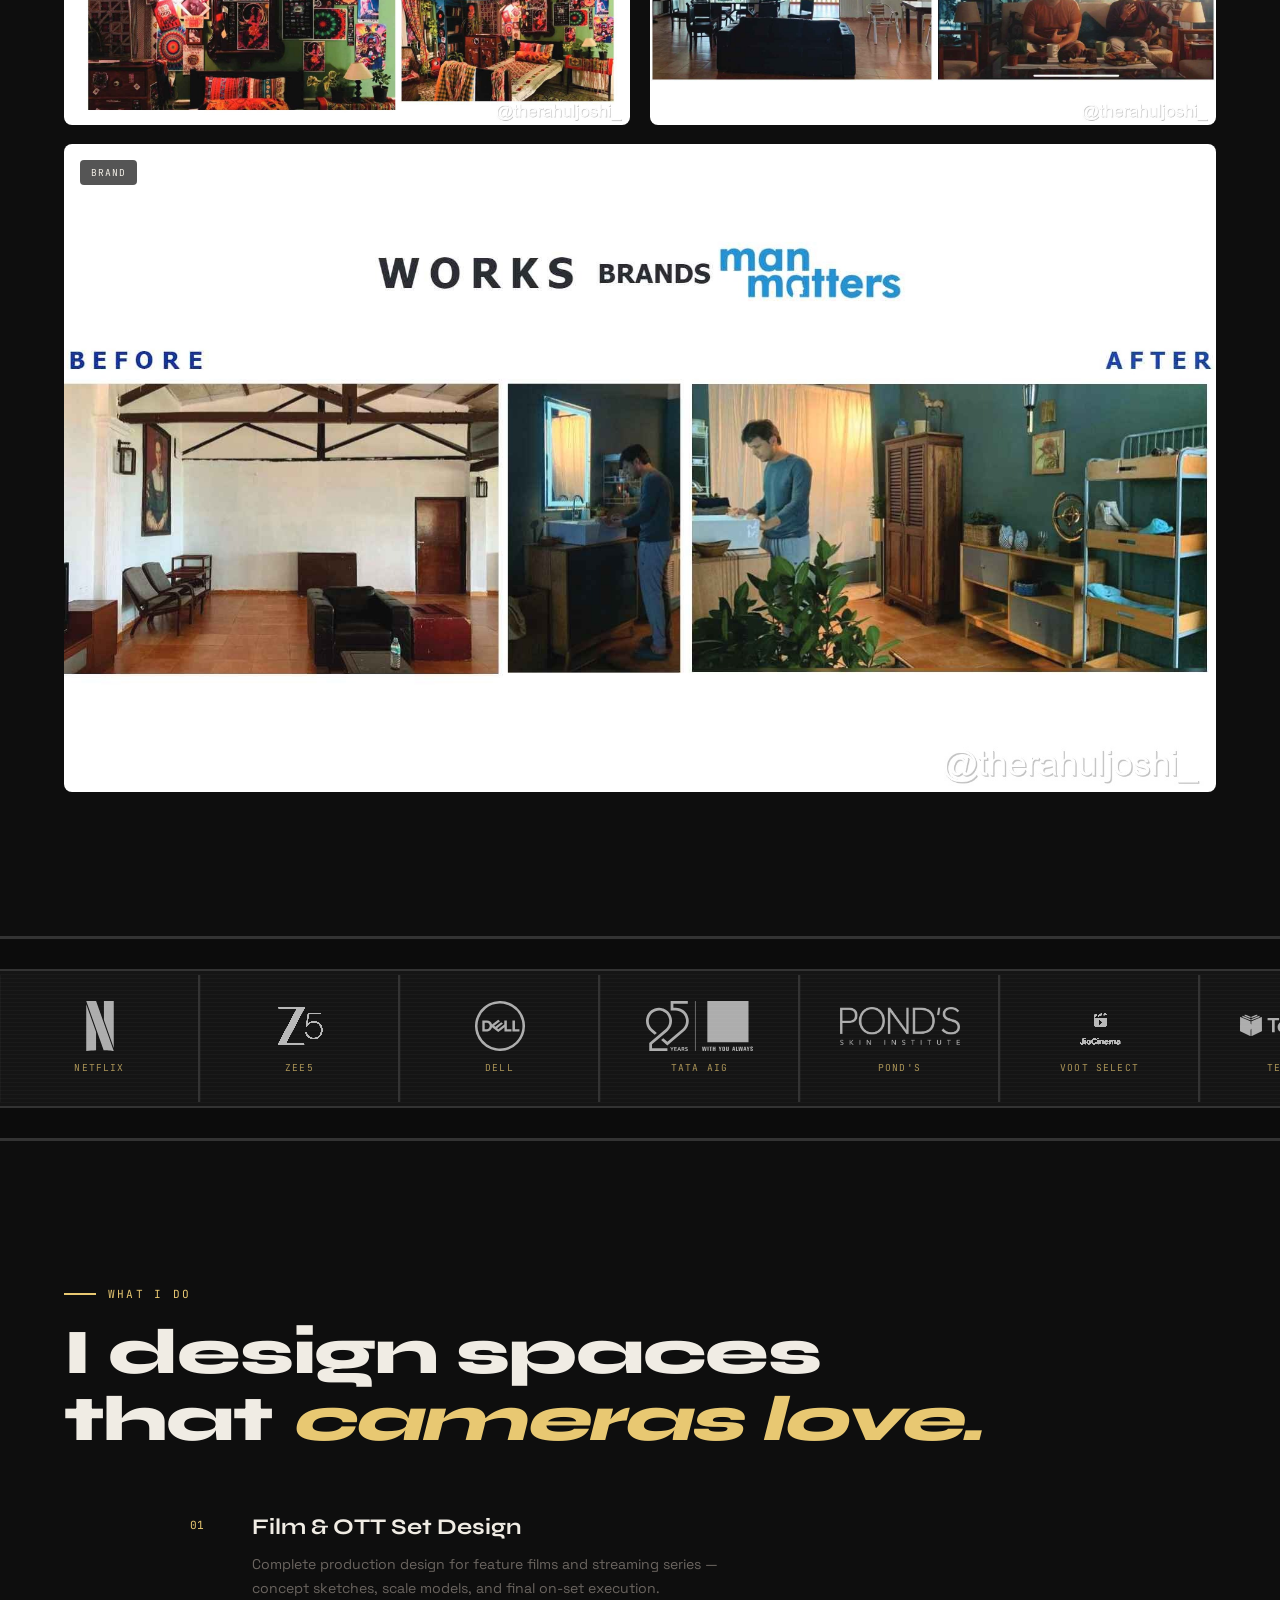
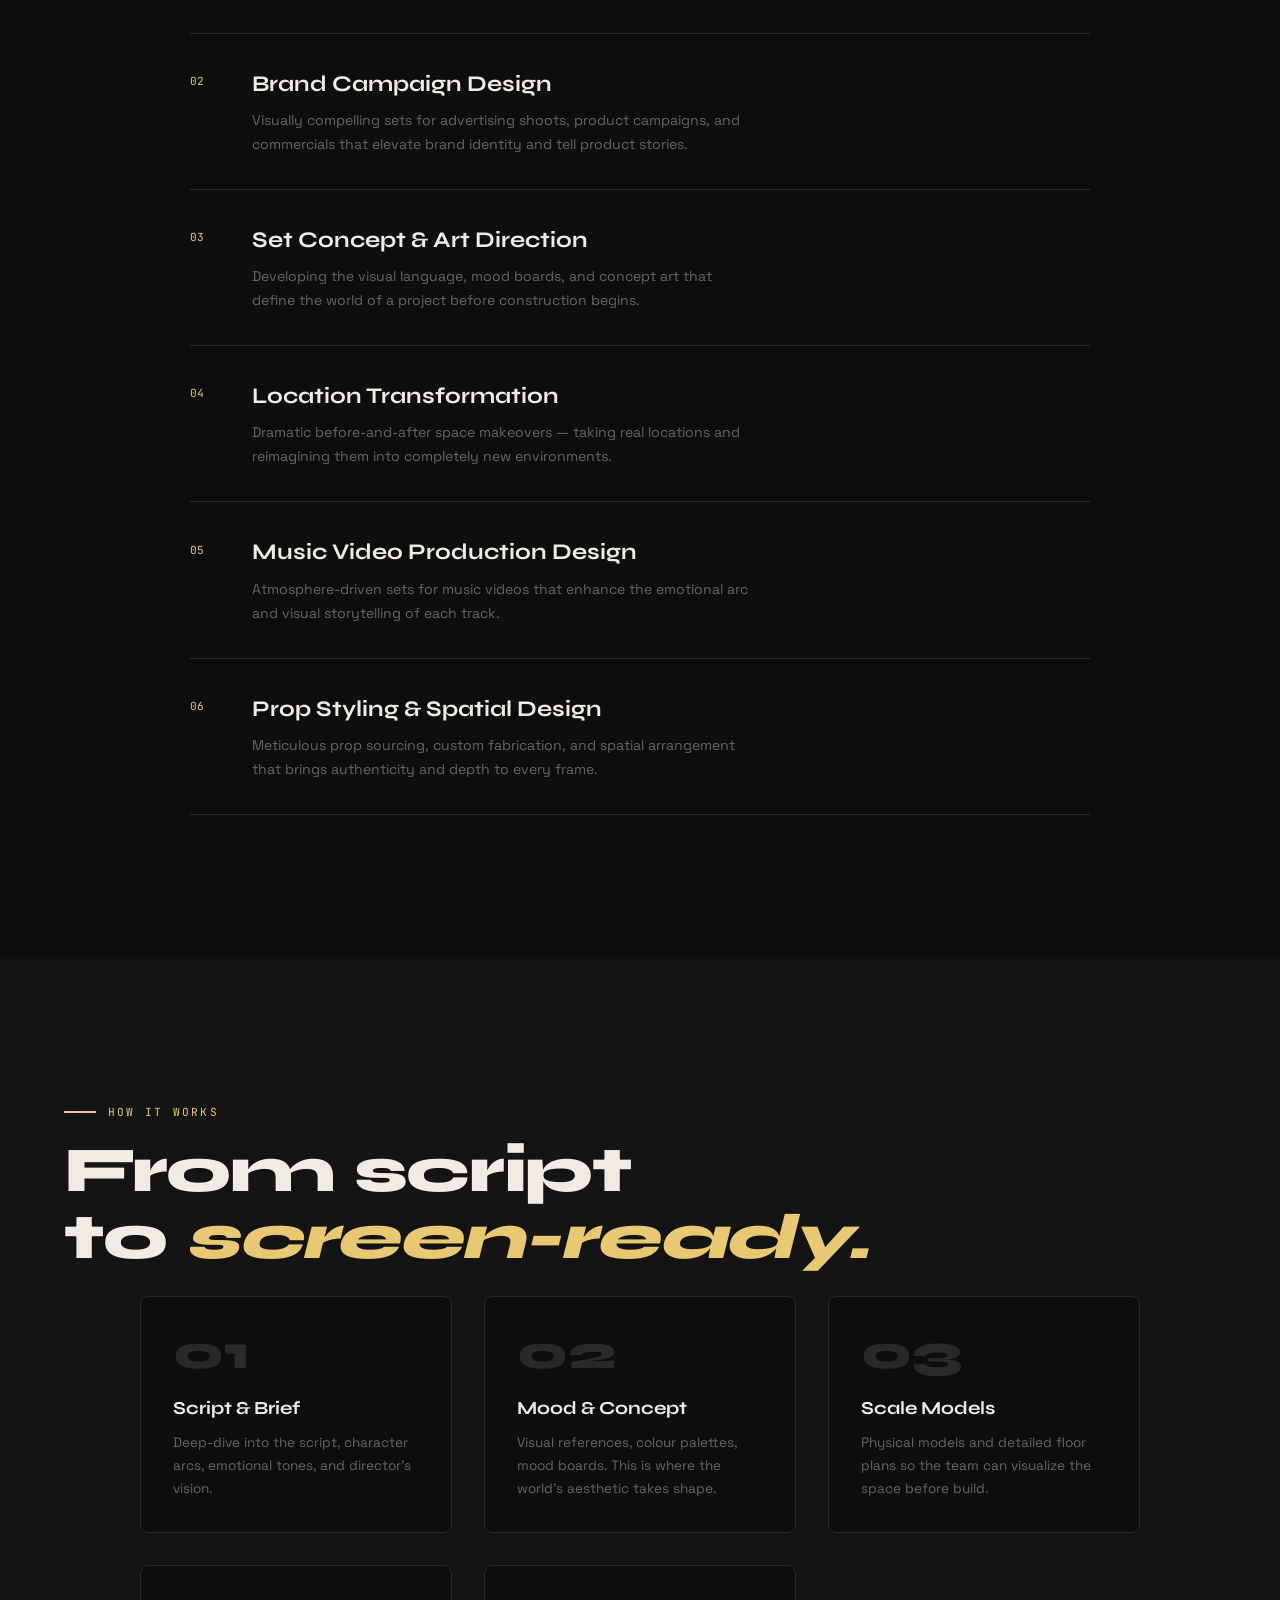
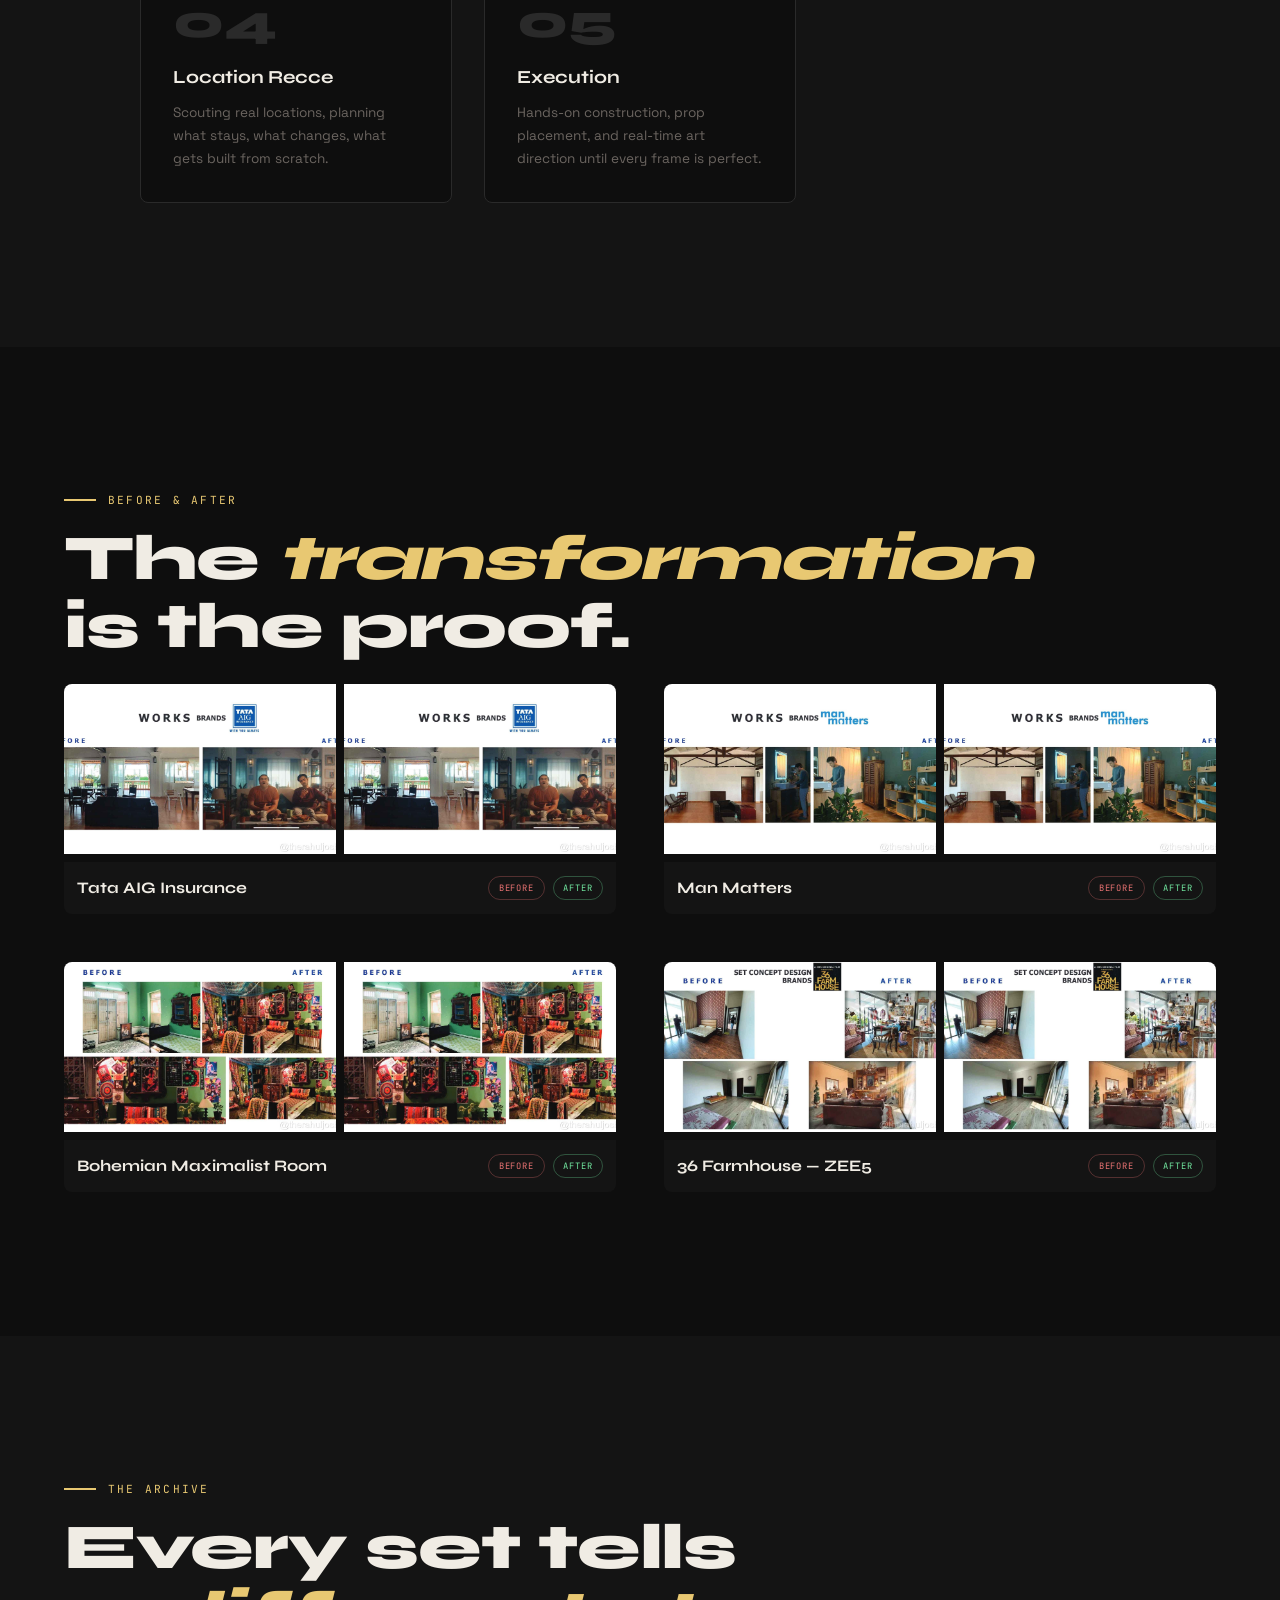
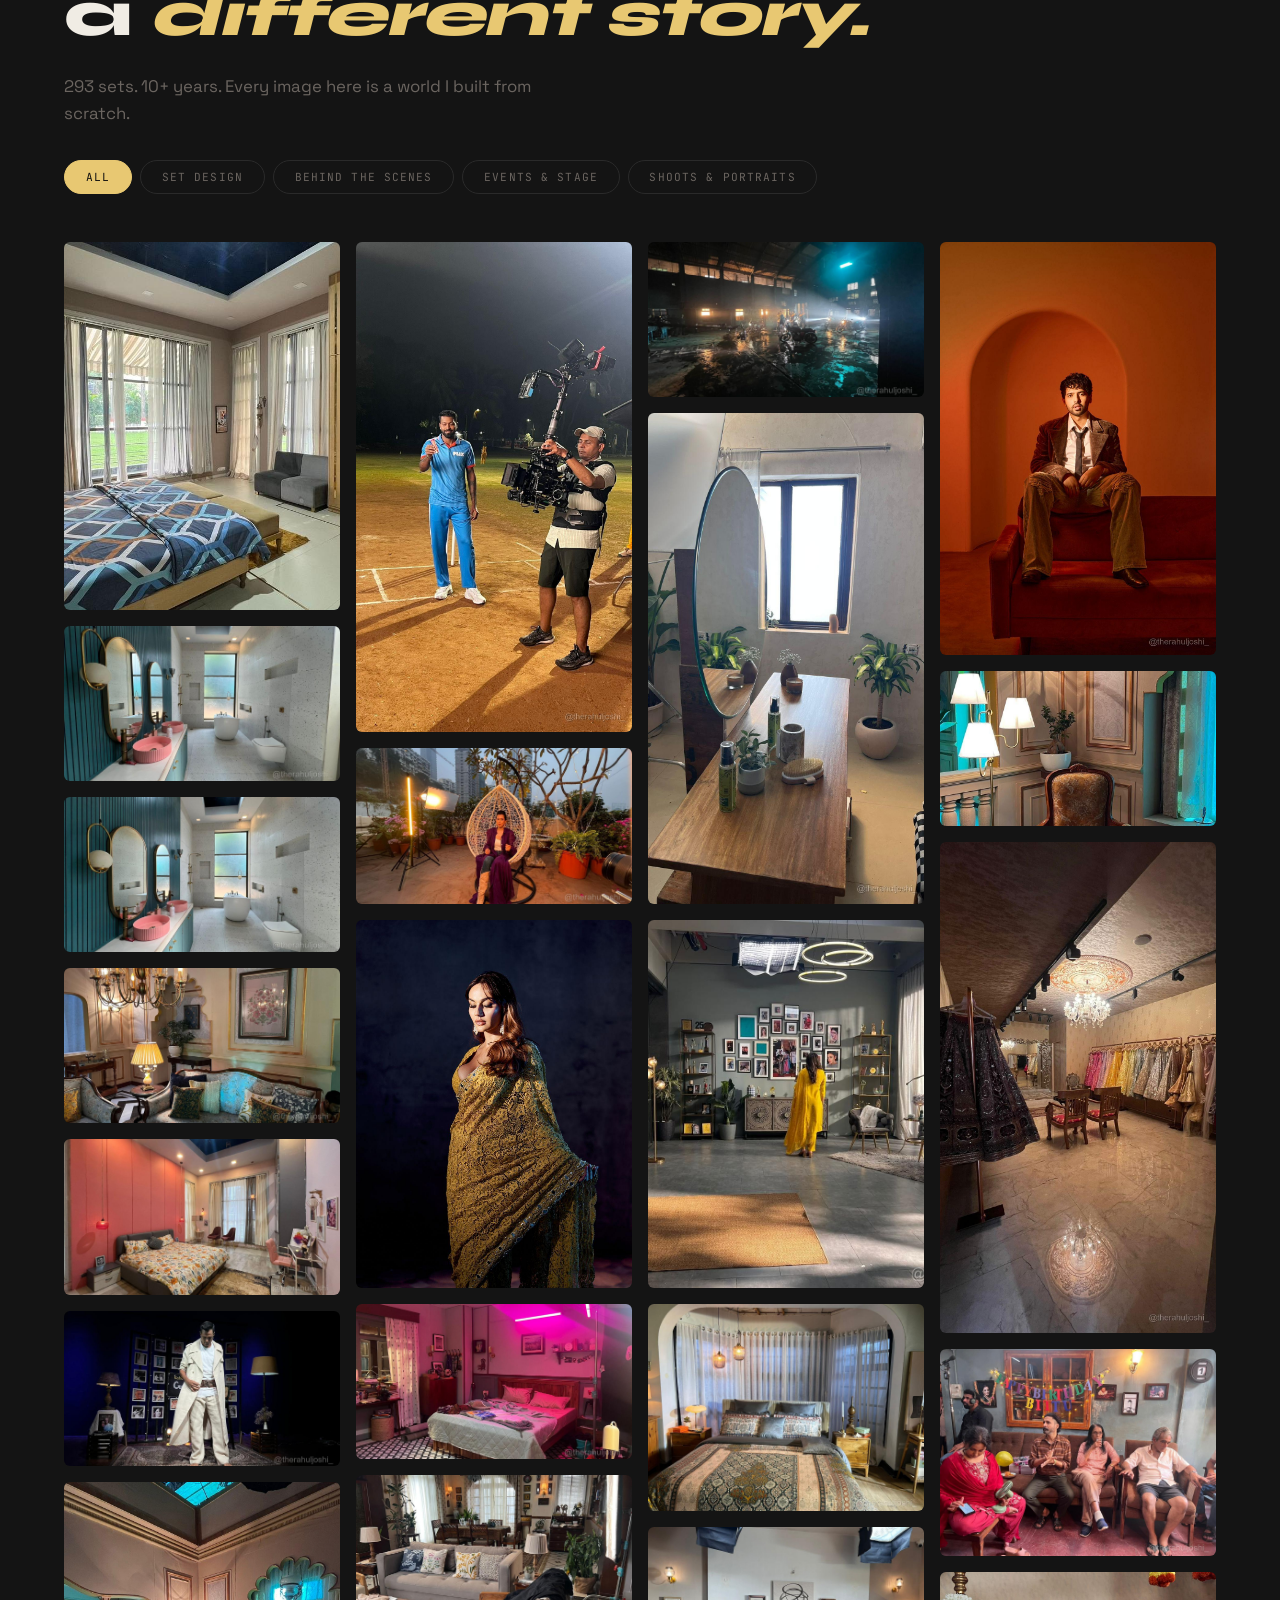
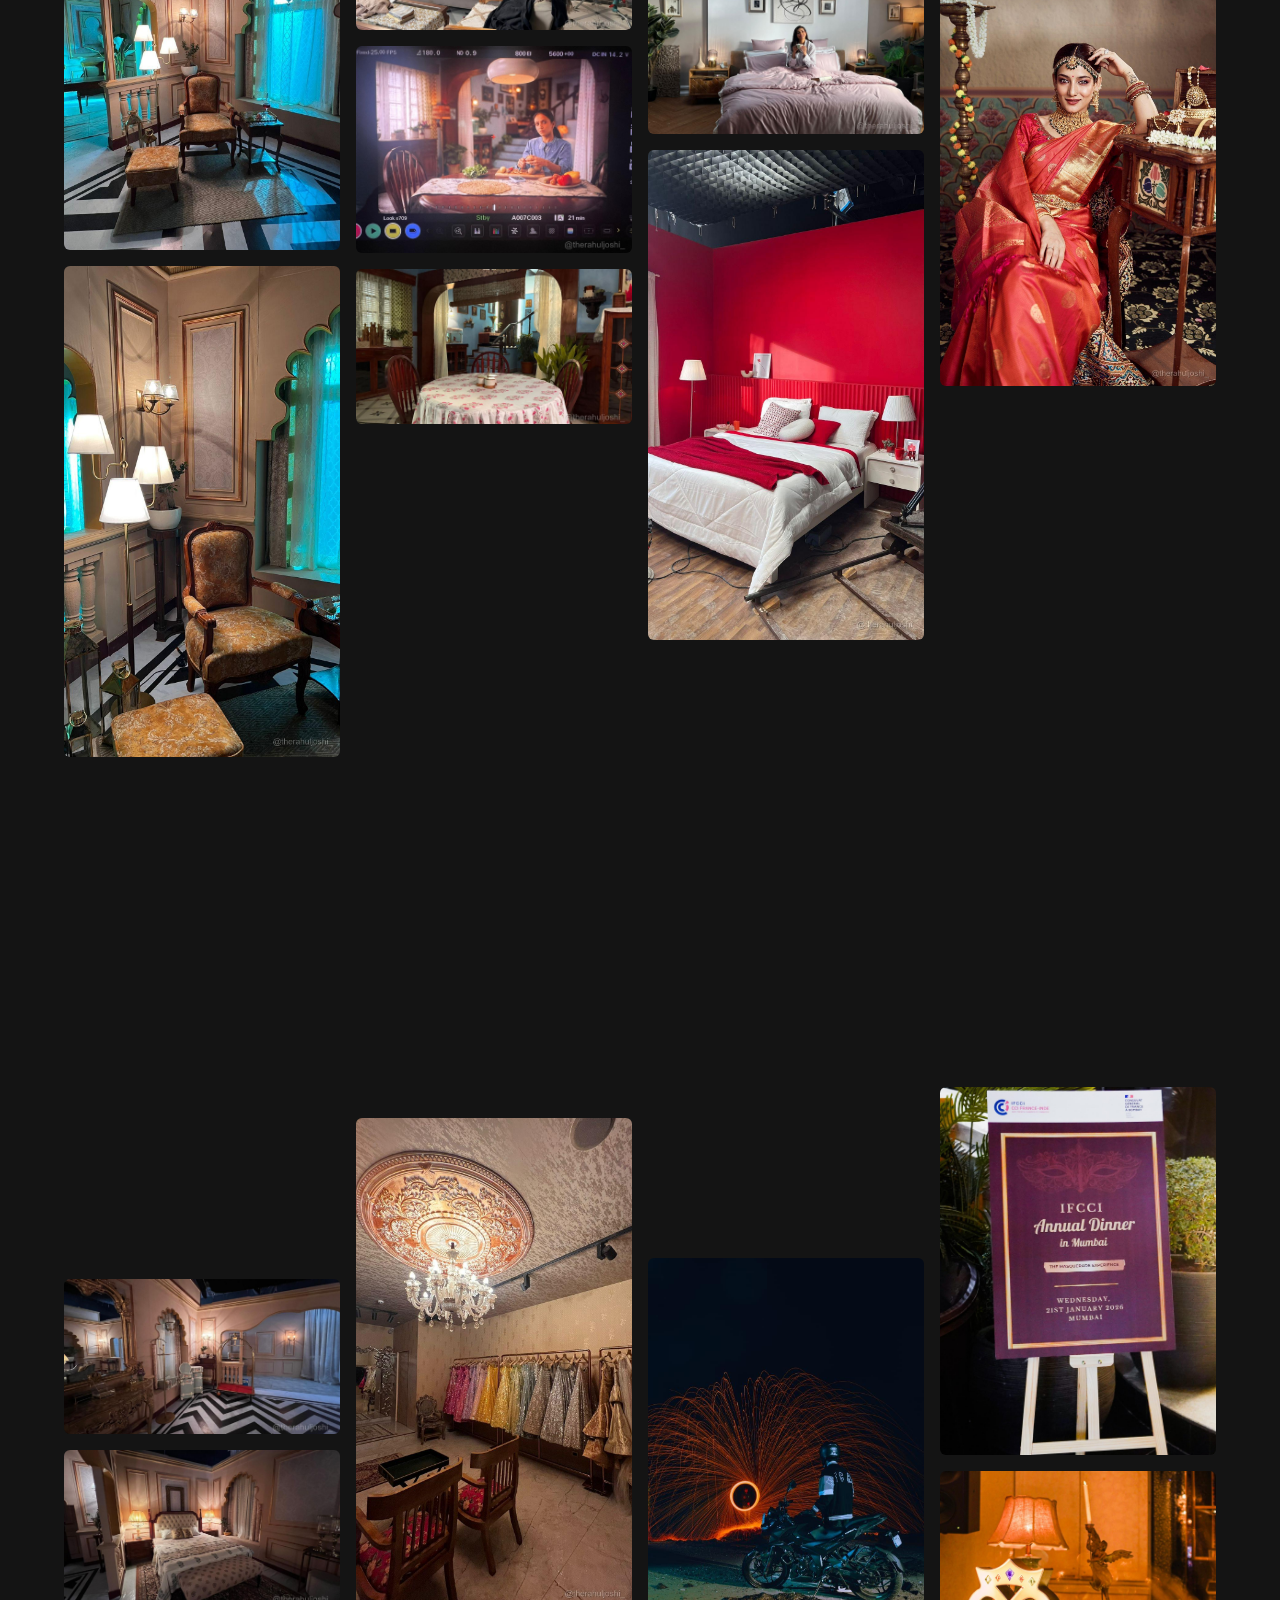
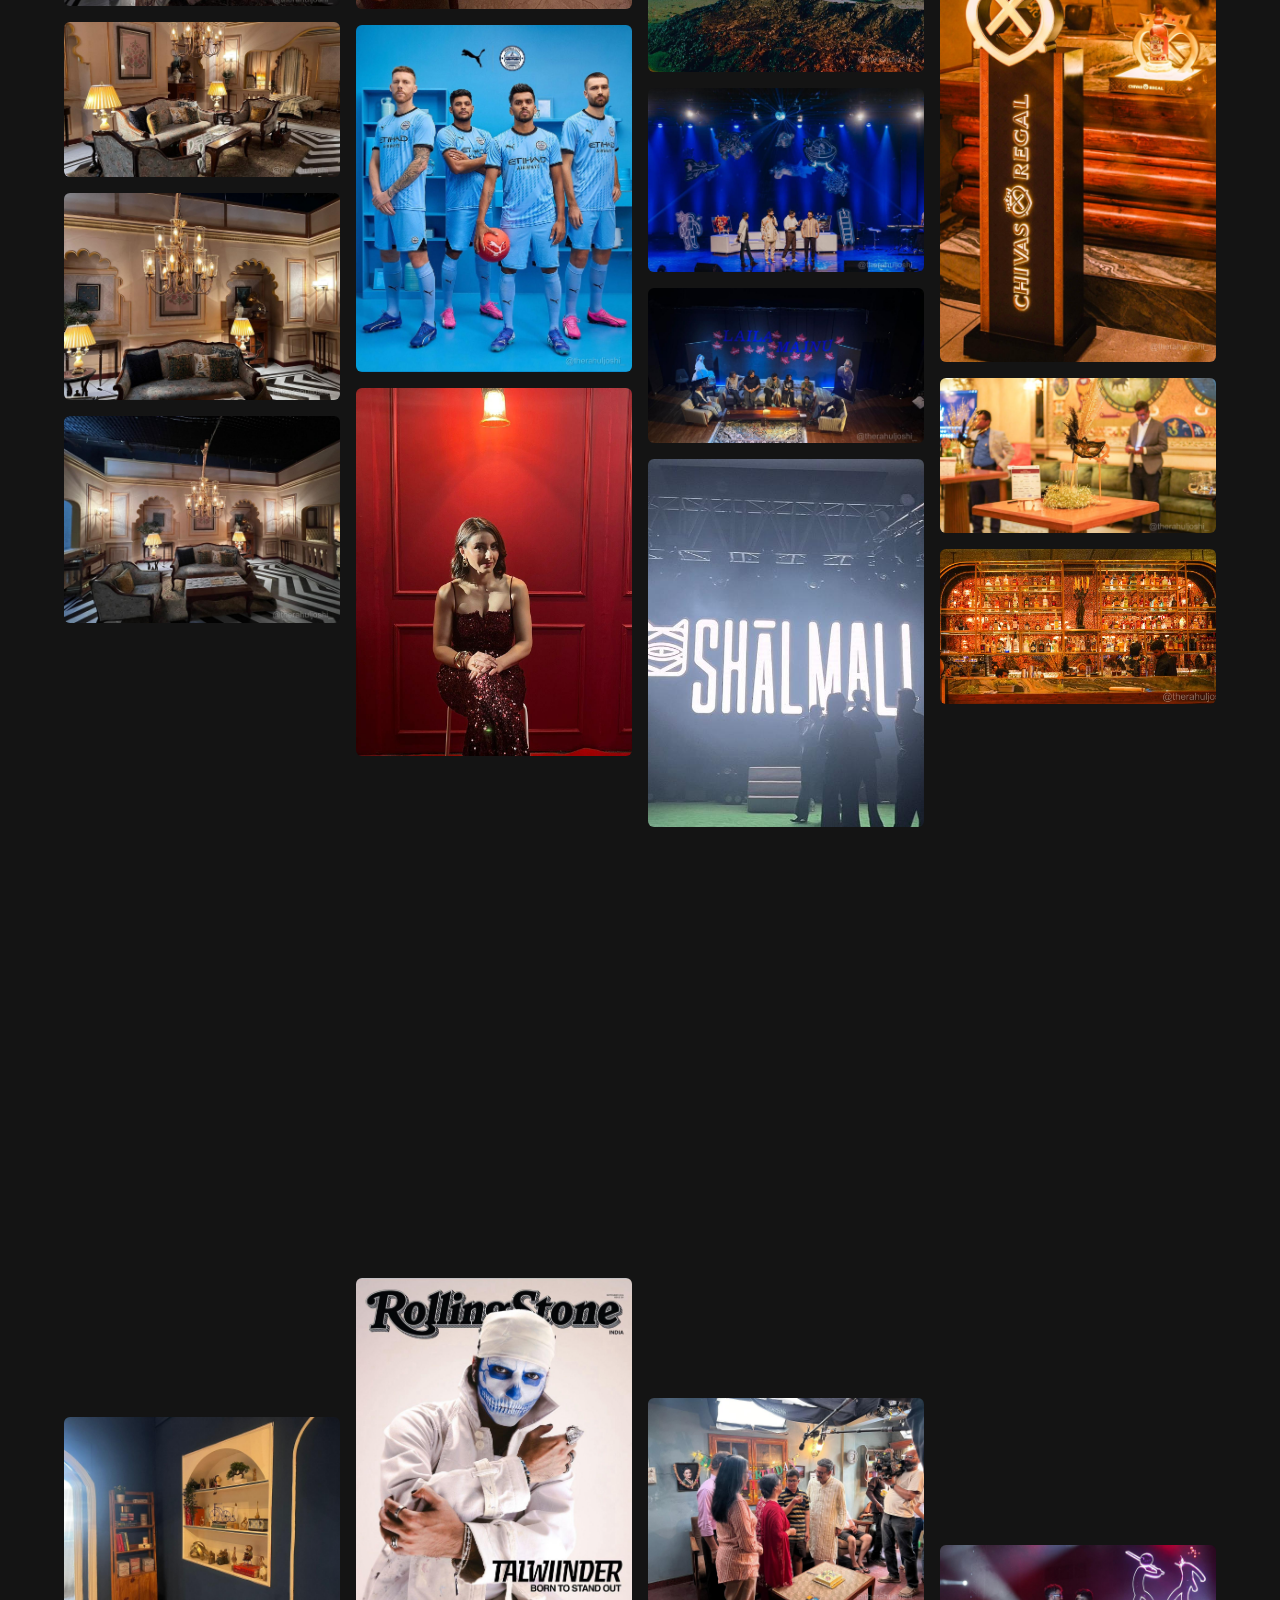
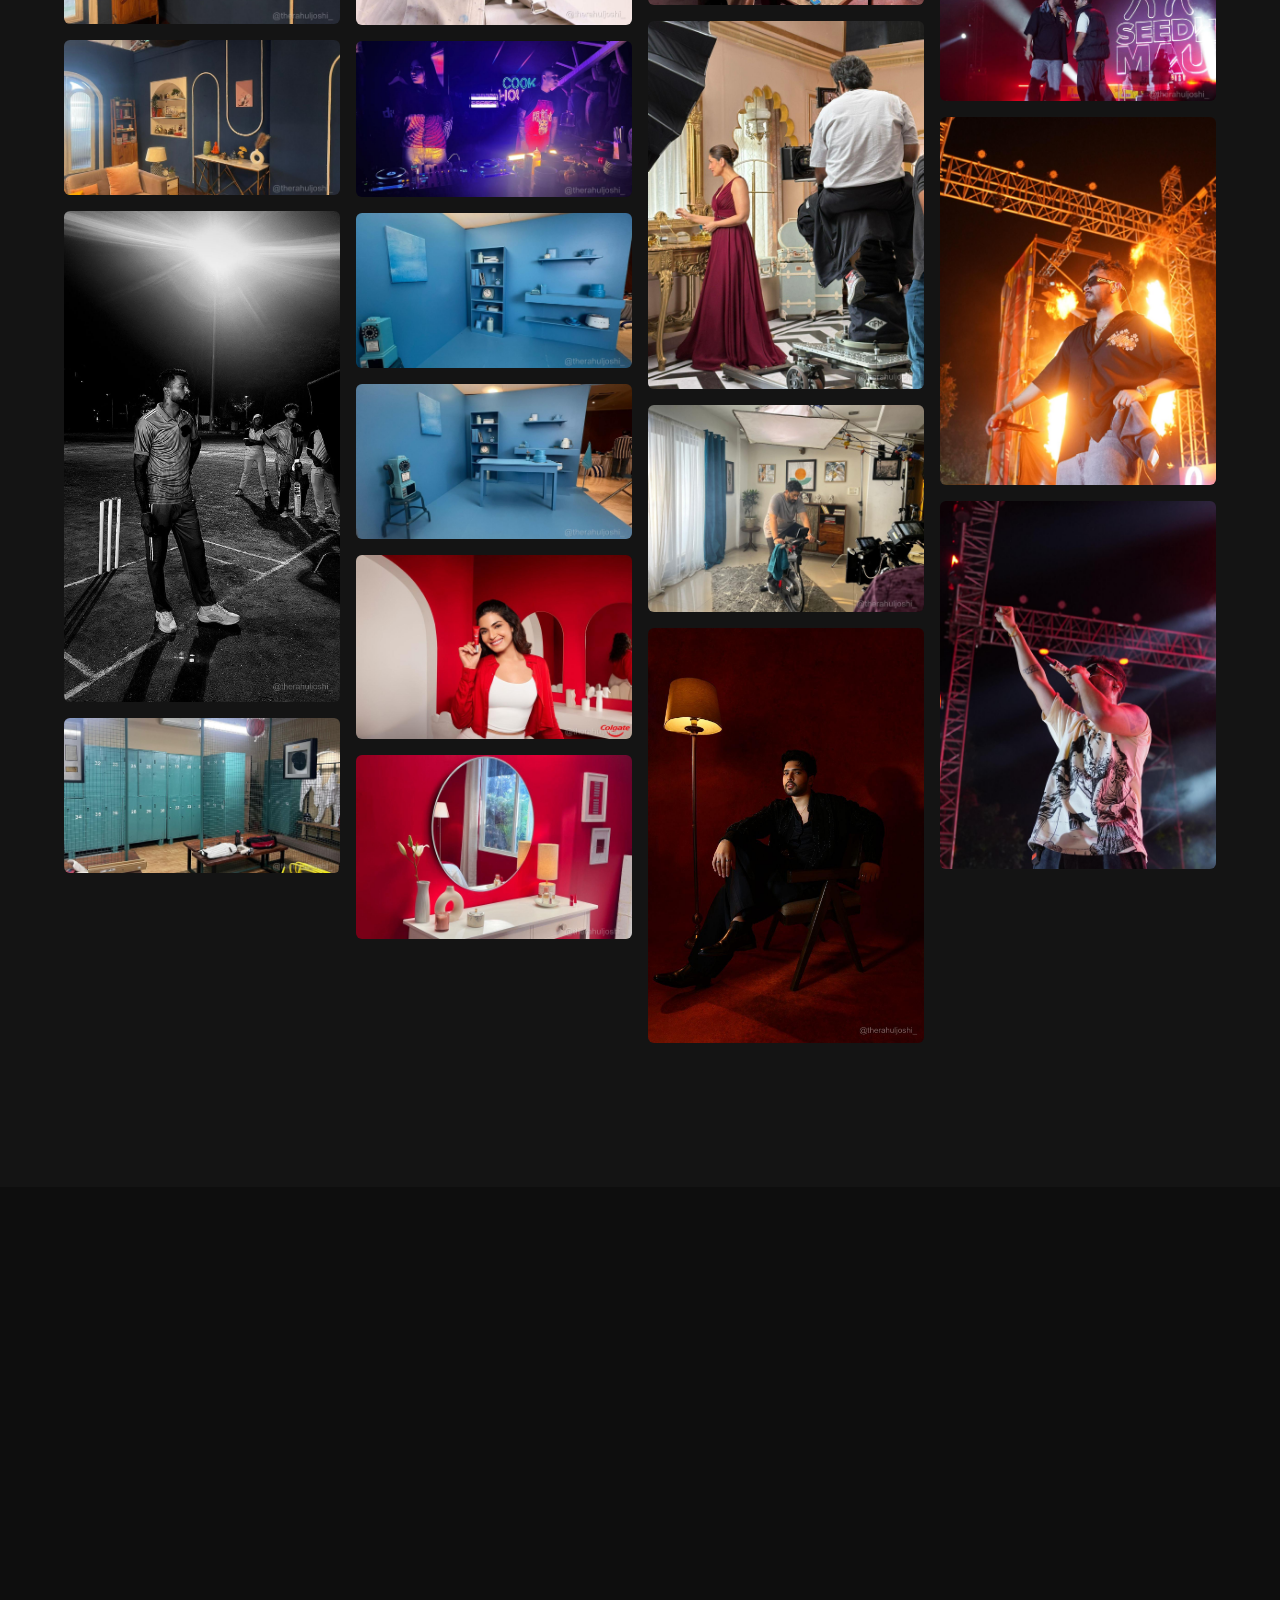
==== commit 587fb709: "Add files via upload" ====
--- a/index.html
+++ b/index.html
@@ -247,7 +247,7 @@
     <div class="section-tag reveal">Selected work</div>
     <h2 class="section-heading reveal reveal-d1">A decade of<br><em>visual stories.</em></h2>
 
-    <div class="work-filters reveal reveal-d2">
+    <div class="work-filters reveal reveal-d2" id="workFilters">
       <button class="work-filter active" data-filter="all">All</button>
       <button class="work-filter" data-filter="film">Film &amp; OTT</button>
       <button class="work-filter" data-filter="brand">Brands</button>
@@ -255,9 +255,13 @@
       <button class="work-filter" data-filter="concept">Concepts</button>
     </div>
 
+    <div class="work-subfilters reveal" id="workSubfilters" style="display:none">
+      <!-- Populated dynamically by JS -->
+    </div>
+
     <div class="work-grid">
       <!-- Jersey -->
-      <div class="work-card span-8 reveal" data-category="film">
+      <div class="work-card span-8 reveal" data-category="film" data-subcategory="bollywood">
         <span class="work-card-label">Film</span>
         <img class="work-card-img" src="assets/page3_img1.jpeg" alt="Jersey set concept design" loading="lazy">
         <div class="work-card-info">
@@ -268,7 +272,7 @@
       </div>
 
       <!-- Kaala Paani -->
-      <div class="work-card span-4 reveal reveal-d1" data-category="film">
+      <div class="work-card span-4 reveal reveal-d1" data-category="film" data-subcategory="netflix">
         <span class="work-card-label">Netflix</span>
         <img class="work-card-img" src="assets/page15_img1.jpeg" alt="Kaala Paani Netflix set design" loading="lazy">
         <div class="work-card-info">
@@ -279,7 +283,7 @@
       </div>
 
       <!-- Voot/Dell -->
-      <div class="work-card span-5 reveal" data-category="brand">
+      <div class="work-card span-5 reveal" data-category="brand" data-subcategory="dell">
         <span class="work-card-label">Brand</span>
         <img class="work-card-img" src="assets/page4_img1.jpeg" alt="Voot Select Dell campaign set" loading="lazy">
         <div class="work-card-info">
@@ -290,7 +294,7 @@
       </div>
 
       <!-- Rangbaaz -->
-      <div class="work-card span-7 reveal reveal-d1" data-category="film">
+      <div class="work-card span-7 reveal reveal-d1" data-category="film" data-subcategory="zee5">
         <span class="work-card-label">ZEE5</span>
         <img class="work-card-img" src="assets/page14_img1.jpeg" alt="Rangbaaz ZEE5 set design" loading="lazy">
         <div class="work-card-info">
@@ -301,7 +305,7 @@
       </div>
 
       <!-- Teachmint -->
-      <div class="work-card span-6 reveal" data-category="brand">
+      <div class="work-card span-6 reveal" data-category="brand" data-subcategory="teachmint">
         <span class="work-card-label">Brand</span>
         <img class="work-card-img" src="assets/page5_img1.jpeg" alt="Teachmint brand set design" loading="lazy">
         <div class="work-card-info">
@@ -312,7 +316,7 @@
       </div>
 
       <!-- Pond's -->
-      <div class="work-card span-6 reveal reveal-d1" data-category="brand">
+      <div class="work-card span-6 reveal reveal-d1" data-category="brand" data-subcategory="ponds">
         <span class="work-card-label">Brand</span>
         <img class="work-card-img" src="assets/page13_img1.jpeg" alt="Pond's beauty brand set design" loading="lazy">
         <div class="work-card-info">
@@ -323,7 +327,7 @@
       </div>
 
       <!-- 36 Farmhouse -->
-      <div class="work-card span-7 reveal" data-category="film">
+      <div class="work-card span-7 reveal" data-category="film" data-subcategory="zee5">
         <span class="work-card-label">ZEE5 Film</span>
         <img class="work-card-img" src="assets/page10_img1.jpeg" alt="36 Farmhouse ZEE5 film set" loading="lazy">
         <div class="work-card-info">
@@ -334,7 +338,7 @@
       </div>
 
       <!-- Zandu -->
-      <div class="work-card span-5 reveal reveal-d1" data-category="brand">
+      <div class="work-card span-5 reveal reveal-d1" data-category="brand" data-subcategory="zandu">
         <span class="work-card-label">Brand</span>
         <img class="work-card-img" src="assets/page11_img1.jpeg" alt="Zandu brand campaign set" loading="lazy">
         <div class="work-card-info">
@@ -356,7 +360,7 @@
       </div>
 
       <!-- #BuiltThatWay -->
-      <div class="work-card span-4 reveal reveal-d1" data-category="brand">
+      <div class="work-card span-4 reveal reveal-d1" data-category="brand" data-subcategory="builtthatway">
         <span class="work-card-label">Brand</span>
         <img class="work-card-img" src="assets/page2_img1.jpeg" alt="Built That Way fitness campaign" loading="lazy">
         <div class="work-card-info">
@@ -389,7 +393,7 @@
       </div>
 
       <!-- Tata AIG -->
-      <div class="work-card span-6 reveal reveal-d1" data-category="brand">
+      <div class="work-card span-6 reveal reveal-d1" data-category="brand" data-subcategory="tataaig">
         <span class="work-card-label">Brand</span>
         <img class="work-card-img" src="assets/page6_img1.jpeg" alt="Tata AIG insurance commercial set" loading="lazy">
         <div class="work-card-info">
@@ -400,7 +404,7 @@
       </div>
 
       <!-- Man Matters -->
-      <div class="work-card span-12 reveal" data-category="brand">
+      <div class="work-card span-12 reveal" data-category="brand" data-subcategory="manmatters">
         <span class="work-card-label">Brand</span>
         <img class="work-card-img" src="assets/page7_img1.jpeg" alt="Man Matters brand set design" loading="lazy">
         <div class="work-card-info">
--- a/style.css
+++ b/style.css
@@ -162,9 +162,14 @@
   padding: 1.2rem clamp(1.5rem, 4vw, 3rem);
   transition: background .3s, backdrop-filter .3s;
 }
-.nav.scrolled {
+.nav.scrolled::before {
+  content: '';
+  position: absolute;
+  inset: 0;
   background: rgba(14,14,14,.85);
   backdrop-filter: blur(16px);
+  -webkit-backdrop-filter: blur(16px);
+  z-index: -1;
 }
 
 .nav-logo {
@@ -561,6 +566,30 @@
   border-color: var(--accent);
 }
 
+/* Sub-filters row */
+.work-subfilters {
+  display: flex; gap: .5rem; flex-wrap: wrap;
+  margin-bottom: 3rem;
+  animation: fadeReveal .4s var(--ease-out) forwards;
+}
+.work-back {
+  font-family: var(--font-mono);
+  font-size: .7rem;
+  letter-spacing: .1em;
+  text-transform: uppercase;
+  color: var(--accent);
+  background: transparent;
+  border: 1px solid var(--accent);
+  padding: .55rem 1.3rem;
+  border-radius: 60px;
+  cursor: none;
+  transition: all .3s;
+}
+.work-back:hover {
+  color: var(--bg);
+  background: var(--accent);
+}
+
 .work-grid {
   max-width: 1300px; margin: 0 auto;
   display: grid;
@@ -1655,6 +1684,7 @@
 
   /* Work section — center filters */
   .work-filters { justify-content: center; }
+  .work-subfilters { justify-content: center; }
 
   /* Film strip */
   .film-frame { width: 130px; min-width: 130px; padding: 1rem .8rem; }
@@ -1723,6 +1753,7 @@
 
   /* Gallery / Work filters */
   .work-filter, .gallery-filter { font-size: .6rem; padding: .45rem 1rem; }
+  .work-back { font-size: .6rem; padding: .45rem 1rem; }
 
   /* Lightbox caption */
   .lb-caption { max-width: 80vw; font-size: .75rem; }
